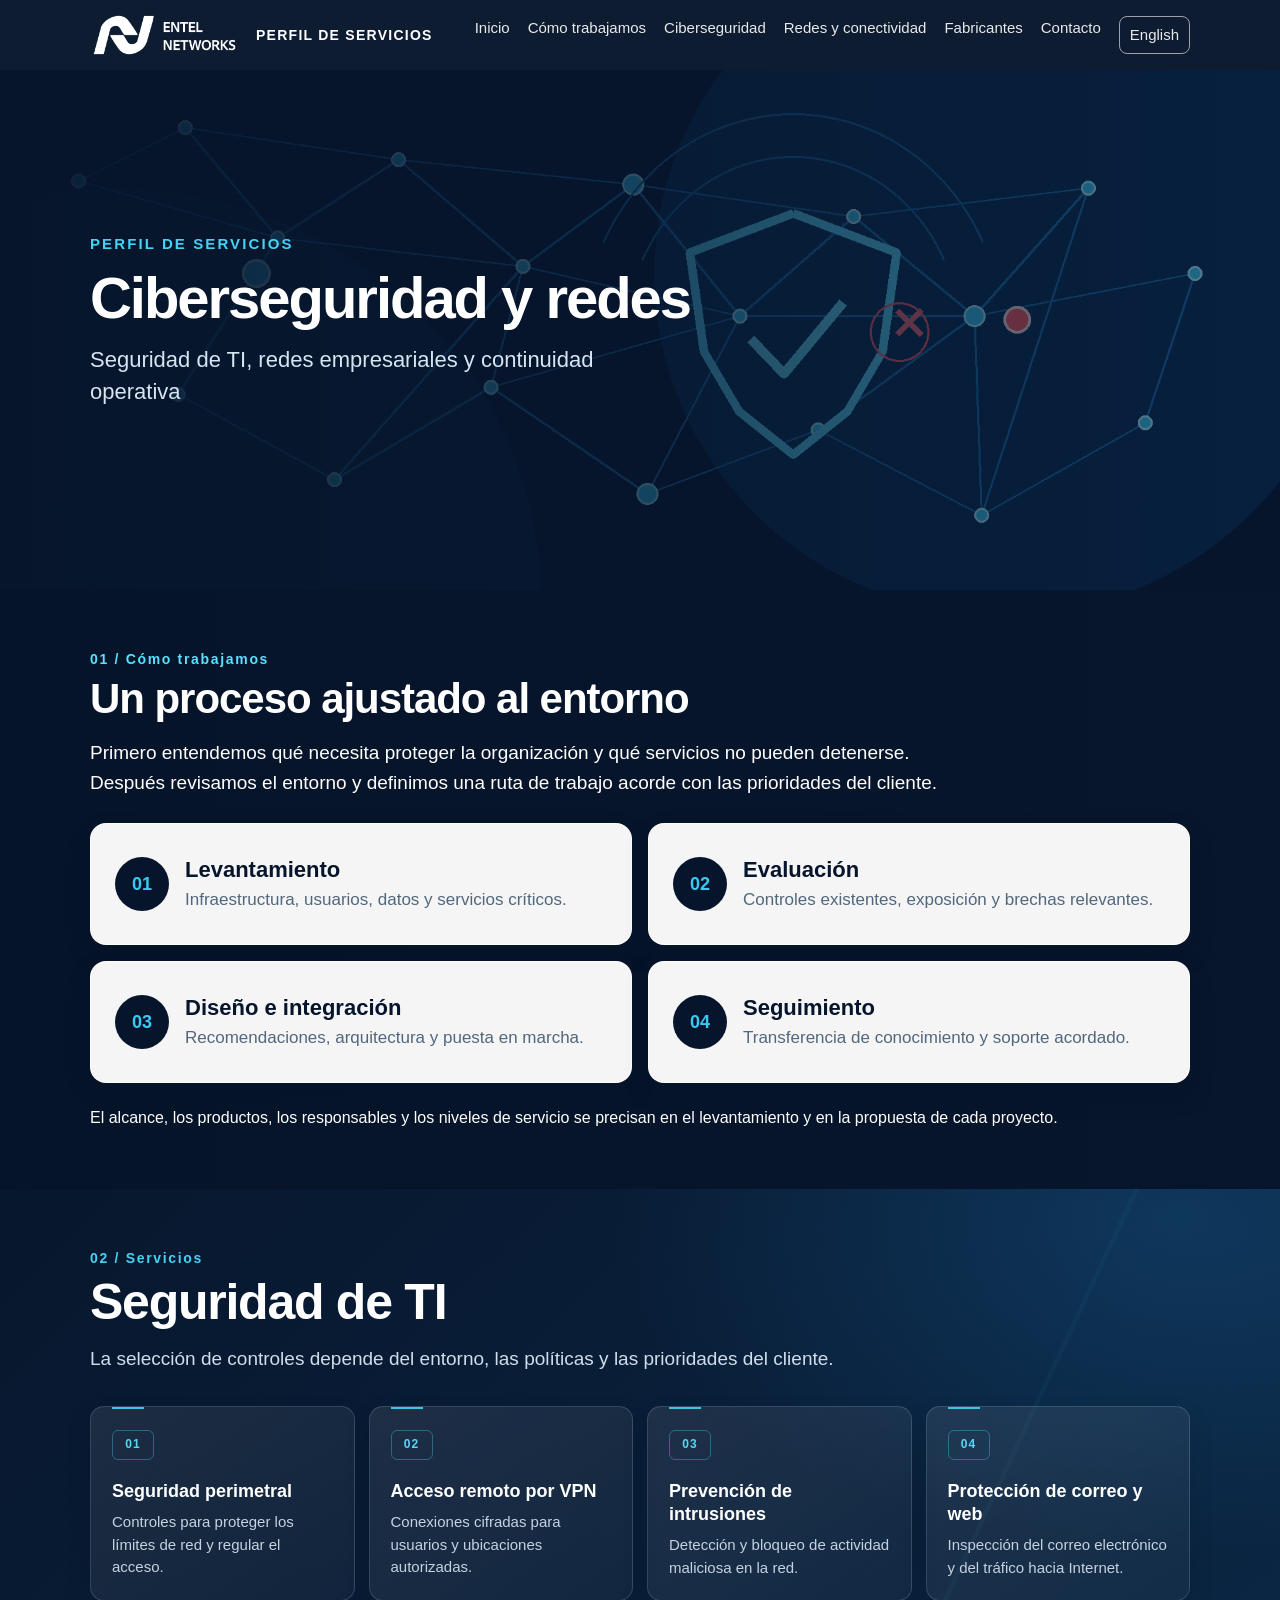
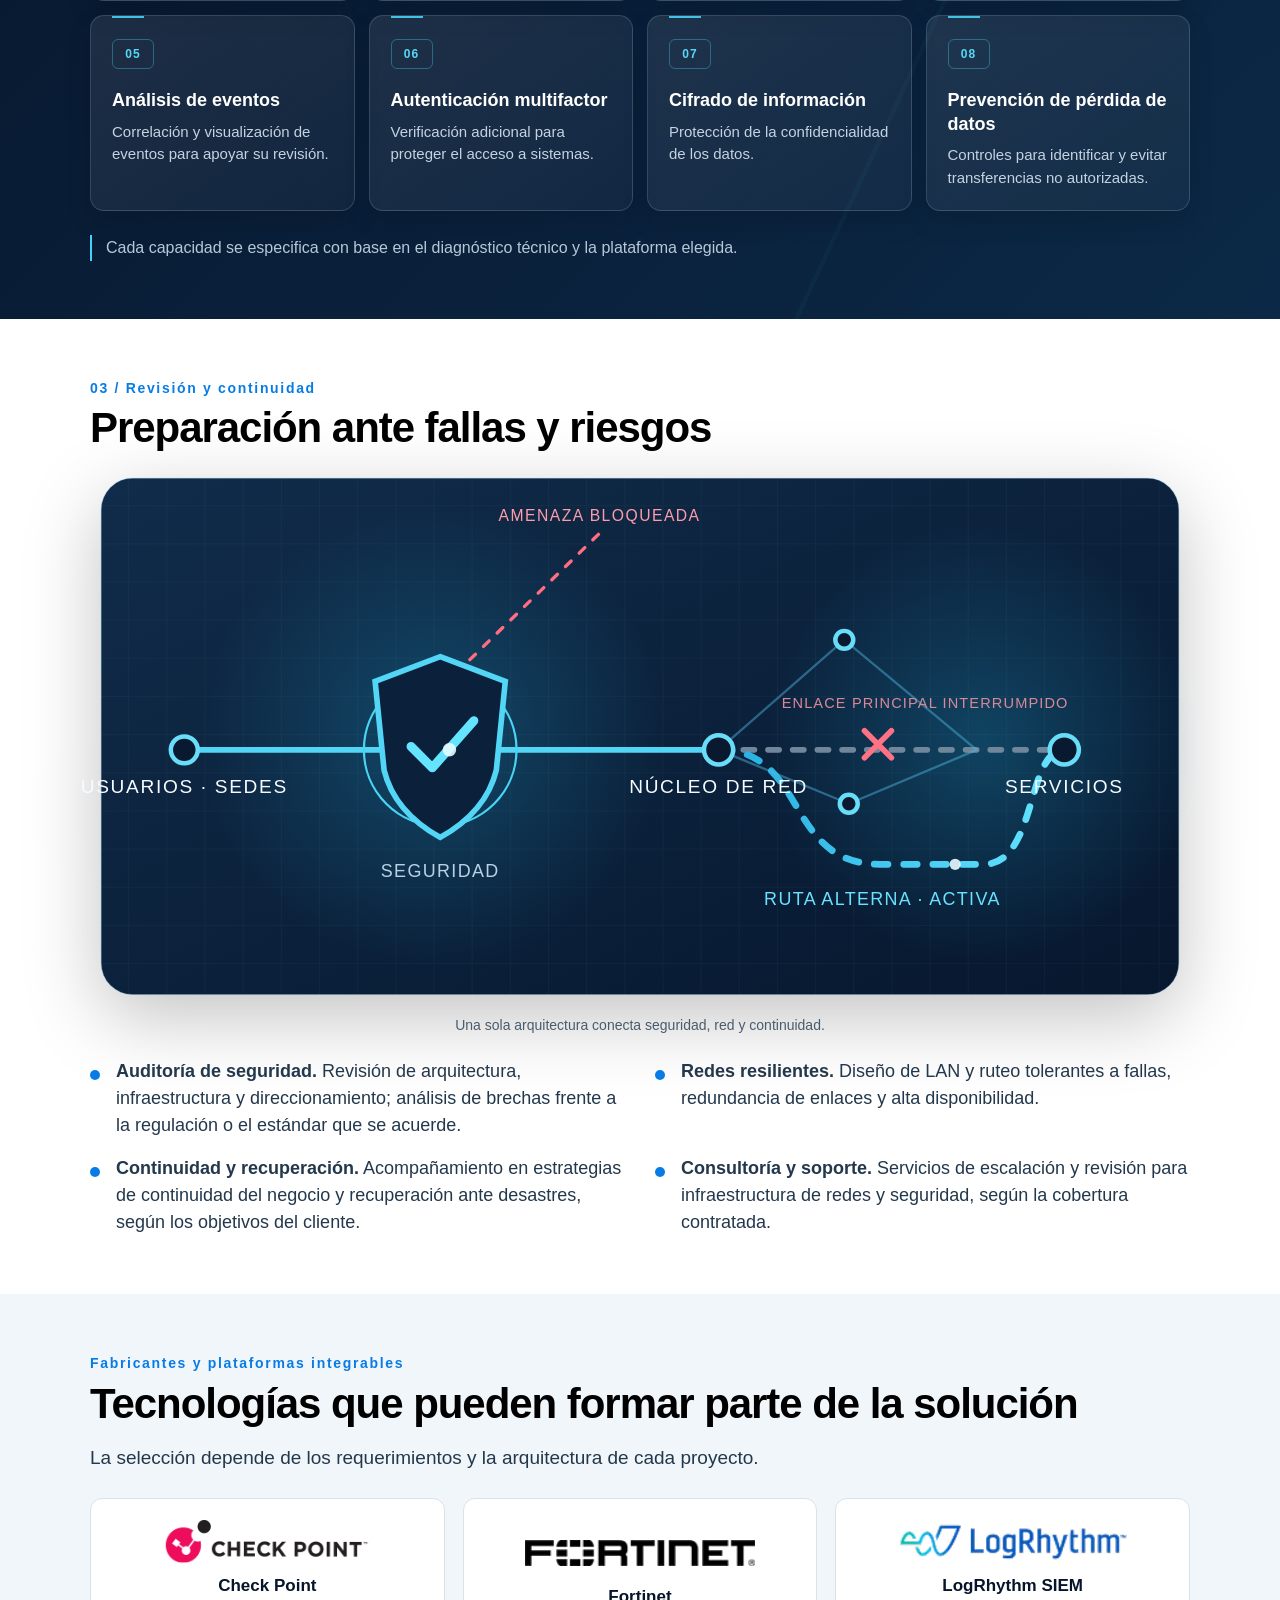
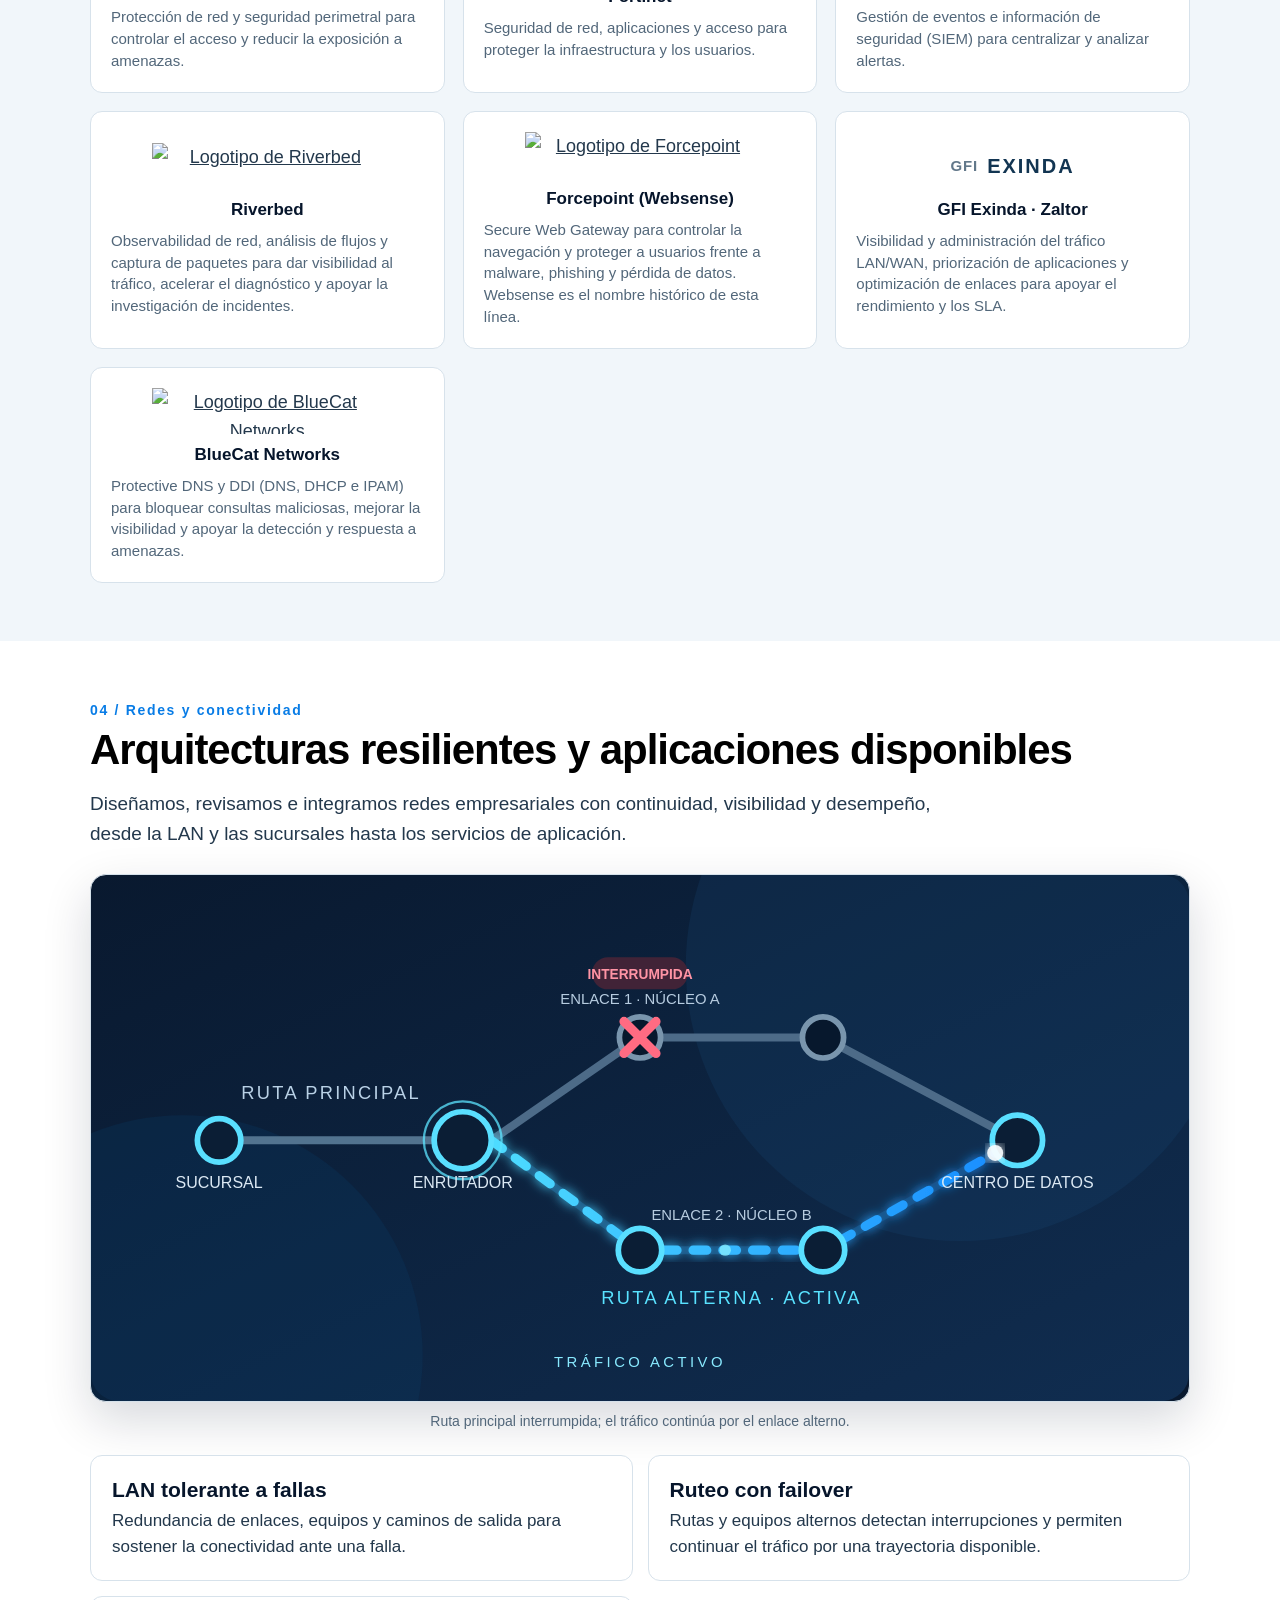
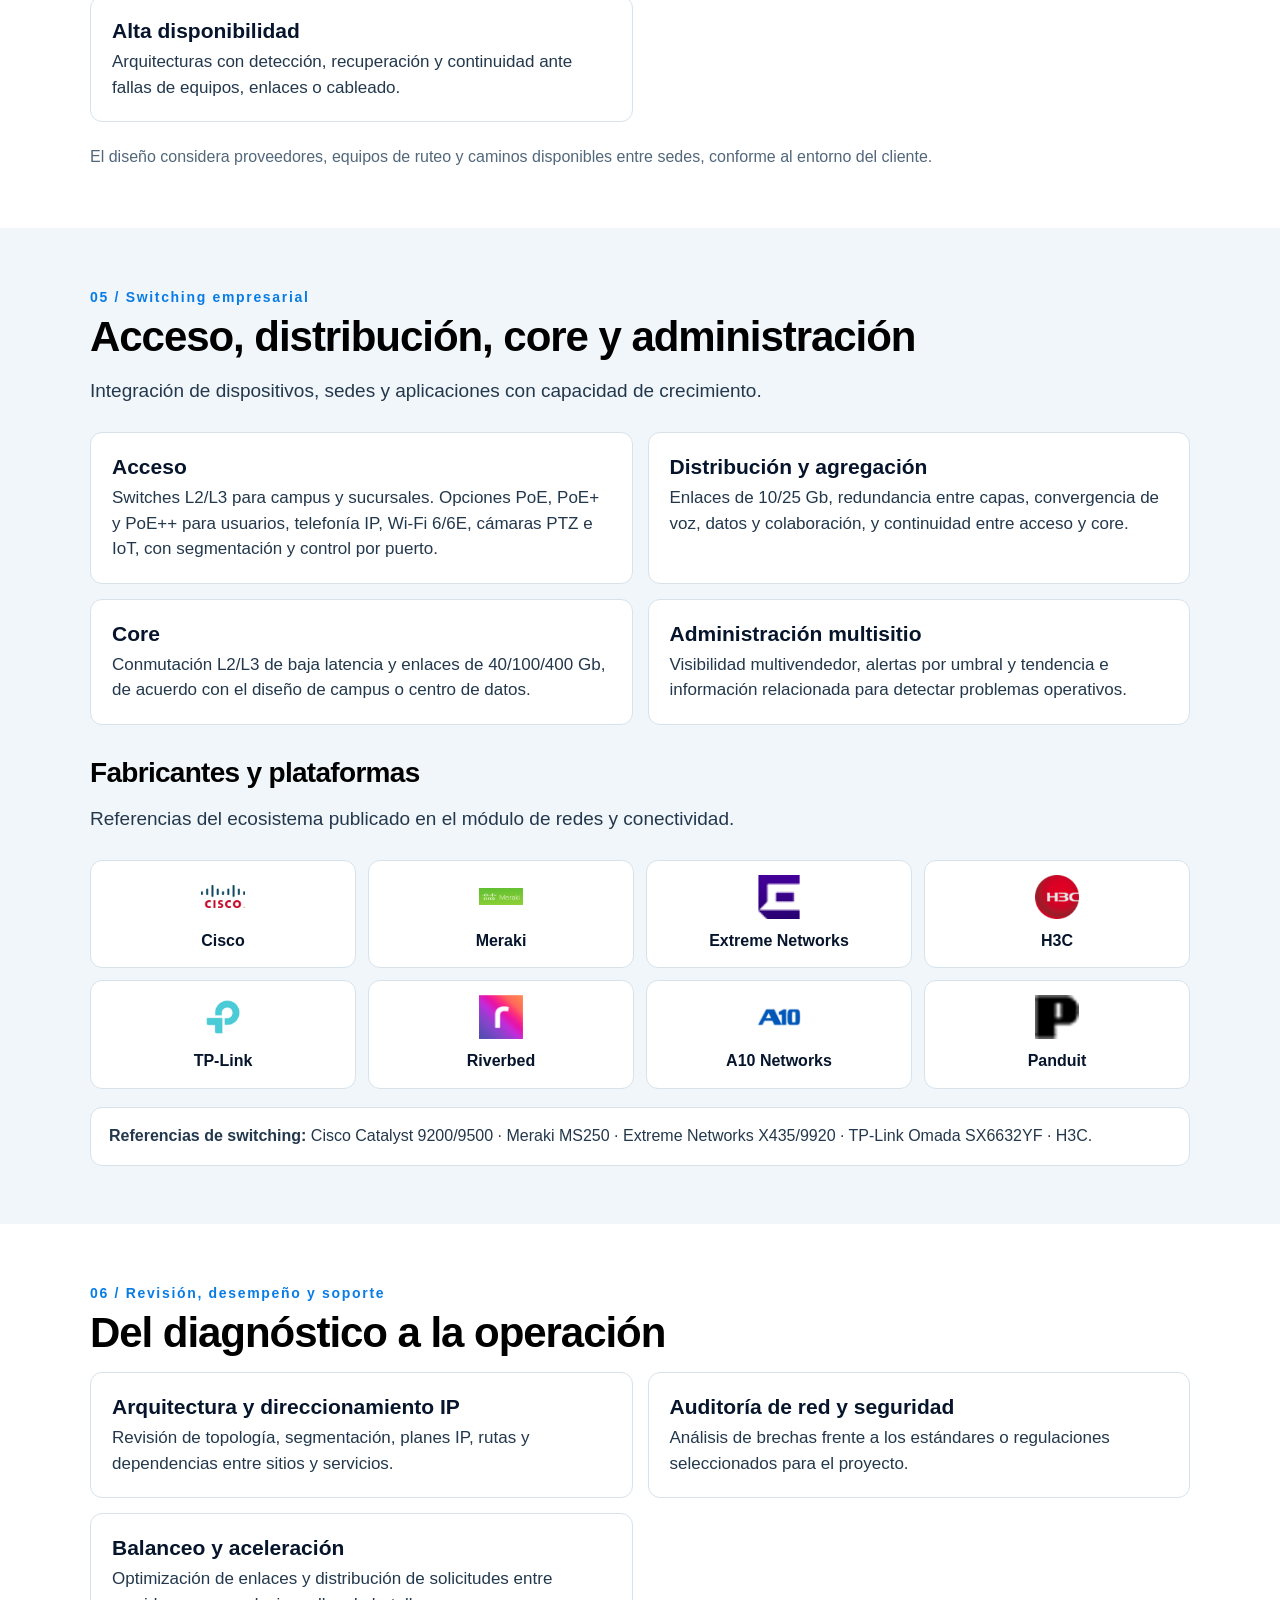
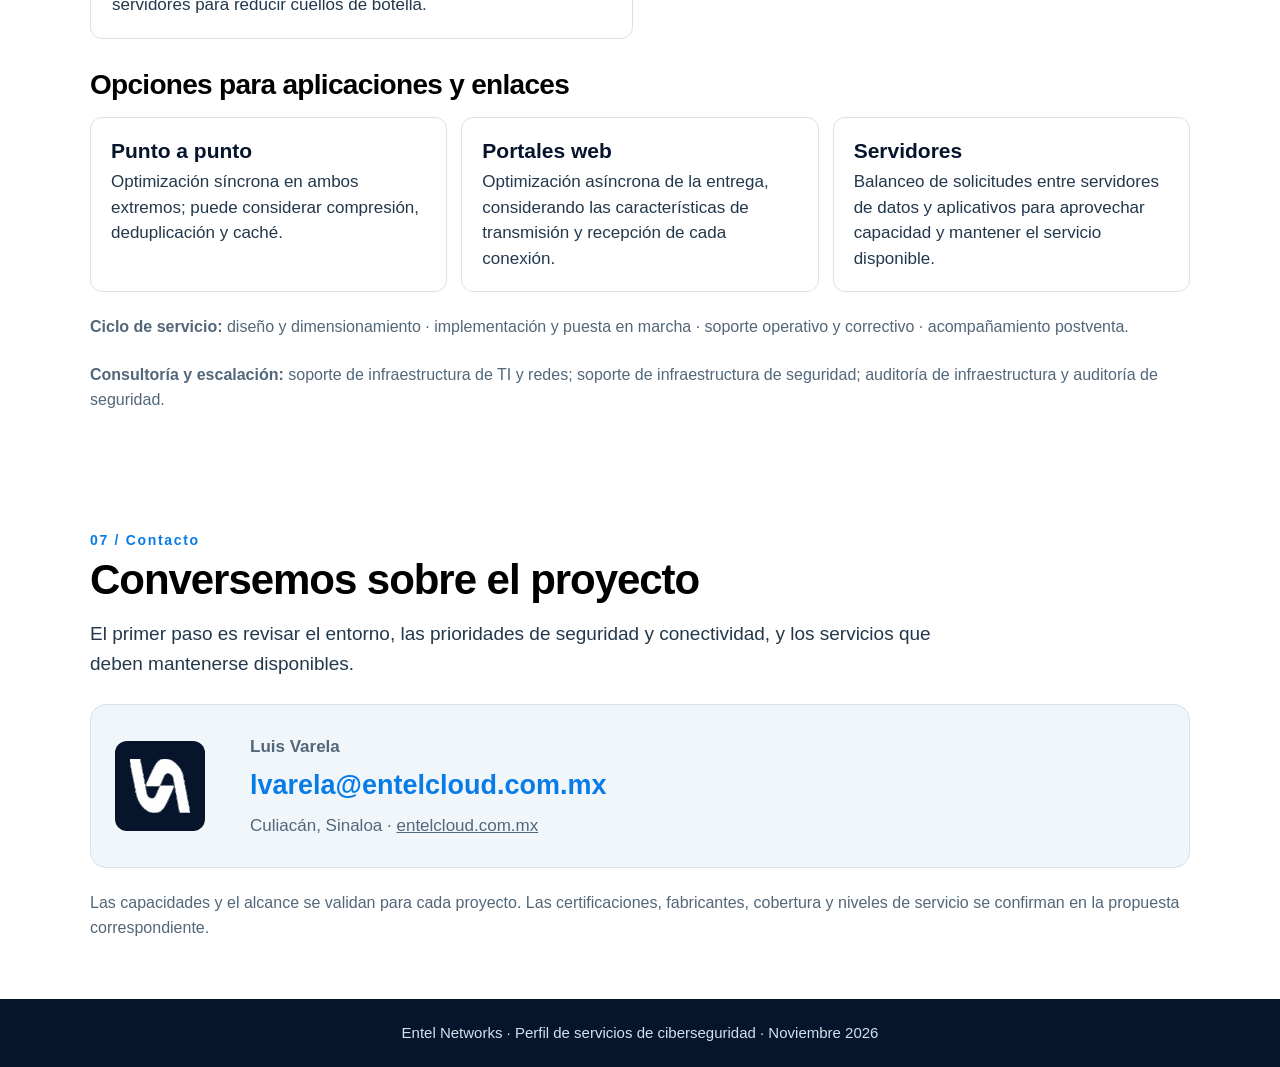
==== index.html @ 511cde60 "Restore original security manufacturers and retain additions" ====
<!doctype html>
<html lang="es-MX">
<head>
<meta charset="utf-8">
<meta name="viewport" content="width=device-width, initial-scale=1">
<meta name="theme-color" content="#06152b">
<meta name="description" content="Perfil de servicios de ciberseguridad de Entel Networks: evaluación, diseño, integración y continuidad operativa.">
<title>Ciberseguridad | Entel Networks</title>
<style>
:root{--navy:#06152b;--blue:#087ce6;--cyan:#39c9f4;--ink:#101d2c;--body:#23384c;--muted:#52677a;--pale:#f1f6fa;--border:#d7e2eb;--white:#fff;--max:1100px}
*{box-sizing:border-box}
html{scroll-behavior:smooth}
body{margin:0;background:var(--white);color:var(--body);font-family:Arial,Helvetica,sans-serif;font-size:18px;line-height:1.6}
a{color:inherit}
header{position:sticky;top:0;z-index:1000;background:rgba(6,21,43,.97);backdrop-filter:blur(12px);color:#fff;padding:12px 22px}
.topbar{max-width:var(--max);margin:auto;display:flex;align-items:center;justify-content:space-between;gap:24px}
.brand{display:flex;align-items:center;gap:16px;min-width:0}
.brand img.logo{width:150px;height:auto;max-height:58px;object-fit:contain}
.brand span{font-size:14px;font-weight:700;letter-spacing:.09em}
nav{display:flex;gap:18px;flex-wrap:wrap;justify-content:flex-end}
nav a{font-size:15px;color:#fff;text-decoration:none;opacity:.9}
nav a:hover,nav a:focus{text-decoration:underline}
main{overflow:hidden}
.wrap{width:min(calc(100% - 44px),var(--max));margin:0 auto}
.hero{position:relative;isolation:isolate;overflow:hidden;background:var(--navy);color:#fff;padding:70px 0 60px;min-height:480px}
.hero:before{content:"";position:absolute;z-index:-1;inset:0;background:linear-gradient(90deg,rgba(6,21,43,.96),rgba(6,21,43,.52)),url("[data-uri]") center/cover no-repeat;animation:heroFade 18s ease-in-out infinite alternate}
@keyframes heroFade{0%{filter:hue-rotate(0deg) brightness(.8);transform:scale(1)}50%{filter:hue-rotate(18deg) brightness(1);transform:scale(1.04)}100%{filter:hue-rotate(-12deg) brightness(.88);transform:scale(1.01)}}
.eyebrow{margin:0 0 12px;color:var(--cyan);font-size:15px;font-weight:700;letter-spacing:.12em;text-transform:uppercase}
h1{font-size:clamp(40px,6vw,64px);line-height:1.05;letter-spacing:-.035em;margin:0 0 14px;color:#fff}
.lead{font-size:clamp(20px,2.4vw,25px);line-height:1.4;max-width:850px;margin:0 0 28px;color:#e8f3fc}
.flow{display:block;width:100%;height:auto;border-radius:12px;background:#08172c}
.caption{font-size:14px;color:#d2e1ed;text-align:center;margin:8px 0 0}
.section{padding:58px 0}
#metodo{position:relative;isolation:isolate;background:#09192f url("https://images.pexels.com/photos/3184357/pexels-photo-3184357.jpeg?auto=compress&cs=tinysrgb&w=1800") center 42%/cover no-repeat;color:#f7fbff}#metodo::before{content:"";position:absolute;inset:0;background:linear-gradient(90deg,rgba(6,20,42,.94) 0%,rgba(6,20,42,.82) 48%,rgba(6,20,42,.65) 100%);z-index:-1}#metodo .wrap{position:relative}#metodo .kicker{color:#59e2ff}#metodo h2,#metodo .section-intro,#metodo .note{color:#fff}#metodo .step{background:rgba(255,255,255,.96);backdrop-filter:blur(6px)}#metodo .step p{color:#52677c}@media(max-width:700px){#metodo{background-position:58% center}#metodo::before{background:rgba(6,20,42,.82)}}

.section.alt{background:var(--pale)}
.kicker{font-size:14px;letter-spacing:.12em;font-weight:700;color:var(--blue);margin:0 0 5px}
h2{font-size:clamp(30px,4vw,42px);line-height:1.12;color:#000;margin:0 0 16px;letter-spacing:-.025em}
.section-intro{font-size:19px;line-height:1.55;max-width:850px;margin:0 0 26px}
.steps{display:grid;gap:12px}
.step{display:flex;align-items:flex-start;gap:20px;background:white;border:1px solid var(--border);border-radius:12px;padding:20px 22px}
.step>span{display:grid;place-items:center;flex:0 0 54px;height:54px;border-radius:9px;background:var(--navy);color:var(--cyan);font-size:20px;font-weight:700}
h3{margin:0 0 5px;color:var(--navy);font-size:21px;line-height:1.25}
.step p,.service p{font-size:17px;margin:0;line-height:1.5}
.note{margin:22px 0 0;color:var(--muted);font-size:16px}
.services{display:grid;grid-template-columns:repeat(2,minmax(0,1fr));gap:15px}
.service{border:1px solid var(--border);border-radius:12px;padding:21px;background:#fff}
.service h3{font-size:19px}
.resilient{display:block;width:100%;height:auto;border-radius:12px;background:white;border:1px solid var(--border)}
.caption-dark{font-size:14px;color:var(--muted);text-align:center;margin:8px 0 22px}
.capabilities{display:grid;grid-template-columns:repeat(2,minmax(0,1fr));gap:16px 30px;margin:0;padding:0;list-style:none}
.capabilities li{font-size:18px;line-height:1.5;padding-left:26px;position:relative}
.capabilities li:before{content:"";position:absolute;left:0;top:.67em;width:10px;height:10px;border-radius:50%;background:var(--blue)}
.makers{display:grid;grid-template-columns:repeat(3,minmax(0,1fr));gap:18px;margin-top:22px}
.maker{min-height:142px;display:flex;flex-direction:column;align-items:center;justify-content:center;text-align:center;gap:10px;background:#fff;border:1px solid var(--border);border-radius:12px;padding:20px}
.maker img{display:block;max-width:100%;width:min(100%,230px);height:46px;object-fit:contain}
.maker h3{font-size:17px;margin:0}.maker-desc{margin:0;color:#52677a;font-size:15px;line-height:1.45;text-align:left}.maker-logo{display:flex;align-items:center;justify-content:center;width:100%;height:46px}.maker-logo img{max-height:46px}.maker-wordmark{gap:9px;color:#123552;text-decoration:none;font-size:21px;letter-spacing:.04em}.maker-wordmark span{font-size:15px;color:#62788a;font-weight:700}.maker-wordmark b{font-size:20px;letter-spacing:.1em}
.network-grid{display:grid;grid-template-columns:repeat(2,minmax(0,1fr));gap:15px}
.network-card{background:#fff;border:1px solid var(--border);border-radius:12px;padding:21px}
.network-card p{font-size:17px;line-height:1.5;margin:0}
.network-maker-grid{display:grid;grid-template-columns:repeat(4,minmax(0,1fr));gap:12px;margin-top:22px}
.network-maker{min-height:105px;display:flex;flex-direction:column;align-items:center;justify-content:center;gap:9px;text-decoration:none;background:#fff;border:1px solid var(--border);border-radius:12px;padding:14px}
.network-maker img{width:44px;height:44px;object-fit:contain}
.network-maker span{font-size:16px;font-weight:700;text-align:center;color:var(--navy)}
.section,[id]{scroll-margin-top:94px}
.reference-models{margin-top:18px;padding:16px 18px;border-radius:12px;background:#fff;border:1px solid var(--border);font-size:16px;line-height:1.55}
.flowcards{display:grid;grid-template-columns:repeat(3,minmax(0,1fr));gap:14px}
.flowcard{padding:20px;border-radius:12px;border:1px solid var(--border);background:#fff}
.flowcard p{margin:0;font-size:17px;line-height:1.5}
.contact{display:grid;grid-template-columns:110px 1fr;gap:25px;align-items:center;background:var(--pale);border:1px solid var(--border);border-radius:16px;padding:24px}
.spin{width:90px;height:90px;object-fit:contain;background:var(--navy);border-radius:12px}
.person{font-size:24px;color:var(--navy);font-weight:700;margin:0 0 3px}
.email{display:inline-block;color:var(--blue);font-size:clamp(21px,3vw,27px);font-weight:700;text-decoration:none;overflow-wrap:anywhere}
.contact p{margin:4px 0;color:var(--muted);font-size:17px}
footer{padding:22px;color:#d2e1ed;background:var(--navy);font-size:15px;text-align:center}
.downloads{display:flex;flex-wrap:wrap;gap:12px;margin-top:26px}
.download-btn{display:inline-flex;align-items:center;justify-content:center;min-height:48px;padding:11px 18px;border-radius:9px;background:var(--blue);color:#fff;font-size:16px;font-weight:700;text-decoration:none}
.download-btn.secondary{background:#fff;color:var(--navy)}
.download-btn.outline,.language-link{border:1px solid rgba(255,255,255,.65);background:transparent;color:#fff}
.language-link{padding:6px 10px;border-radius:8px}
@media(min-width:701px) and (max-width:1024px){
 :root{--max:920px}
 header{padding:12px 20px}
 .topbar{gap:16px}
 .brand img.logo{width:130px}
 nav{gap:10px 14px}
 nav a{font-size:14px}
 .wrap{width:min(calc(100% - 40px),var(--max))}
 .hero{min-height:430px;padding:58px 0 50px}
 .services,.capabilities,.network-grid{grid-template-columns:repeat(2,minmax(0,1fr))}
 .makers{grid-template-columns:repeat(3,minmax(0,1fr));gap:12px}
 .network-maker-grid{grid-template-columns:repeat(4,minmax(0,1fr));gap:10px}
 .flowcards{grid-template-columns:repeat(3,minmax(0,1fr));gap:10px}
 .flowcard{padding:17px}
 .contact{grid-template-columns:90px 1fr;gap:18px}
}
@media(max-width:700px){
 body{font-size:18px;line-height:1.65}
 header{padding:14px 16px}
 .topbar{align-items:flex-start;flex-direction:column;gap:12px}
 .brand img.logo{width:130px}
 .brand span{font-size:13px}
 nav{justify-content:flex-start;gap:8px 16px}
 nav a{font-size:16px;padding:4px 0}
 .wrap{width:min(calc(100% - 32px),var(--max))}
 .hero{padding:34px 0 32px}
 h1{font-size:42px;line-height:1.08}
 .lead{font-size:21px;line-height:1.45}
 .section{padding:42px 0}
 h2{font-size:32px;line-height:1.15}
 .section-intro{font-size:19px}
 .steps,.services,.capabilities{grid-template-columns:1fr}
 .step{gap:14px;padding:17px}
 .step>span{flex-basis:48px;height:48px;font-size:18px}
 h3{font-size:20px}
 .step p,.service p{font-size:18px}
 .service{padding:19px}
 .capabilities li{font-size:18px}
 .makers{grid-template-columns:1fr;gap:12px}
 .maker{min-height:122px;padding:18px}
 .maker img{height:48px;width:min(100%,250px)}
 .maker h3{font-size:18px}
 .network-grid,.flowcards{grid-template-columns:1fr}
 .network-maker-grid{grid-template-columns:repeat(2,minmax(0,1fr));gap:10px}
 .network-maker{min-height:110px;padding:12px}
 .network-maker span{font-size:17px}
 .network-card p,.flowcard p{font-size:18px}
 .reference-models{font-size:17px;padding:16px}
 .contact{grid-template-columns:1fr;gap:14px;padding:20px}
 .spin{width:76px;height:76px}
 .person{font-size:23px}
 .email{font-size:22px}
 .contact p{font-size:18px}
 .downloads{display:grid;grid-template-columns:1fr}
 .download-btn{font-size:17px;text-align:center}
 .section,[id]{scroll-margin-top:150px}
}
@media(prefers-reduced-motion:reduce){html{scroll-behavior:auto}}


.resilience-visual{display:block;width:100%;height:auto;border-radius:16px;overflow:hidden;background:#09192f;border:1px solid #d5e1ea;box-shadow:0 18px 48px rgba(6,21,43,.16)}
.resilience-visual svg{display:block;width:100%;height:auto}.resilience-visual .mobile-flow{display:none}.resilience-visual .route-alt{stroke-dasharray:12 14;animation:routeFlow 1.8s linear infinite}.resilience-visual .pulse-ring{transform-box:fill-box;transform-origin:center;animation:pulseRing 1.8s ease-out infinite}.resilience-visual .packet{opacity:.95}.resilience-visual .packet-2{opacity:.75}
@keyframes routeFlow{to{stroke-dashoffset:-52}}@keyframes pulseRing{0%{transform:scale(.85);opacity:.8}100%{transform:scale(1.45);opacity:0}}
@media(max-width:700px){.resilience-visual .wide-flow{display:none}.resilience-visual .mobile-flow{display:block}}
@media(prefers-reduced-motion:reduce){.resilience-visual *{animation:none!important}}


#metodo .steps{grid-template-columns:repeat(2,minmax(0,1fr));gap:16px}
#metodo .step{display:grid;grid-template-columns:54px minmax(0,1fr);align-items:center;gap:16px;min-height:122px;padding:22px 24px;border:1px solid rgba(255,255,255,.78);border-radius:16px;box-shadow:0 12px 26px rgba(4,16,34,.18)}
#metodo .step>span{width:54px;height:54px;flex:none;border-radius:50%;font-size:18px}
#metodo .step h3{font-size:22px;margin:0 0 4px}
#metodo .step p{font-size:17px;line-height:1.45}
@media(max-width:700px){#metodo .steps{grid-template-columns:1fr;gap:12px}#metodo .step{grid-template-columns:46px minmax(0,1fr);gap:14px;min-height:0;padding:18px}#metodo .step>span{width:46px;height:46px;font-size:17px}#metodo .step h3{font-size:20px}#metodo .step p{font-size:17px}}

#servicios{position:relative;isolation:isolate;overflow:hidden;background:radial-gradient(ellipse at 92% 4%,rgba(29,128,195,.24),transparent 34%),linear-gradient(135deg,#07172d 0%,#0a203b 56%,#0b2946 100%);color:#f4f8fc;counter-reset:security-service}
#servicios::before{content:"";position:absolute;z-index:-1;inset:0;background:linear-gradient(115deg,transparent 0 70%,rgba(51,202,245,.04) 70% 70.3%,transparent 70.3% 100%)}
#servicios .wrap{position:relative}
#servicios .kicker{color:#45d2f5}
#servicios h2{color:#fff;font-size:clamp(34px,4.4vw,50px);margin-bottom:14px}
#servicios .section-intro{color:#d0deeb;max-width:760px;margin-bottom:32px}
#servicios .services{grid-template-columns:repeat(4,minmax(0,1fr));gap:14px}
#servicios .service{position:relative;display:flex;flex-direction:column;min-height:184px;padding:23px 21px 21px;border:1px solid rgba(169,205,230,.2);border-radius:14px;background:linear-gradient(145deg,rgba(255,255,255,.085),rgba(255,255,255,.035));box-shadow:0 12px 26px rgba(0,0,0,.13);transition:transform .2s ease,border-color .2s ease,background .2s ease}
#servicios .service::before{counter-increment:security-service;content:counter(security-service,decimal-leading-zero);display:inline-flex;align-items:center;justify-content:center;width:40px;height:28px;margin-bottom:20px;border:1px solid rgba(69,210,245,.36);border-radius:6px;color:#55d8f6;font-size:12px;font-weight:700;letter-spacing:.1em}
#servicios .service::after{content:"";position:absolute;top:0;left:21px;width:32px;height:2px;background:#45d2f5;opacity:.9}
#servicios .service h3{margin:0 0 8px;color:#fff;font-size:18px;line-height:1.3}
#servicios .service p{margin:0;color:#c4d3e1;font-size:15px;line-height:1.5}
#servicios .service:hover{transform:translateY(-3px);border-color:rgba(69,210,245,.65);background:linear-gradient(145deg,rgba(255,255,255,.12),rgba(255,255,255,.055))}
#servicios .note{margin-top:24px;padding-left:14px;border-left:2px solid #45d2f5;color:#b7c9d9}
@media(min-width:701px) and (max-width:1024px){#servicios .services{grid-template-columns:repeat(2,minmax(0,1fr))}}
@media(max-width:700px){#servicios .services{grid-template-columns:1fr;gap:12px}#servicios .service{min-height:0;padding:20px}#servicios .service::before{margin-bottom:14px}#servicios .section-intro{font-size:18px;margin-bottom:24px}}
@media(prefers-reduced-motion:reduce){#servicios .service{transition:none}}

/* Hero cybersecurity + connectivity as one responsive animated composition */
.hero{display:flex;align-items:center;min-height:520px;padding:58px 0 50px;background:linear-gradient(122deg,#07172d 0%,#0b2442 58%,#081a32 100%)}
.hero:before{display:block}
.hero .wrap{display:block}
.hero-copy{position:relative;z-index:1;max-width:680px}
.hero .eyebrow{color:#45d2f5;font-weight:700;letter-spacing:.14em;text-transform:uppercase}
.hero h1{font-size:clamp(38px,4.8vw,58px);line-height:1.04;letter-spacing:-.035em;margin:10px 0 16px;color:#fff}
.hero .lead{font-size:clamp(18px,2vw,22px);line-height:1.45;color:#d6e5f2;max-width:520px}
.hero-visual{position:relative;width:100%;min-width:0;filter:drop-shadow(0 22px 38px rgba(0,0,0,.24))}
.hero-visual svg{display:block;width:100%;height:auto;overflow:visible}
.hero-flow-mobile{display:none!important}
.hero-visual .hero-route-active{stroke-dasharray:12 14;animation:heroRouteFlow 1.8s linear infinite}
.hero-visual .hero-pulse{transform-box:fill-box;transform-origin:center;animation:heroPulse 2.4s ease-out infinite}
.hero-visual .hero-packet{opacity:.9}
@keyframes heroRouteFlow{to{stroke-dashoffset:-52}}
@keyframes heroPulse{0%{transform:scale(.84);opacity:.7}100%{transform:scale(1.35);opacity:0}}
@media(min-width:701px) and (max-width:1024px){.hero{min-height:450px;padding:48px 0}.hero .wrap{grid-template-columns:minmax(240px,.78fr) minmax(0,1.22fr);gap:12px}.hero h1{font-size:clamp(36px,5vw,48px)}}
@media(max-width:700px){.hero{min-height:0;padding:56px 0 48px}.hero:before{background-position:62% center}.hero .wrap{width:min(calc(100% - 32px),var(--max))}.hero-copy{max-width:560px}.hero h1{font-size:clamp(36px,9.5vw,46px)}.hero .lead{font-size:18px;line-height:1.5}.hero-visual{width:min(100%,390px);margin:0 auto}.hero-flow-wide{display:none!important}.hero-flow-mobile{display:block!important}}
@media(prefers-reduced-motion:reduce){.hero-visual *{animation:none!important;transition:none!important}.hero-visual animateMotion{display:none}}
</style>
</head>
<body>
<header><div class="topbar"><div class="brand"><img class="logo" src="[data-uri]" alt="Entel Networks"><span>PERFIL DE SERVICIOS</span></div><nav aria-label="Navegación"><a href="#inicio">Inicio</a><a href="#metodo">Cómo trabajamos</a><a href="#servicios">Ciberseguridad</a><a href="#redes">Redes y conectividad</a><a href="#fabricantes">Fabricantes</a><a href="#contacto">Contacto</a><a class="language-link" href="Perfil_Entel_Networks_EN.html" lang="en">English</a></nav></div></header>
<main>
<section class="hero" id="inicio"><div class="wrap"><div class="hero-copy"><p class="eyebrow">Perfil de servicios</p><h1>Ciberseguridad y redes</h1><p class="lead">Seguridad de TI, redes empresariales y continuidad operativa</p></div></div></section>
<section class="section" id="metodo"><div class="wrap"><p class="kicker">01 / Cómo trabajamos</p><h2>Un proceso ajustado al entorno</h2><p class="section-intro">Primero entendemos qué necesita proteger la organización y qué servicios no pueden detenerse. Después revisamos el entorno y definimos una ruta de trabajo acorde con las prioridades del cliente.</p><div class="steps"><article class="step"><span>01</span><div><h3>Levantamiento</h3><p>Infraestructura, usuarios, datos y servicios críticos.</p></div></article><article class="step"><span>02</span><div><h3>Evaluación</h3><p>Controles existentes, exposición y brechas relevantes.</p></div></article><article class="step"><span>03</span><div><h3>Diseño e integración</h3><p>Recomendaciones, arquitectura y puesta en marcha.</p></div></article><article class="step"><span>04</span><div><h3>Seguimiento</h3><p>Transferencia de conocimiento y soporte acordado.</p></div></article></div><p class="note">El alcance, los productos, los responsables y los niveles de servicio se precisan en el levantamiento y en la propuesta de cada proyecto.</p></div></section>
<section class="section alt" id="servicios"><div class="wrap"><p class="kicker">02 / Servicios</p><h2>Seguridad de TI</h2><p class="section-intro">La selección de controles depende del entorno, las políticas y las prioridades del cliente.</p><div class="services"><article class="service"><h3>Seguridad perimetral</h3><p>Controles para proteger los límites de red y regular el acceso.</p></article><article class="service"><h3>Acceso remoto por VPN</h3><p>Conexiones cifradas para usuarios y ubicaciones autorizadas.</p></article><article class="service"><h3>Prevención de intrusiones</h3><p>Detección y bloqueo de actividad maliciosa en la red.</p></article><article class="service"><h3>Protección de correo y web</h3><p>Inspección del correo electrónico y del tráfico hacia Internet.</p></article><article class="service"><h3>Análisis de eventos</h3><p>Correlación y visualización de eventos para apoyar su revisión.</p></article><article class="service"><h3>Autenticación multifactor</h3><p>Verificación adicional para proteger el acceso a sistemas.</p></article><article class="service"><h3>Cifrado de información</h3><p>Protección de la confidencialidad de los datos.</p></article><article class="service"><h3>Prevención de pérdida de datos</h3><p>Controles para identificar y evitar transferencias no autorizadas.</p></article></div><p class="note">Cada capacidad se especifica con base en el diagnóstico técnico y la plataforma elegida.</p></div></section>
<section class="section" id="continuidad"><div class="wrap"><p class="kicker">03 / Revisión y continuidad</p><h2>Preparación ante fallas y riesgos</h2><div class="hero-visual" role="img" aria-label="Composición animada de seguridad, tráfico de red empresarial y ruta alterna activa."><svg class="hero-flow-wide" viewBox="0 0 980 480" role="img" aria-labelledby="hero-title hero-desc">
<title id="hero-title">Seguridad y continuidad en una sola red</title><desc id="hero-desc">El tráfico autorizado atraviesa el perímetro de seguridad y llega a los servicios por la ruta activa; una ruta alterna mantiene la continuidad.</desc>
<defs><linearGradient id="hero-panel" x1="0" y1="0" x2="1" y2="1"><stop stop-color="#102c4a"/><stop offset="1" stop-color="#07172e"/></linearGradient><linearGradient id="hero-line" x1="0" y1="0" x2="1" y2="0"><stop stop-color="#24aee0"/><stop offset="1" stop-color="#66e4ff"/></linearGradient><radialGradient id="hero-glow"><stop stop-color="#22bdea" stop-opacity=".24"/><stop offset="1" stop-color="#22bdea" stop-opacity="0"/></radialGradient><pattern id="hero-grid" width="34" height="34" patternUnits="userSpaceOnUse"><path d="M34 0H0V34" fill="none" stroke="#88b9d8" stroke-opacity=".08"/></pattern></defs>
<rect x="10" y="10" width="960" height="460" rx="28" fill="url(#hero-panel)" stroke="#5aa9d5" stroke-opacity=".26"/><rect x="10" y="10" width="960" height="460" rx="28" fill="url(#hero-grid)"/><circle cx="306" cy="240" r="208" fill="url(#hero-glow)"/><circle cx="796" cy="246" r="196" fill="url(#hero-glow)"/>
<g fill="none" stroke-linecap="round" stroke-linejoin="round"><path d="M84 252H270" stroke="#53d6f6" stroke-width="5"/><path d="M355 252H560" stroke="#53d6f6" stroke-width="5"/><path d="M560 252H868" stroke="#70869b" stroke-width="5" stroke-dasharray="10 12"/><path d="M560 252C640 252 618 354 704 354H796C844 354 834 252 868 252" class="hero-route-active" stroke="url(#hero-line)" stroke-width="6"/><path d="M453 60L337 173" stroke="#ff6d82" stroke-width="3" stroke-dasharray="7 10"/><path d="M560 252L672 154L790 252M560 252L676 300L790 252" stroke="#52b9e3" stroke-opacity=".45" stroke-width="2"/></g>
<g fill="#091a30" stroke="#69dcf7" stroke-width="4"><circle cx="84" cy="252" r="12"/><circle cx="560" cy="252" r="13"/><circle cx="672" cy="154" r="8"/><circle cx="676" cy="300" r="8"/><circle cx="868" cy="252" r="13"/></g>
<g class="hero-pulse"><circle cx="312" cy="252" r="68" fill="none" stroke="#48d5f5" stroke-width="2"/></g><path d="M312 169L370 191L362 270Q353 307 312 330Q271 307 262 270L254 191Z" fill="#0a203b" stroke="#53d6f6" stroke-width="5"/><path d="M286 249L305 268L342 226" fill="none" stroke="#64e4ff" stroke-width="8" stroke-linecap="round" stroke-linejoin="round"/>
<g fill="#f5fbff" font-family="Arial,sans-serif" text-anchor="middle"><text x="84" y="290" font-size="17" letter-spacing="1.5">USUARIOS · SEDES</text><text x="312" y="365" font-size="16" letter-spacing="1.2" fill="#b9d1e2">SEGURIDAD</text><text x="560" y="290" font-size="17" letter-spacing="1.5">NÚCLEO DE RED</text><text x="868" y="290" font-size="17" letter-spacing="1.5">SERVICIOS</text><text x="454" y="48" font-size="14" letter-spacing="1.3" fill="#ff9cab">AMENAZA BLOQUEADA</text><text x="706" y="390" font-size="16" letter-spacing="1.2" fill="#69e1ff">RUTA ALTERNA · ACTIVA</text><text x="744" y="215" font-size="13" letter-spacing="1" fill="#d88998">ENLACE PRINCIPAL INTERRUMPIDO</text></g>
<g class="hero-packet"><circle r="6" fill="#e9fbff"><animateMotion dur="5.2s" repeatCount="indefinite" path="M84 252H270Q312 252 355 252H560"/></circle></g><g class="hero-packet"><circle r="5" fill="#e9fbff"><animateMotion dur="4.2s" repeatCount="indefinite" path="M560 252C640 252 618 354 704 354H796C844 354 834 252 868 252"/></circle></g>
<path d="M690 235L714 259M714 235L690 259" stroke="#ff7184" stroke-width="5" stroke-linecap="round"/>
</svg><svg class="hero-flow-mobile" viewBox="0 0 420 590" role="img" aria-labelledby="hero-mobile-title hero-mobile-desc">
<title id="hero-mobile-title">Seguridad y continuidad en una sola red</title><desc id="hero-mobile-desc">El tráfico autorizado pasa por seguridad y llega a los servicios; una ruta alterna mantiene la continuidad.</desc>
<defs><linearGradient id="hero-m-panel" x1="0" y1="0" x2="1" y2="1"><stop stop-color="#102c4a"/><stop offset="1" stop-color="#07172e"/></linearGradient><linearGradient id="hero-m-line" x1="0" y1="0" x2="0" y2="1"><stop stop-color="#27b6e5"/><stop offset="1" stop-color="#66e4ff"/></linearGradient><pattern id="hero-m-grid" width="28" height="28" patternUnits="userSpaceOnUse"><path d="M28 0H0V28" fill="none" stroke="#88b9d8" stroke-opacity=".08"/></pattern></defs>
<rect x="8" y="8" width="404" height="574" rx="26" fill="url(#hero-m-panel)" stroke="#5aa9d5" stroke-opacity=".3"/><rect x="8" y="8" width="404" height="574" rx="26" fill="url(#hero-m-grid)"/>
<g fill="none" stroke-linecap="round" stroke-linejoin="round"><path d="M210 74V157" stroke="#53d6f6" stroke-width="5"/><path d="M210 270V354" stroke="#53d6f6" stroke-width="5"/><path d="M210 354V462" stroke="#70869b" stroke-width="5" stroke-dasharray="9 11"/><path d="M210 354C210 405 312 394 312 458Q312 488 210 488" class="hero-route-active" stroke="url(#hero-m-line)" stroke-width="6"/><path d="M55 203L147 220" stroke="#ff6d82" stroke-width="3" stroke-dasharray="7 9"/></g>
<g fill="#091a30" stroke="#69dcf7" stroke-width="4"><circle cx="210" cy="70" r="12"/><circle cx="210" cy="354" r="12"/><circle cx="210" cy="488" r="12"/></g>
<g class="hero-pulse"><circle cx="210" cy="214" r="60" fill="none" stroke="#48d5f5" stroke-width="2"/></g><path d="M210 150L264 170L257 231Q249 267 210 286Q171 267 163 231L156 170Z" fill="#0a203b" stroke="#53d6f6" stroke-width="5"/><path d="M187 215L204 232L236 195" fill="none" stroke="#64e4ff" stroke-width="8" stroke-linecap="round" stroke-linejoin="round"/><path d="M46 189L65 208M65 189L46 208" stroke="#ff7184" stroke-width="5" stroke-linecap="round"/>
<g fill="#f5fbff" font-family="Arial,sans-serif" text-anchor="middle"><text x="210" y="45" font-size="13" letter-spacing="1.2">USUARIOS · SEDES</text><text x="210" y="318" font-size="12" letter-spacing="1.2" fill="#b9d1e2">SEGURIDAD · NÚCLEO</text><text x="210" y="535" font-size="13" letter-spacing="1.2">SERVICIOS</text><text x="100" y="184" font-size="10" letter-spacing=".8" fill="#ff9cab">BLOQUEADA</text><text x="300" y="426" font-size="11" letter-spacing=".7" fill="#69e1ff">RUTA ALTERNA</text><text x="300" y="443" font-size="11" letter-spacing=".7" fill="#69e1ff">ACTIVA</text></g>
<g class="hero-packet"><circle r="6" fill="#e9fbff"><animateMotion dur="4.8s" repeatCount="indefinite" path="M210 70V157Q210 214 210 270V354V488"/></circle></g><g class="hero-packet"><circle r="5" fill="#e9fbff"><animateMotion dur="3.7s" repeatCount="indefinite" path="M210 354C210 405 312 394 312 458Q312 488 210 488"/></circle></g>
</svg></div><p class="caption-dark">Una sola arquitectura conecta seguridad, red y continuidad.</p><ul class="capabilities"><li><strong>Auditoría de seguridad.</strong> Revisión de arquitectura, infraestructura y direccionamiento; análisis de brechas frente a la regulación o el estándar que se acuerde.</li><li><strong>Redes resilientes.</strong> Diseño de LAN y ruteo tolerantes a fallas, redundancia de enlaces y alta disponibilidad.</li><li><strong>Continuidad y recuperación.</strong> Acompañamiento en estrategias de continuidad del negocio y recuperación ante desastres, según los objetivos del cliente.</li><li><strong>Consultoría y soporte.</strong> Servicios de escalación y revisión para infraestructura de redes y seguridad, según la cobertura contratada.</li></ul></div></section>
<section class="section alt" id="fabricantes"><div class="wrap"><p class="kicker">Fabricantes y plataformas integrables</p><h2>Tecnologías que pueden formar parte de la solución</h2><p class="section-intro">La selección depende de los requerimientos y la arquitectura de cada proyecto.</p><div class="makers"><article class="maker"><img src="[data-uri]" alt="Logotipo de Check Point"><h3>Check Point</h3><p class="maker-desc">Protección de red y seguridad perimetral para controlar el acceso y reducir la exposición a amenazas.</p></article><article class="maker"><img src="[data-uri]" alt="Logotipo de Fortinet"><h3>Fortinet</h3><p class="maker-desc">Seguridad de red, aplicaciones y acceso para proteger la infraestructura y los usuarios.</p></article><article class="maker"><img src="[data-uri]" alt="Logotipo de LogRhythm SIEM"><h3>LogRhythm SIEM</h3><p class="maker-desc">Gestión de eventos e información de seguridad (SIEM) para centralizar y analizar alertas.</p></article><article class="maker"><a class="maker-logo" href="https://www.riverbed.com/" target="_blank" rel="noopener"><img src="https://www.riverbed.com/riverbed-wp-content/themes/riverbed/dist/images/header/riverbed-logo.png" alt="Logotipo de Riverbed"></a><h3>Riverbed</h3><p class="maker-desc">Observabilidad de red, análisis de flujos y captura de paquetes para dar visibilidad al tráfico, acelerar el diagnóstico y apoyar la investigación de incidentes.</p></article><article class="maker"><a class="maker-logo" href="https://www.forcepoint.com/websense" target="_blank" rel="noopener"><img src="https://upload.wikimedia.org/wikipedia/commons/0/09/Forcepoint_Logo.svg" alt="Logotipo de Forcepoint"></a><h3>Forcepoint (Websense)</h3><p class="maker-desc">Secure Web Gateway para controlar la navegación y proteger a usuarios frente a malware, phishing y pérdida de datos. Websense es el nombre histórico de esta línea.</p></article><article class="maker"><a class="maker-logo maker-wordmark" href="https://zaltor.com/gfi-exinda/" target="_blank" rel="noopener" aria-label="GFI Exinda"><span>GFI</span><b>EXINDA</b></a><h3>GFI Exinda · Zaltor</h3><p class="maker-desc">Visibilidad y administración del tráfico LAN/WAN, priorización de aplicaciones y optimización de enlaces para apoyar el rendimiento y los SLA.</p></article><article class="maker"><a class="maker-logo" href="https://bluecatnetworks.com/es/" target="_blank" rel="noopener"><img src="https://ml.globenewswire.com/Resource/Download/0d549f94-17ec-4a7a-b37f-f8d296665c4b?size=3" alt="Logotipo de BlueCat Networks"></a><h3>BlueCat Networks</h3><p class="maker-desc">Protective DNS y DDI (DNS, DHCP e IPAM) para bloquear consultas maliciosas, mejorar la visibilidad y apoyar la detección y respuesta a amenazas.</p></article></div></div></section>
<section class="section" id="redes"><div class="wrap"><p class="kicker">04 / Redes y conectividad</p><h2>Arquitecturas resilientes y aplicaciones disponibles</h2><p class="section-intro">Diseñamos, revisamos e integramos redes empresariales con continuidad, visibilidad y desempeño, desde la LAN y las sucursales hasta los servicios de aplicación.</p><div class="resilience-visual" role="group" aria-label="Conmutación automática de ruta: el tráfico cambia al enlace alterno para mantener el servicio disponible.">
<svg class="wide-flow" viewBox="0 0 960 460" role="img" aria-labelledby="flow-title flow-desc">
<title id="flow-title">Conmutación automática de ruta: el tráfico cambia al enlace alterno para mantener el servicio disponible.</title><desc id="flow-desc">La sucursal conecta con el enrutador. Si se interrumpe la ruta principal, el tráfico continúa por la ruta alterna hacia el centro de datos.</desc>
<defs><linearGradient id="flow-bg" x1="0" y1="0" x2="1" y2="1"><stop stop-color="#09192f"/><stop offset="1" stop-color="#102d50"/></linearGradient><linearGradient id="flow-line" x1="0" y1="0" x2="1" y2="0"><stop stop-color="#4edcff"/><stop offset="1" stop-color="#168bff"/></linearGradient><filter id="glow"><feGaussianBlur stdDeviation="5" result="blur"/><feMerge><feMergeNode in="blur"/><feMergeNode in="SourceGraphic"/></feMerge></filter></defs>
<rect width="960" height="460" rx="24" fill="url(#flow-bg)"/><circle cx="760" cy="80" r="240" fill="#174b79" opacity=".22"/><circle cx="80" cy="420" r="210" fill="#0b3d68" opacity=".25"/>
<g fill="none" stroke-linecap="round" stroke-linejoin="round"><path d="M112 232H300" stroke="#52738f" stroke-width="7"/><path d="M350 232L480 142H640L810 232" stroke="#4d6b88" stroke-width="7"/><path d="M350 232L480 328H640L810 232" stroke="#153f69" stroke-width="7"/><path d="M350 232L480 328H640L810 232" stroke="url(#flow-line)" stroke-width="8" class="route-alt" filter="url(#glow)"/></g>
<path d="M350 232L480 328H640L810 232" id="active-path" fill="none" stroke="transparent"/>
<g fill="#0b1e35" stroke="#59dfff" stroke-width="5"><circle cx="112" cy="232" r="19"/><circle cx="325" cy="232" r="25"/><circle cx="480" cy="328" r="19"/><circle cx="640" cy="328" r="19"/><circle cx="810" cy="232" r="22"/></g>
<g fill="#07182d" stroke="#7995ad" stroke-width="5"><circle cx="480" cy="142" r="18"/><circle cx="640" cy="142" r="18"/></g>
<circle class="pulse-ring" cx="325" cy="232" r="34" fill="none" stroke="#5de4ff" stroke-width="2" opacity=".75"/><circle class="packet" r="7" fill="#f8fdff" filter="url(#glow)"><animateMotion dur="2.7s" repeatCount="indefinite" path="M350 232L480 328H640L810 232"/></circle><circle class="packet packet-2" r="5" fill="#89f0ff"><animateMotion dur="2.7s" begin="-1.35s" repeatCount="indefinite" path="M350 232L480 328H640L810 232"/></circle>
<g stroke="#ff6b82" stroke-width="8" stroke-linecap="round"><path d="M466 128l28 28M494 128l-28 28"/></g>
<g font-family="Arial,sans-serif" text-anchor="middle"><text x="210" y="196" fill="#b9d1e6" font-size="16" letter-spacing="2">RUTA PRINCIPAL</text><rect x="438" y="72" width="84" height="28" rx="14" fill="#412337"/><text x="480" y="91" fill="#ff94a5" font-size="12" font-weight="700">INTERRUMPIDA</text><text x="560" y="375" fill="#59e2ff" font-size="16" letter-spacing="2">RUTA ALTERNA · ACTIVA</text><text x="112" y="274" fill="#dce9f4" font-size="14">SUCURSAL</text><text x="325" y="274" fill="#dce9f4" font-size="14">ENRUTADOR</text><text x="480" y="113" fill="#b7cce0" font-size="13">ENLACE 1 · NÚCLEO A</text><text x="560" y="302" fill="#b7cce0" font-size="13">ENLACE 2 · NÚCLEO B</text><text x="810" y="274" fill="#dce9f4" font-size="14">CENTRO DE DATOS</text><text x="480" y="430" fill="#89eaff" font-size="13" letter-spacing="3">TRÁFICO ACTIVO</text></g></svg>
<svg class="mobile-flow" viewBox="0 0 480 600" role="img" aria-labelledby="mobile-flow-title mobile-flow-desc"><title id="mobile-flow-title">Conmutación automática de ruta: el tráfico cambia al enlace alterno para mantener el servicio disponible.</title><desc id="mobile-flow-desc">La sucursal conecta con el centro de datos mediante una ruta de respaldo activa.</desc>
<defs><linearGradient id="mobile-bg" x1="0" y1="0" x2="1" y2="1"><stop stop-color="#09192f"/><stop offset="1" stop-color="#102d50"/></linearGradient><linearGradient id="mobile-line" x1="0" y1="0" x2="0" y2="1"><stop stop-color="#4edcff"/><stop offset="1" stop-color="#168bff"/></linearGradient><filter id="mobile-glow"><feGaussianBlur stdDeviation="5" result="blur"/><feMerge><feMergeNode in="blur"/><feMergeNode in="SourceGraphic"/></feMerge></filter></defs><rect width="480" height="600" rx="24" fill="url(#mobile-bg)"/><circle cx="400" cy="90" r="170" fill="#174b79" opacity=".22"/>
<g fill="none" stroke-linecap="round" stroke-linejoin="round"><path d="M240 98V180" stroke="#52738f" stroke-width="7"/><path d="M240 218L110 300V380" stroke="#4d6b88" stroke-width="7"/><path d="M240 218L350 300V390L240 475V535" stroke="#153f69" stroke-width="7"/><path d="M240 218L350 300V390L240 475V535" stroke="url(#mobile-line)" stroke-width="8" class="route-alt" filter="url(#mobile-glow)"/></g><circle class="pulse-ring" cx="240" cy="198" r="35" fill="none" stroke="#5de4ff" stroke-width="2"/><circle class="packet" r="7" fill="#f8fdff" filter="url(#mobile-glow)"><animateMotion dur="2.7s" repeatCount="indefinite" path="M240 218L350 300V390L240 475V535"/></circle><circle class="packet packet-2" r="5" fill="#89f0ff"><animateMotion dur="2.7s" begin="-1.35s" repeatCount="indefinite" path="M240 218L350 300V390L240 475V535"/></circle><path d="M94 285l32 32M126 285l-32 32" stroke="#ff6b82" stroke-width="8" stroke-linecap="round"/>
<g fill="#091c33" stroke="#59dfff" stroke-width="5"><circle cx="240" cy="75" r="20"/><circle cx="240" cy="198" r="26"/><circle cx="350" cy="390" r="20"/><circle cx="240" cy="535" r="22"/></g><g fill="#091c33" stroke="#829db4" stroke-width="5"><circle cx="110" cy="380" r="20"/></g><g font-family="Arial,sans-serif" text-anchor="middle"><text x="240" y="42" fill="#dce9f4" font-size="18">SUCURSAL</text><text x="240" y="242" fill="#dce9f4" font-size="18">ENRUTADOR</text><rect x="64" y="330" width="95" height="27" rx="14" fill="#412337"/><text x="112" y="349" fill="#ff94a5" font-size="12" font-weight="700">INTERRUMPIDA</text><text x="240" y="292" fill="#b9d1e6" font-size="15">RUTA PRINCIPAL</text><text x="350" y="425" fill="#cde3f3" font-size="15">RUTA ALTERNA</text><text x="350" y="447" fill="#59e2ff" font-size="14" font-weight="700">ACTIVA</text><text x="240" y="578" fill="#dce9f4" font-size="16">CENTRO DE DATOS</text></g></svg></div><p class="caption-dark">Ruta principal interrumpida; el tráfico continúa por el enlace alterno.</p><div class="network-grid"><article class="network-card"><h3>LAN tolerante a fallas</h3><p>Redundancia de enlaces, equipos y caminos de salida para sostener la conectividad ante una falla.</p></article><article class="network-card"><h3>Ruteo con failover</h3><p>Rutas y equipos alternos detectan interrupciones y permiten continuar el tráfico por una trayectoria disponible.</p></article><article class="network-card"><h3>Alta disponibilidad</h3><p>Arquitecturas con detección, recuperación y continuidad ante fallas de equipos, enlaces o cableado.</p></article></div><p class="note">El diseño considera proveedores, equipos de ruteo y caminos disponibles entre sedes, conforme al entorno del cliente.</p></div></section>
<section class="section alt" id="switching"><div class="wrap"><p class="kicker">05 / Switching empresarial</p><h2>Acceso, distribución, core y administración</h2><p class="section-intro">Integración de dispositivos, sedes y aplicaciones con capacidad de crecimiento.</p><div class="network-grid"><article class="network-card"><h3>Acceso</h3><p>Switches L2/L3 para campus y sucursales. Opciones PoE, PoE+ y PoE++ para usuarios, telefonía IP, Wi-Fi 6/6E, cámaras PTZ e IoT, con segmentación y control por puerto.</p></article><article class="network-card"><h3>Distribución y agregación</h3><p>Enlaces de 10/25 Gb, redundancia entre capas, convergencia de voz, datos y colaboración, y continuidad entre acceso y core.</p></article><article class="network-card"><h3>Core</h3><p>Conmutación L2/L3 de baja latencia y enlaces de 40/100/400 Gb, de acuerdo con el diseño de campus o centro de datos.</p></article><article class="network-card"><h3>Administración multisitio</h3><p>Visibilidad multivendedor, alertas por umbral y tendencia e información relacionada para detectar problemas operativos.</p></article></div><h2 style="font-size:28px;margin-top:32px">Fabricantes y plataformas</h2><p class="section-intro">Referencias del ecosistema publicado en el módulo de redes y conectividad.</p><div class="network-maker-grid"><a class="network-maker" href="https://www.cisco.com/" target="_blank" rel="noopener"><img src="[data-uri]" alt=""><span>Cisco</span></a><a class="network-maker" href="https://meraki.cisco.com/" target="_blank" rel="noopener"><img src="[data-uri]" alt=""><span>Meraki</span></a><a class="network-maker" href="https://www.extremenetworks.com/" target="_blank" rel="noopener"><img src="[data-uri]" alt=""><span>Extreme Networks</span></a><a class="network-maker" href="https://www.h3c.com/" target="_blank" rel="noopener"><img src="[data-uri]" alt=""><span>H3C</span></a><a class="network-maker" href="https://www.tp-link.com/" target="_blank" rel="noopener"><img src="[data-uri]" alt=""><span>TP-Link</span></a><a class="network-maker" href="https://www.riverbed.com/" target="_blank" rel="noopener"><img src="[data-uri]" alt=""><span>Riverbed</span></a><a class="network-maker" href="https://www.a10networks.com/" target="_blank" rel="noopener"><img src="[data-uri]" alt=""><span>A10 Networks</span></a><a class="network-maker" href="https://www.panduit.com/" target="_blank" rel="noopener"><img src="[data-uri]" alt=""><span>Panduit</span></a></div><div class="reference-models"><strong>Referencias de switching:</strong> Cisco Catalyst 9200/9500 · Meraki MS250 · Extreme Networks X435/9920 · TP-Link Omada SX6632YF · H3C.</div></div></section>
<section class="section" id="optimizacion"><div class="wrap"><p class="kicker">06 / Revisión, desempeño y soporte</p><h2>Del diagnóstico a la operación</h2><div class="network-grid"><article class="network-card"><h3>Arquitectura y direccionamiento IP</h3><p>Revisión de topología, segmentación, planes IP, rutas y dependencias entre sitios y servicios.</p></article><article class="network-card"><h3>Auditoría de red y seguridad</h3><p>Análisis de brechas frente a los estándares o regulaciones seleccionados para el proyecto.</p></article><article class="network-card"><h3>Balanceo y aceleración</h3><p>Optimización de enlaces y distribución de solicitudes entre servidores para reducir cuellos de botella.</p></article></div><h2 style="font-size:28px;margin-top:30px">Opciones para aplicaciones y enlaces</h2><div class="flowcards"><article class="flowcard"><h3>Punto a punto</h3><p>Optimización síncrona en ambos extremos; puede considerar compresión, deduplicación y caché.</p></article><article class="flowcard"><h3>Portales web</h3><p>Optimización asíncrona de la entrega, considerando las características de transmisión y recepción de cada conexión.</p></article><article class="flowcard"><h3>Servidores</h3><p>Balanceo de solicitudes entre servidores de datos y aplicativos para aprovechar capacidad y mantener el servicio disponible.</p></article></div><p class="note"><strong>Ciclo de servicio:</strong> diseño y dimensionamiento · implementación y puesta en marcha · soporte operativo y correctivo · acompañamiento postventa.</p><p class="note"><strong>Consultoría y escalación:</strong> soporte de infraestructura de TI y redes; soporte de infraestructura de seguridad; auditoría de infraestructura y auditoría de seguridad.</p></div></section>
<section class="section" id="contacto"><div class="wrap"><p class="kicker">07 / Contacto</p><h2>Conversemos sobre el proyecto</h2><p class="section-intro">El primer paso es revisar el entorno, las prioridades de seguridad y conectividad, y los servicios que deben mantenerse disponibles.</p><div class="contact"><img class="spin" src="[data-uri]" alt="Isotipo Entel animado girando horizontalmente"><div><p class="person">Luis Varela</p><a class="email" href="mailto:lvarela@entelcloud.com.mx">lvarela@entelcloud.com.mx</a><p>Culiacán, Sinaloa · <a href="https://entelcloud.com.mx">entelcloud.com.mx</a></p></div></div><p class="note">Las capacidades y el alcance se validan para cada proyecto. Las certificaciones, fabricantes, cobertura y niveles de servicio se confirman en la propuesta correspondiente.</p></div></section>
</main>
<footer>Entel Networks · Perfil de servicios de ciberseguridad · Noviembre 2026</footer>
</body></html>
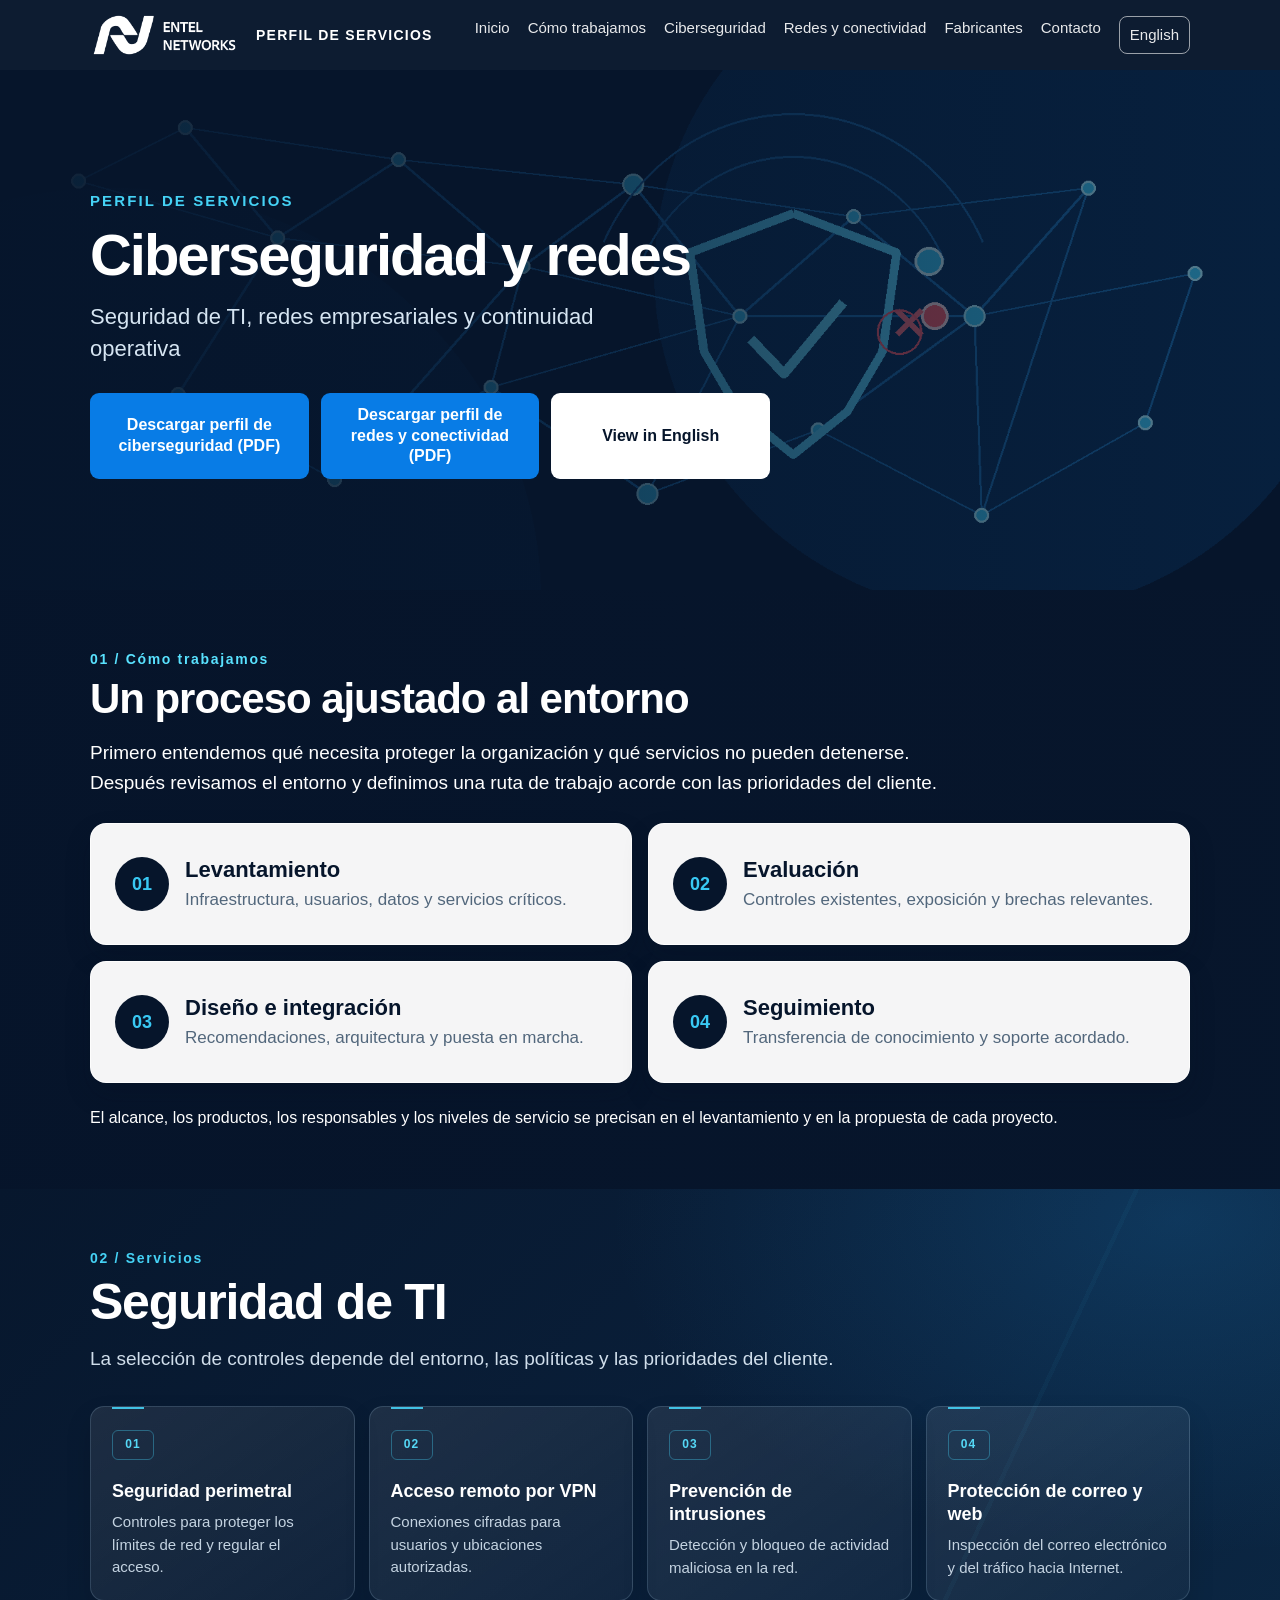
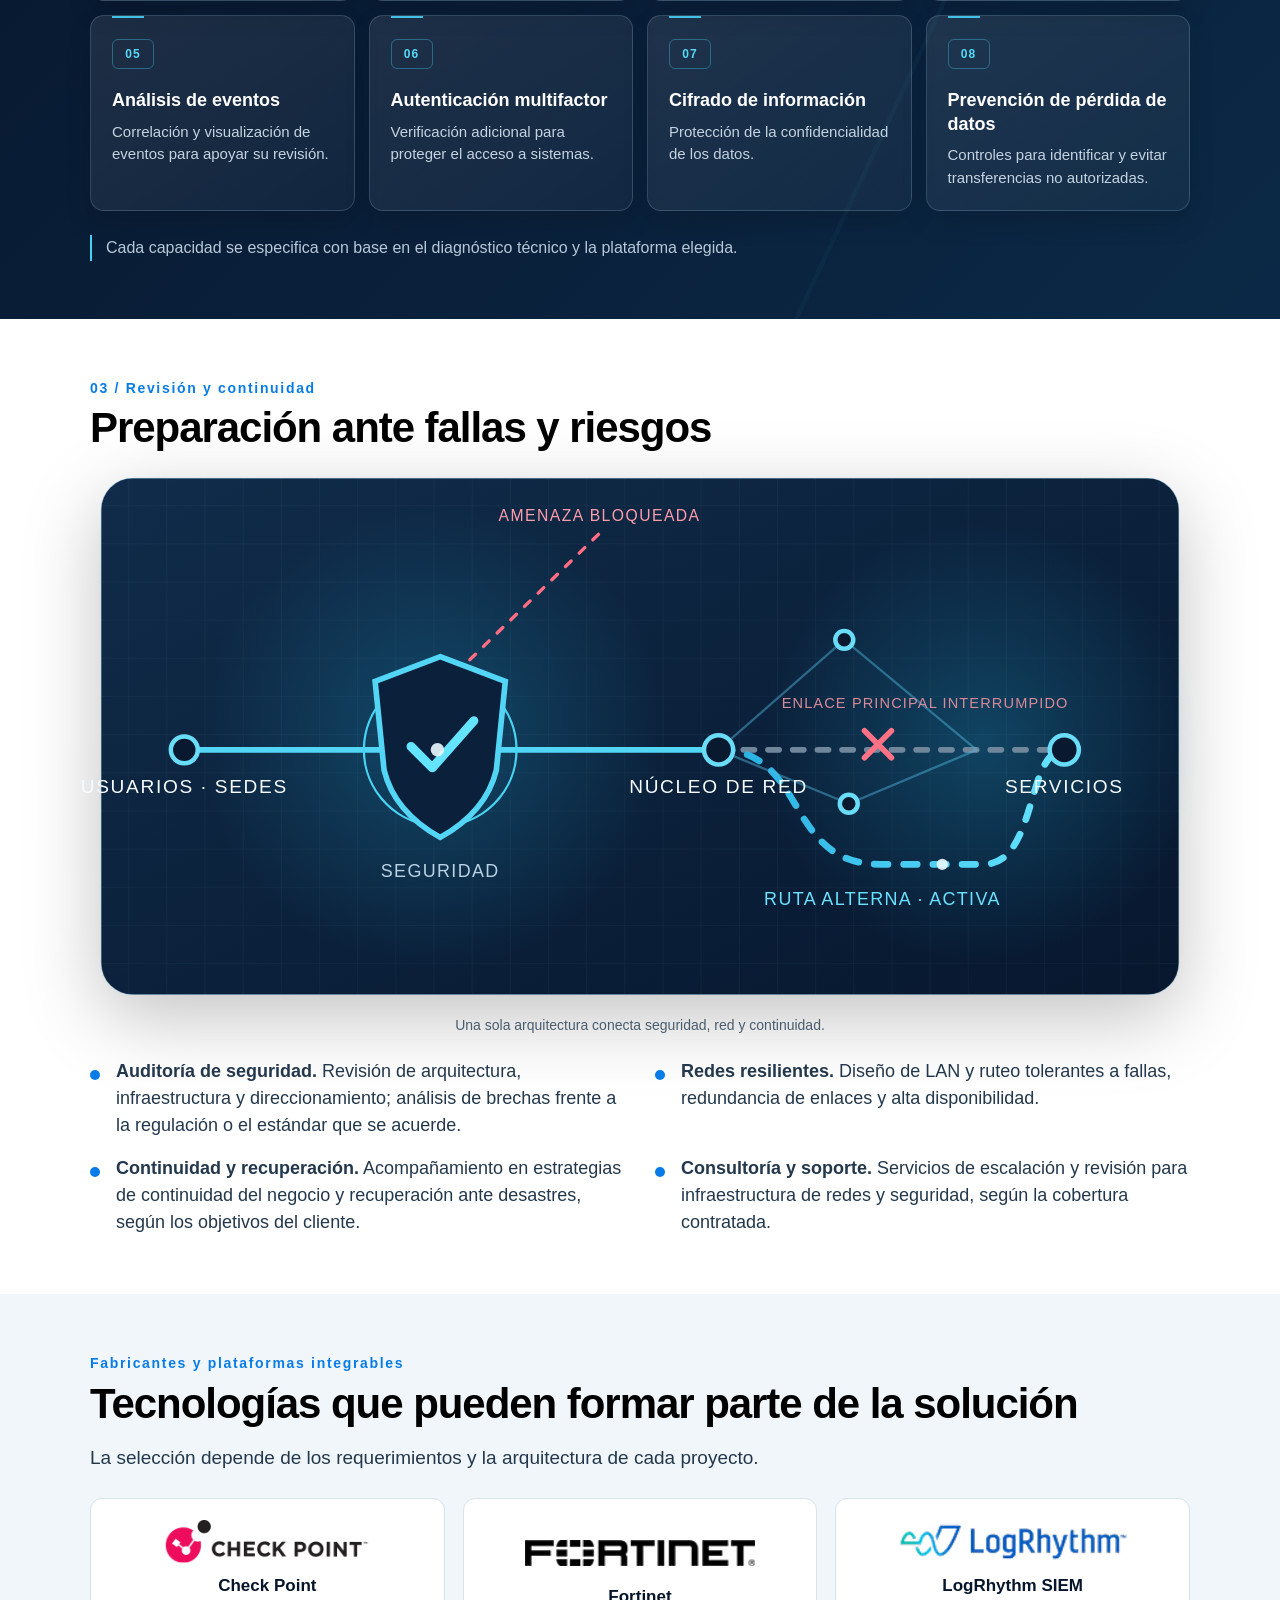
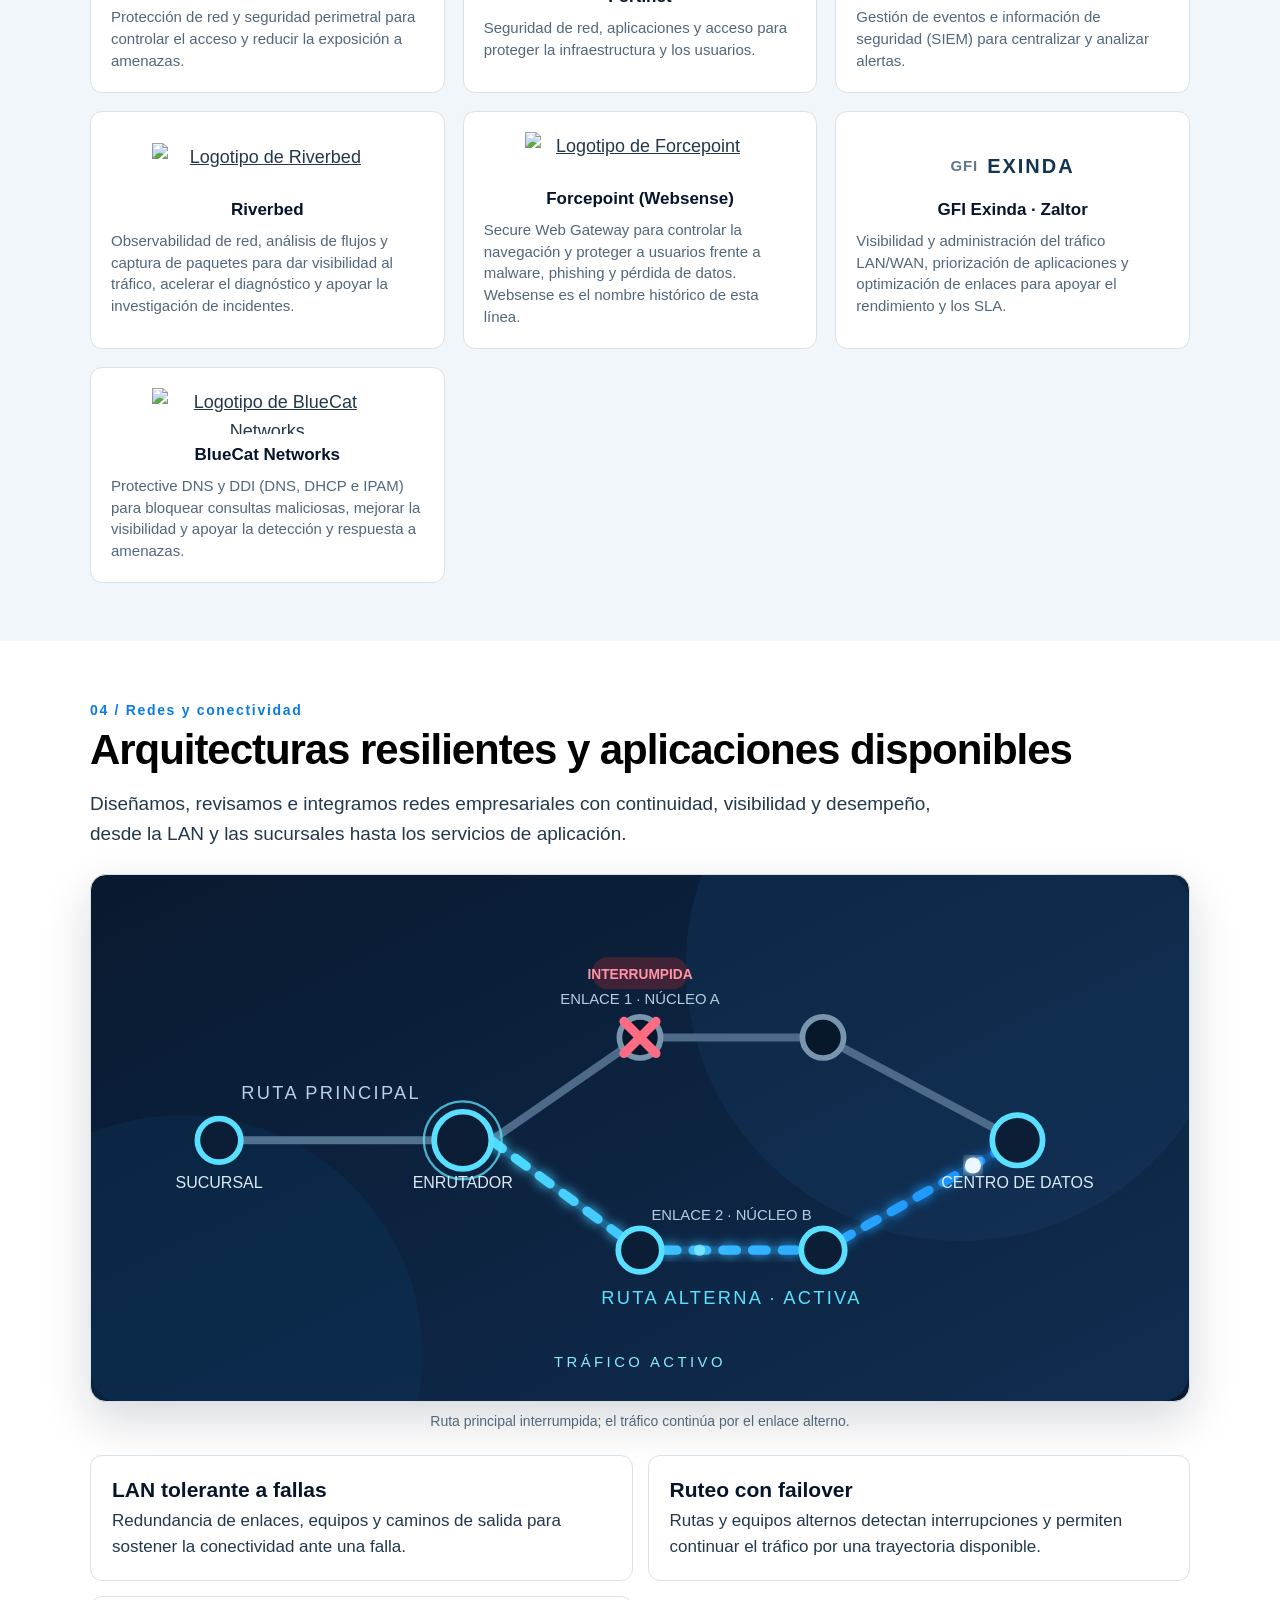
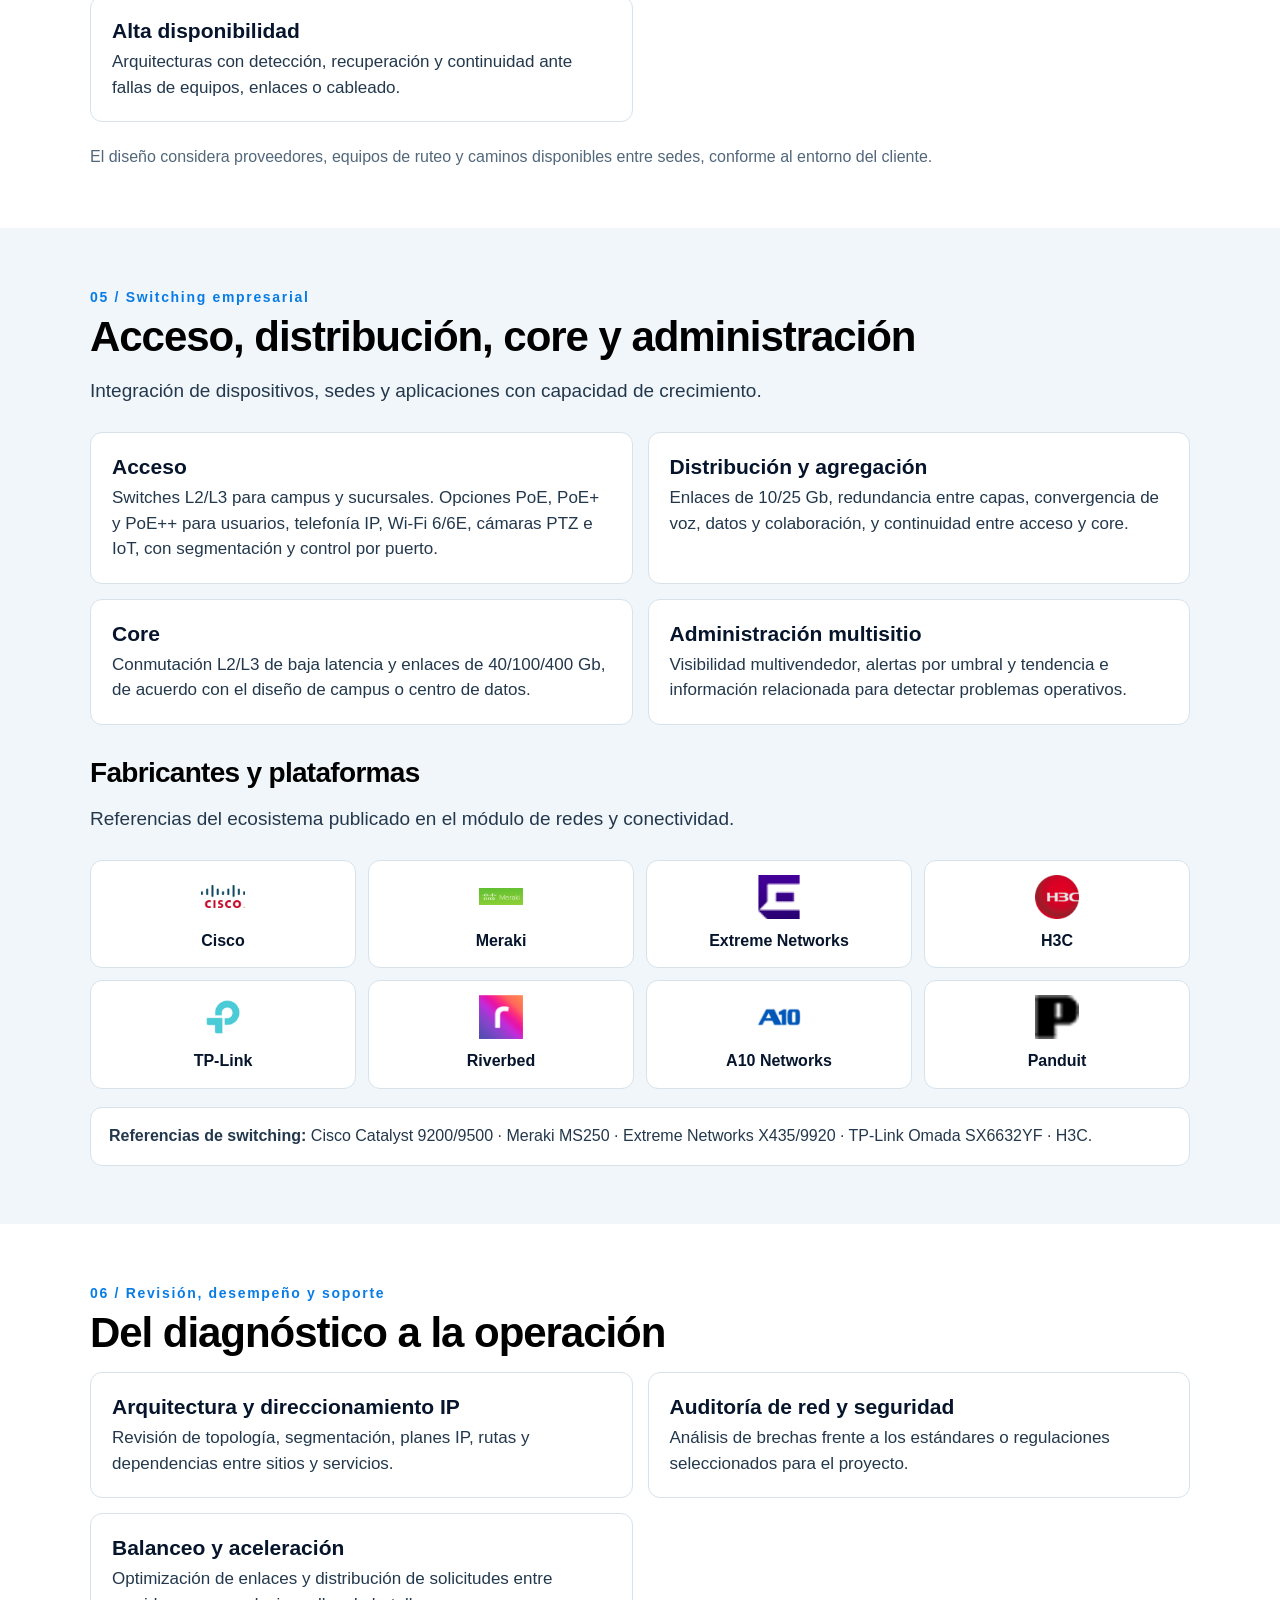
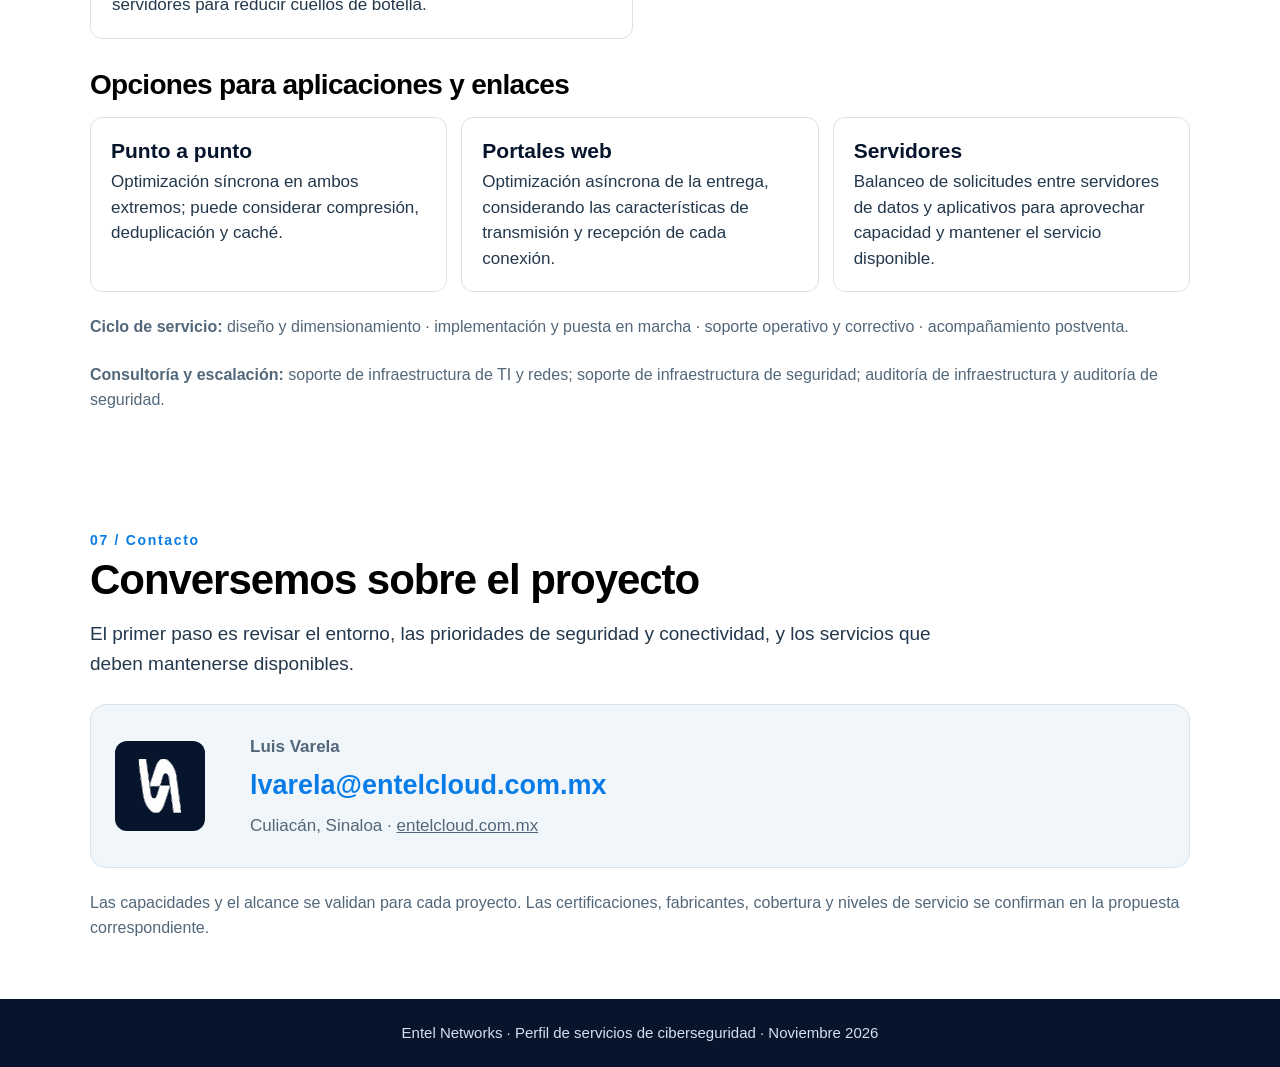
==== commit c14ddfad: "Mostrar descargas PDF y cambio de idioma en móvil" ====
--- a/index.html
+++ b/index.html
@@ -190,11 +190,13 @@
 @media(max-width:700px){.hero{min-height:0;padding:56px 0 48px}.hero:before{background-position:62% center}.hero .wrap{width:min(calc(100% - 32px),var(--max))}.hero-copy{max-width:560px}.hero h1{font-size:clamp(36px,9.5vw,46px)}.hero .lead{font-size:18px;line-height:1.5}.hero-visual{width:min(100%,390px);margin:0 auto}.hero-flow-wide{display:none!important}.hero-flow-mobile{display:block!important}}
 @media(prefers-reduced-motion:reduce){.hero-visual *{animation:none!important;transition:none!important}.hero-visual animateMotion{display:none}}
 </style>
+
+<style>.hero-actions{display:grid;grid-template-columns:repeat(3,minmax(0,1fr));gap:12px;margin-top:26px;max-width:1000px}.hero-actions .download-btn{width:100%;min-height:56px;padding:12px 16px;text-align:center;line-height:1.3;white-space:normal}.hero-actions .download-btn.secondary{background:#fff;color:var(--navy)}@media(max-width:700px){.hero-actions{grid-template-columns:1fr;gap:10px;margin-top:22px}.hero-actions .download-btn{min-height:58px;font-size:16px;padding:14px 15px}.hero .wrap{padding-bottom:24px}}</style>
 </head>
 <body>
 <header><div class="topbar"><div class="brand"><img class="logo" src="[data-uri]" alt="Entel Networks"><span>PERFIL DE SERVICIOS</span></div><nav aria-label="Navegación"><a href="#inicio">Inicio</a><a href="#metodo">Cómo trabajamos</a><a href="#servicios">Ciberseguridad</a><a href="#redes">Redes y conectividad</a><a href="#fabricantes">Fabricantes</a><a href="#contacto">Contacto</a><a class="language-link" href="Perfil_Entel_Networks_EN.html" lang="en">English</a></nav></div></header>
 <main>
-<section class="hero" id="inicio"><div class="wrap"><div class="hero-copy"><p class="eyebrow">Perfil de servicios</p><h1>Ciberseguridad y redes</h1><p class="lead">Seguridad de TI, redes empresariales y continuidad operativa</p></div></div></section>
+<section class="hero" id="inicio"><div class="wrap"><div class="hero-copy"><p class="eyebrow">Perfil de servicios</p><h1>Ciberseguridad y redes</h1><p class="lead">Seguridad de TI, redes empresariales y continuidad operativa</p><div class="downloads hero-actions" aria-label="Descarga de perfiles"><a class="download-btn" href="Perfil_Ciberseguridad.pdf" download>Descargar perfil de ciberseguridad (PDF)</a><a class="download-btn" href="Perfil_Redes_y_Conectividad.pdf" download>Descargar perfil de redes y conectividad (PDF)</a><a class="download-btn secondary" href="Perfil_Entel_Networks_EN.html" lang="en">View in English</a></div></div></div></section>
 <section class="section" id="metodo"><div class="wrap"><p class="kicker">01 / Cómo trabajamos</p><h2>Un proceso ajustado al entorno</h2><p class="section-intro">Primero entendemos qué necesita proteger la organización y qué servicios no pueden detenerse. Después revisamos el entorno y definimos una ruta de trabajo acorde con las prioridades del cliente.</p><div class="steps"><article class="step"><span>01</span><div><h3>Levantamiento</h3><p>Infraestructura, usuarios, datos y servicios críticos.</p></div></article><article class="step"><span>02</span><div><h3>Evaluación</h3><p>Controles existentes, exposición y brechas relevantes.</p></div></article><article class="step"><span>03</span><div><h3>Diseño e integración</h3><p>Recomendaciones, arquitectura y puesta en marcha.</p></div></article><article class="step"><span>04</span><div><h3>Seguimiento</h3><p>Transferencia de conocimiento y soporte acordado.</p></div></article></div><p class="note">El alcance, los productos, los responsables y los niveles de servicio se precisan en el levantamiento y en la propuesta de cada proyecto.</p></div></section>
 <section class="section alt" id="servicios"><div class="wrap"><p class="kicker">02 / Servicios</p><h2>Seguridad de TI</h2><p class="section-intro">La selección de controles depende del entorno, las políticas y las prioridades del cliente.</p><div class="services"><article class="service"><h3>Seguridad perimetral</h3><p>Controles para proteger los límites de red y regular el acceso.</p></article><article class="service"><h3>Acceso remoto por VPN</h3><p>Conexiones cifradas para usuarios y ubicaciones autorizadas.</p></article><article class="service"><h3>Prevención de intrusiones</h3><p>Detección y bloqueo de actividad maliciosa en la red.</p></article><article class="service"><h3>Protección de correo y web</h3><p>Inspección del correo electrónico y del tráfico hacia Internet.</p></article><article class="service"><h3>Análisis de eventos</h3><p>Correlación y visualización de eventos para apoyar su revisión.</p></article><article class="service"><h3>Autenticación multifactor</h3><p>Verificación adicional para proteger el acceso a sistemas.</p></article><article class="service"><h3>Cifrado de información</h3><p>Protección de la confidencialidad de los datos.</p></article><article class="service"><h3>Prevención de pérdida de datos</h3><p>Controles para identificar y evitar transferencias no autorizadas.</p></article></div><p class="note">Cada capacidad se especifica con base en el diagnóstico técnico y la plataforma elegida.</p></div></section>
 <section class="section" id="continuidad"><div class="wrap"><p class="kicker">03 / Revisión y continuidad</p><h2>Preparación ante fallas y riesgos</h2><div class="hero-visual" role="img" aria-label="Composición animada de seguridad, tráfico de red empresarial y ruta alterna activa."><svg class="hero-flow-wide" viewBox="0 0 980 480" role="img" aria-labelledby="hero-title hero-desc">
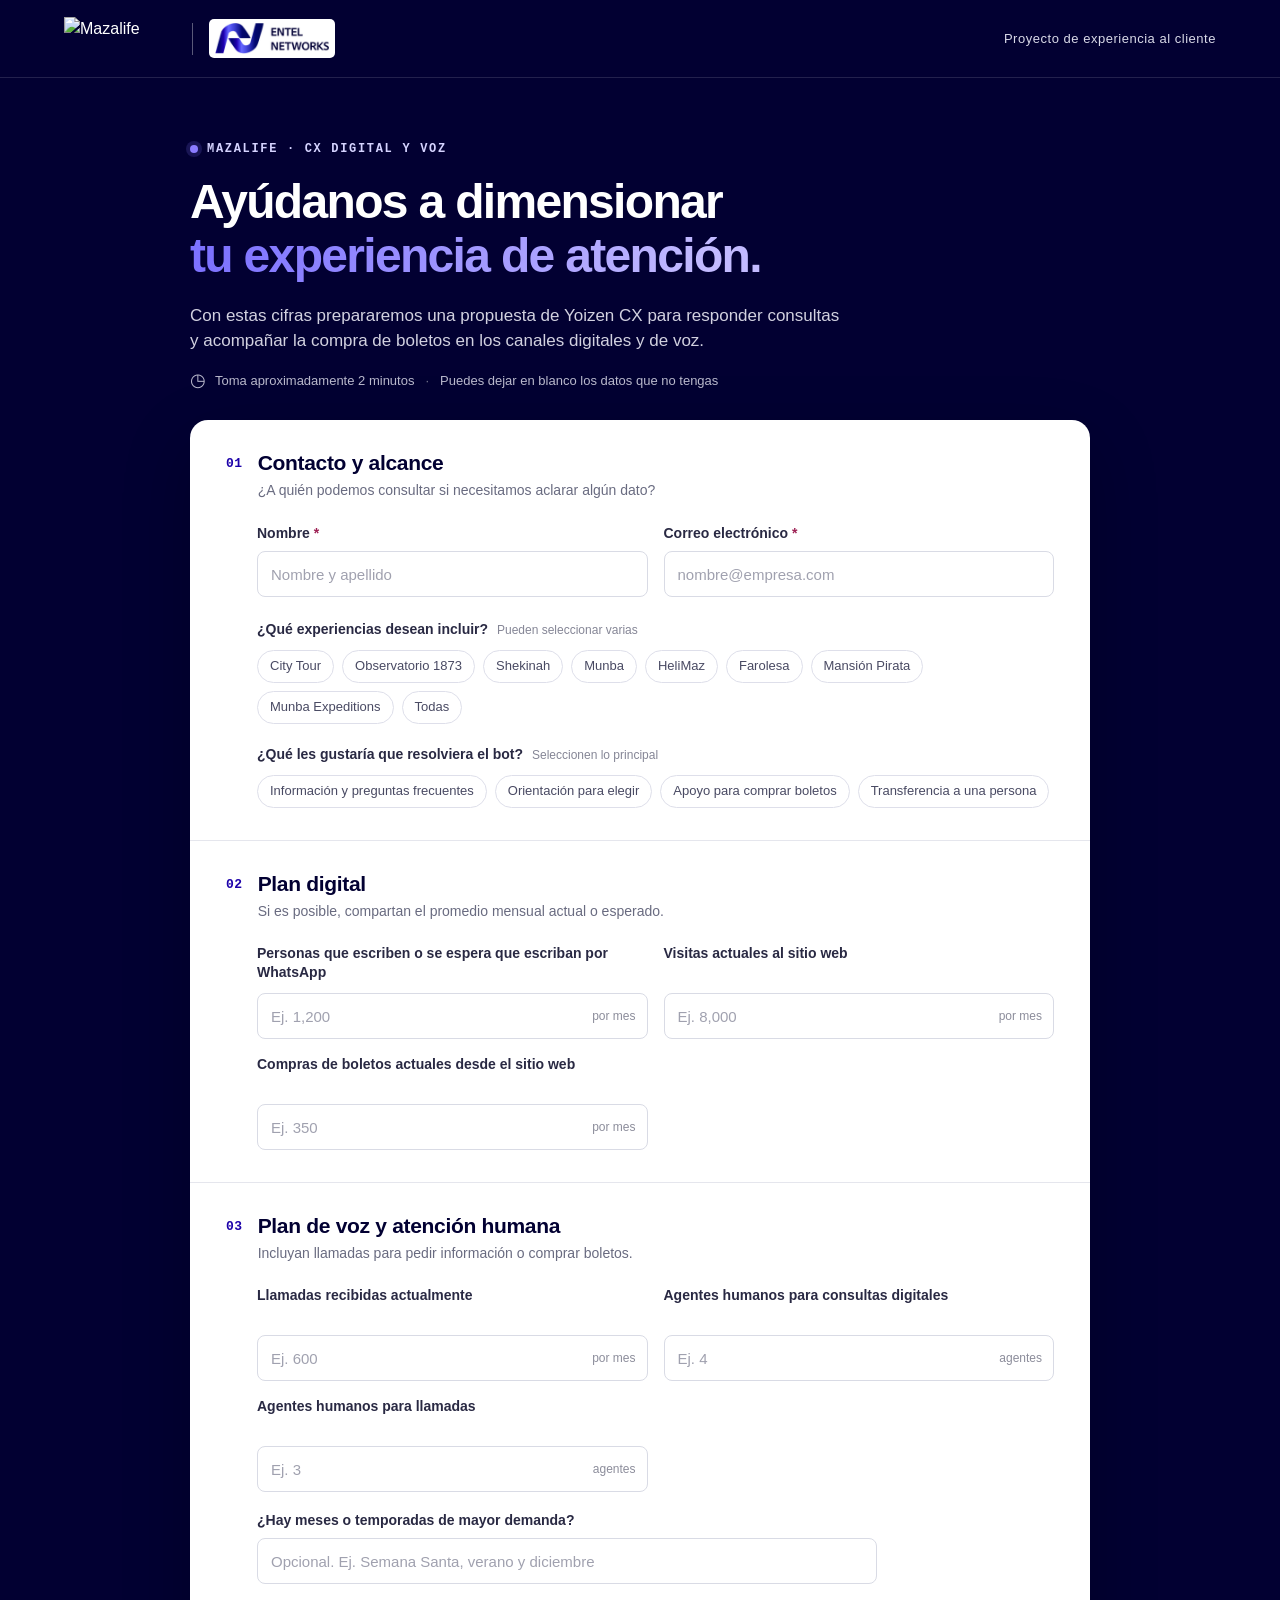
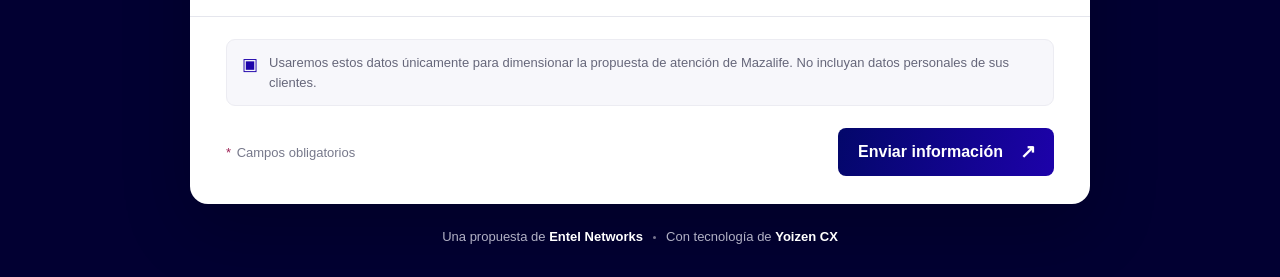
==== commit f7566aaf: "Add Mazalife CX sizing web app" ====
--- a/index.html
+++ b/index.html
@@ -1,244 +1,108 @@
 <!doctype html>
-<html lang="es-MX">
+<html lang="es">
 <head>
-<meta charset="utf-8">
-<meta name="viewport" content="width=device-width, initial-scale=1">
-<meta name="theme-color" content="#06152b">
-<meta name="description" content="Perfil de servicios de ciberseguridad de Entel Networks: evaluación, diseño, integración y continuidad operativa.">
-<title>Ciberseguridad | Entel Networks</title>
-<style>
-:root{--navy:#06152b;--blue:#087ce6;--cyan:#39c9f4;--ink:#101d2c;--body:#23384c;--muted:#52677a;--pale:#f1f6fa;--border:#d7e2eb;--white:#fff;--max:1100px}
-*{box-sizing:border-box}
-html{scroll-behavior:smooth}
-body{margin:0;background:var(--white);color:var(--body);font-family:Arial,Helvetica,sans-serif;font-size:18px;line-height:1.6}
-a{color:inherit}
-header{position:sticky;top:0;z-index:1000;background:rgba(6,21,43,.97);backdrop-filter:blur(12px);color:#fff;padding:12px 22px}
-.topbar{max-width:var(--max);margin:auto;display:flex;align-items:center;justify-content:space-between;gap:24px}
-.brand{display:flex;align-items:center;gap:16px;min-width:0}
-.brand img.logo{width:150px;height:auto;max-height:58px;object-fit:contain}
-.brand span{font-size:14px;font-weight:700;letter-spacing:.09em}
-nav{display:flex;gap:18px;flex-wrap:wrap;justify-content:flex-end}
-nav a{font-size:15px;color:#fff;text-decoration:none;opacity:.9}
-nav a:hover,nav a:focus{text-decoration:underline}
-main{overflow:hidden}
-.wrap{width:min(calc(100% - 44px),var(--max));margin:0 auto}
-.hero{position:relative;isolation:isolate;overflow:hidden;background:var(--navy);color:#fff;padding:70px 0 60px;min-height:480px}
-.hero:before{content:"";position:absolute;z-index:-1;inset:0;background:linear-gradient(90deg,rgba(6,21,43,.96),rgba(6,21,43,.52)),url("[data-uri]") center/cover no-repeat;animation:heroFade 18s ease-in-out infinite alternate}
-@keyframes heroFade{0%{filter:hue-rotate(0deg) brightness(.8);transform:scale(1)}50%{filter:hue-rotate(18deg) brightness(1);transform:scale(1.04)}100%{filter:hue-rotate(-12deg) brightness(.88);transform:scale(1.01)}}
-.eyebrow{margin:0 0 12px;color:var(--cyan);font-size:15px;font-weight:700;letter-spacing:.12em;text-transform:uppercase}
-h1{font-size:clamp(40px,6vw,64px);line-height:1.05;letter-spacing:-.035em;margin:0 0 14px;color:#fff}
-.lead{font-size:clamp(20px,2.4vw,25px);line-height:1.4;max-width:850px;margin:0 0 28px;color:#e8f3fc}
-.flow{display:block;width:100%;height:auto;border-radius:12px;background:#08172c}
-.caption{font-size:14px;color:#d2e1ed;text-align:center;margin:8px 0 0}
-.section{padding:58px 0}
-#metodo{position:relative;isolation:isolate;background:#09192f url("https://images.pexels.com/photos/3184357/pexels-photo-3184357.jpeg?auto=compress&cs=tinysrgb&w=1800") center 42%/cover no-repeat;color:#f7fbff}#metodo::before{content:"";position:absolute;inset:0;background:linear-gradient(90deg,rgba(6,20,42,.94) 0%,rgba(6,20,42,.82) 48%,rgba(6,20,42,.65) 100%);z-index:-1}#metodo .wrap{position:relative}#metodo .kicker{color:#59e2ff}#metodo h2,#metodo .section-intro,#metodo .note{color:#fff}#metodo .step{background:rgba(255,255,255,.96);backdrop-filter:blur(6px)}#metodo .step p{color:#52677c}@media(max-width:700px){#metodo{background-position:58% center}#metodo::before{background:rgba(6,20,42,.82)}}
-
-.section.alt{background:var(--pale)}
-.kicker{font-size:14px;letter-spacing:.12em;font-weight:700;color:var(--blue);margin:0 0 5px}
-h2{font-size:clamp(30px,4vw,42px);line-height:1.12;color:#000;margin:0 0 16px;letter-spacing:-.025em}
-.section-intro{font-size:19px;line-height:1.55;max-width:850px;margin:0 0 26px}
-.steps{display:grid;gap:12px}
-.step{display:flex;align-items:flex-start;gap:20px;background:white;border:1px solid var(--border);border-radius:12px;padding:20px 22px}
-.step>span{display:grid;place-items:center;flex:0 0 54px;height:54px;border-radius:9px;background:var(--navy);color:var(--cyan);font-size:20px;font-weight:700}
-h3{margin:0 0 5px;color:var(--navy);font-size:21px;line-height:1.25}
-.step p,.service p{font-size:17px;margin:0;line-height:1.5}
-.note{margin:22px 0 0;color:var(--muted);font-size:16px}
-.services{display:grid;grid-template-columns:repeat(2,minmax(0,1fr));gap:15px}
-.service{border:1px solid var(--border);border-radius:12px;padding:21px;background:#fff}
-.service h3{font-size:19px}
-.resilient{display:block;width:100%;height:auto;border-radius:12px;background:white;border:1px solid var(--border)}
-.caption-dark{font-size:14px;color:var(--muted);text-align:center;margin:8px 0 22px}
-.capabilities{display:grid;grid-template-columns:repeat(2,minmax(0,1fr));gap:16px 30px;margin:0;padding:0;list-style:none}
-.capabilities li{font-size:18px;line-height:1.5;padding-left:26px;position:relative}
-.capabilities li:before{content:"";position:absolute;left:0;top:.67em;width:10px;height:10px;border-radius:50%;background:var(--blue)}
-.makers{display:grid;grid-template-columns:repeat(3,minmax(0,1fr));gap:18px;margin-top:22px}
-.maker{min-height:142px;display:flex;flex-direction:column;align-items:center;justify-content:center;text-align:center;gap:10px;background:#fff;border:1px solid var(--border);border-radius:12px;padding:20px}
-.maker img{display:block;max-width:100%;width:min(100%,230px);height:46px;object-fit:contain}
-.maker h3{font-size:17px;margin:0}.maker-desc{margin:0;color:#52677a;font-size:15px;line-height:1.45;text-align:left}.maker-logo{display:flex;align-items:center;justify-content:center;width:100%;height:46px}.maker-logo img{max-height:46px}.maker-wordmark{gap:9px;color:#123552;text-decoration:none;font-size:21px;letter-spacing:.04em}.maker-wordmark span{font-size:15px;color:#62788a;font-weight:700}.maker-wordmark b{font-size:20px;letter-spacing:.1em}
-.network-grid{display:grid;grid-template-columns:repeat(2,minmax(0,1fr));gap:15px}
-.network-card{background:#fff;border:1px solid var(--border);border-radius:12px;padding:21px}
-.network-card p{font-size:17px;line-height:1.5;margin:0}
-.network-maker-grid{display:grid;grid-template-columns:repeat(4,minmax(0,1fr));gap:12px;margin-top:22px}
-.network-maker{min-height:105px;display:flex;flex-direction:column;align-items:center;justify-content:center;gap:9px;text-decoration:none;background:#fff;border:1px solid var(--border);border-radius:12px;padding:14px}
-.network-maker img{width:44px;height:44px;object-fit:contain}
-.network-maker span{font-size:16px;font-weight:700;text-align:center;color:var(--navy)}
-.section,[id]{scroll-margin-top:94px}
-.reference-models{margin-top:18px;padding:16px 18px;border-radius:12px;background:#fff;border:1px solid var(--border);font-size:16px;line-height:1.55}
-.flowcards{display:grid;grid-template-columns:repeat(3,minmax(0,1fr));gap:14px}
-.flowcard{padding:20px;border-radius:12px;border:1px solid var(--border);background:#fff}
-.flowcard p{margin:0;font-size:17px;line-height:1.5}
-.contact{display:grid;grid-template-columns:110px 1fr;gap:25px;align-items:center;background:var(--pale);border:1px solid var(--border);border-radius:16px;padding:24px}
-.spin{width:90px;height:90px;object-fit:contain;background:var(--navy);border-radius:12px}
-.person{font-size:24px;color:var(--navy);font-weight:700;margin:0 0 3px}
-.email{display:inline-block;color:var(--blue);font-size:clamp(21px,3vw,27px);font-weight:700;text-decoration:none;overflow-wrap:anywhere}
-.contact p{margin:4px 0;color:var(--muted);font-size:17px}
-footer{padding:22px;color:#d2e1ed;background:var(--navy);font-size:15px;text-align:center}
-.downloads{display:flex;flex-wrap:wrap;gap:12px;margin-top:26px}
-.download-btn{display:inline-flex;align-items:center;justify-content:center;min-height:48px;padding:11px 18px;border-radius:9px;background:var(--blue);color:#fff;font-size:16px;font-weight:700;text-decoration:none}
-.download-btn.secondary{background:#fff;color:var(--navy)}
-.download-btn.outline,.language-link{border:1px solid rgba(255,255,255,.65);background:transparent;color:#fff}
-.language-link{padding:6px 10px;border-radius:8px}
-@media(min-width:701px) and (max-width:1024px){
- :root{--max:920px}
- header{padding:12px 20px}
- .topbar{gap:16px}
- .brand img.logo{width:130px}
- nav{gap:10px 14px}
- nav a{font-size:14px}
- .wrap{width:min(calc(100% - 40px),var(--max))}
- .hero{min-height:430px;padding:58px 0 50px}
- .services,.capabilities,.network-grid{grid-template-columns:repeat(2,minmax(0,1fr))}
- .makers{grid-template-columns:repeat(3,minmax(0,1fr));gap:12px}
- .network-maker-grid{grid-template-columns:repeat(4,minmax(0,1fr));gap:10px}
- .flowcards{grid-template-columns:repeat(3,minmax(0,1fr));gap:10px}
- .flowcard{padding:17px}
- .contact{grid-template-columns:90px 1fr;gap:18px}
-}
-@media(max-width:700px){
- body{font-size:18px;line-height:1.65}
- header{padding:14px 16px}
- .topbar{align-items:flex-start;flex-direction:column;gap:12px}
- .brand img.logo{width:130px}
- .brand span{font-size:13px}
- nav{justify-content:flex-start;gap:8px 16px}
- nav a{font-size:16px;padding:4px 0}
- .wrap{width:min(calc(100% - 32px),var(--max))}
- .hero{padding:34px 0 32px}
- h1{font-size:42px;line-height:1.08}
- .lead{font-size:21px;line-height:1.45}
- .section{padding:42px 0}
- h2{font-size:32px;line-height:1.15}
- .section-intro{font-size:19px}
- .steps,.services,.capabilities{grid-template-columns:1fr}
- .step{gap:14px;padding:17px}
- .step>span{flex-basis:48px;height:48px;font-size:18px}
- h3{font-size:20px}
- .step p,.service p{font-size:18px}
- .service{padding:19px}
- .capabilities li{font-size:18px}
- .makers{grid-template-columns:1fr;gap:12px}
- .maker{min-height:122px;padding:18px}
- .maker img{height:48px;width:min(100%,250px)}
- .maker h3{font-size:18px}
- .network-grid,.flowcards{grid-template-columns:1fr}
- .network-maker-grid{grid-template-columns:repeat(2,minmax(0,1fr));gap:10px}
- .network-maker{min-height:110px;padding:12px}
- .network-maker span{font-size:17px}
- .network-card p,.flowcard p{font-size:18px}
- .reference-models{font-size:17px;padding:16px}
- .contact{grid-template-columns:1fr;gap:14px;padding:20px}
- .spin{width:76px;height:76px}
- .person{font-size:23px}
- .email{font-size:22px}
- .contact p{font-size:18px}
- .downloads{display:grid;grid-template-columns:1fr}
- .download-btn{font-size:17px;text-align:center}
- .section,[id]{scroll-margin-top:150px}
-}
-@media(prefers-reduced-motion:reduce){html{scroll-behavior:auto}}
-
-
-.resilience-visual{display:block;width:100%;height:auto;border-radius:16px;overflow:hidden;background:#09192f;border:1px solid #d5e1ea;box-shadow:0 18px 48px rgba(6,21,43,.16)}
-.resilience-visual svg{display:block;width:100%;height:auto}.resilience-visual .mobile-flow{display:none}.resilience-visual .route-alt{stroke-dasharray:12 14;animation:routeFlow 1.8s linear infinite}.resilience-visual .pulse-ring{transform-box:fill-box;transform-origin:center;animation:pulseRing 1.8s ease-out infinite}.resilience-visual .packet{opacity:.95}.resilience-visual .packet-2{opacity:.75}
-@keyframes routeFlow{to{stroke-dashoffset:-52}}@keyframes pulseRing{0%{transform:scale(.85);opacity:.8}100%{transform:scale(1.45);opacity:0}}
-@media(max-width:700px){.resilience-visual .wide-flow{display:none}.resilience-visual .mobile-flow{display:block}}
-@media(prefers-reduced-motion:reduce){.resilience-visual *{animation:none!important}}
-
-
-#metodo .steps{grid-template-columns:repeat(2,minmax(0,1fr));gap:16px}
-#metodo .step{display:grid;grid-template-columns:54px minmax(0,1fr);align-items:center;gap:16px;min-height:122px;padding:22px 24px;border:1px solid rgba(255,255,255,.78);border-radius:16px;box-shadow:0 12px 26px rgba(4,16,34,.18)}
-#metodo .step>span{width:54px;height:54px;flex:none;border-radius:50%;font-size:18px}
-#metodo .step h3{font-size:22px;margin:0 0 4px}
-#metodo .step p{font-size:17px;line-height:1.45}
-@media(max-width:700px){#metodo .steps{grid-template-columns:1fr;gap:12px}#metodo .step{grid-template-columns:46px minmax(0,1fr);gap:14px;min-height:0;padding:18px}#metodo .step>span{width:46px;height:46px;font-size:17px}#metodo .step h3{font-size:20px}#metodo .step p{font-size:17px}}
-
-#servicios{position:relative;isolation:isolate;overflow:hidden;background:radial-gradient(ellipse at 92% 4%,rgba(29,128,195,.24),transparent 34%),linear-gradient(135deg,#07172d 0%,#0a203b 56%,#0b2946 100%);color:#f4f8fc;counter-reset:security-service}
-#servicios::before{content:"";position:absolute;z-index:-1;inset:0;background:linear-gradient(115deg,transparent 0 70%,rgba(51,202,245,.04) 70% 70.3%,transparent 70.3% 100%)}
-#servicios .wrap{position:relative}
-#servicios .kicker{color:#45d2f5}
-#servicios h2{color:#fff;font-size:clamp(34px,4.4vw,50px);margin-bottom:14px}
-#servicios .section-intro{color:#d0deeb;max-width:760px;margin-bottom:32px}
-#servicios .services{grid-template-columns:repeat(4,minmax(0,1fr));gap:14px}
-#servicios .service{position:relative;display:flex;flex-direction:column;min-height:184px;padding:23px 21px 21px;border:1px solid rgba(169,205,230,.2);border-radius:14px;background:linear-gradient(145deg,rgba(255,255,255,.085),rgba(255,255,255,.035));box-shadow:0 12px 26px rgba(0,0,0,.13);transition:transform .2s ease,border-color .2s ease,background .2s ease}
-#servicios .service::before{counter-increment:security-service;content:counter(security-service,decimal-leading-zero);display:inline-flex;align-items:center;justify-content:center;width:40px;height:28px;margin-bottom:20px;border:1px solid rgba(69,210,245,.36);border-radius:6px;color:#55d8f6;font-size:12px;font-weight:700;letter-spacing:.1em}
-#servicios .service::after{content:"";position:absolute;top:0;left:21px;width:32px;height:2px;background:#45d2f5;opacity:.9}
-#servicios .service h3{margin:0 0 8px;color:#fff;font-size:18px;line-height:1.3}
-#servicios .service p{margin:0;color:#c4d3e1;font-size:15px;line-height:1.5}
-#servicios .service:hover{transform:translateY(-3px);border-color:rgba(69,210,245,.65);background:linear-gradient(145deg,rgba(255,255,255,.12),rgba(255,255,255,.055))}
-#servicios .note{margin-top:24px;padding-left:14px;border-left:2px solid #45d2f5;color:#b7c9d9}
-@media(min-width:701px) and (max-width:1024px){#servicios .services{grid-template-columns:repeat(2,minmax(0,1fr))}}
-@media(max-width:700px){#servicios .services{grid-template-columns:1fr;gap:12px}#servicios .service{min-height:0;padding:20px}#servicios .service::before{margin-bottom:14px}#servicios .section-intro{font-size:18px;margin-bottom:24px}}
-@media(prefers-reduced-motion:reduce){#servicios .service{transition:none}}
-
-/* Hero cybersecurity + connectivity as one responsive animated composition */
-.hero{display:flex;align-items:center;min-height:520px;padding:58px 0 50px;background:linear-gradient(122deg,#07172d 0%,#0b2442 58%,#081a32 100%)}
-.hero:before{display:block}
-.hero .wrap{display:block}
-.hero-copy{position:relative;z-index:1;max-width:680px}
-.hero .eyebrow{color:#45d2f5;font-weight:700;letter-spacing:.14em;text-transform:uppercase}
-.hero h1{font-size:clamp(38px,4.8vw,58px);line-height:1.04;letter-spacing:-.035em;margin:10px 0 16px;color:#fff}
-.hero .lead{font-size:clamp(18px,2vw,22px);line-height:1.45;color:#d6e5f2;max-width:520px}
-.hero-visual{position:relative;width:100%;min-width:0;filter:drop-shadow(0 22px 38px rgba(0,0,0,.24))}
-.hero-visual svg{display:block;width:100%;height:auto;overflow:visible}
-.hero-flow-mobile{display:none!important}
-.hero-visual .hero-route-active{stroke-dasharray:12 14;animation:heroRouteFlow 1.8s linear infinite}
-.hero-visual .hero-pulse{transform-box:fill-box;transform-origin:center;animation:heroPulse 2.4s ease-out infinite}
-.hero-visual .hero-packet{opacity:.9}
-@keyframes heroRouteFlow{to{stroke-dashoffset:-52}}
-@keyframes heroPulse{0%{transform:scale(.84);opacity:.7}100%{transform:scale(1.35);opacity:0}}
-@media(min-width:701px) and (max-width:1024px){.hero{min-height:450px;padding:48px 0}.hero .wrap{grid-template-columns:minmax(240px,.78fr) minmax(0,1.22fr);gap:12px}.hero h1{font-size:clamp(36px,5vw,48px)}}
-@media(max-width:700px){.hero{min-height:0;padding:56px 0 48px}.hero:before{background-position:62% center}.hero .wrap{width:min(calc(100% - 32px),var(--max))}.hero-copy{max-width:560px}.hero h1{font-size:clamp(36px,9.5vw,46px)}.hero .lead{font-size:18px;line-height:1.5}.hero-visual{width:min(100%,390px);margin:0 auto}.hero-flow-wide{display:none!important}.hero-flow-mobile{display:block!important}}
-@media(prefers-reduced-motion:reduce){.hero-visual *{animation:none!important;transition:none!important}.hero-visual animateMotion{display:none}}
-</style>
-
-<style>.hero-actions{display:grid;grid-template-columns:repeat(3,minmax(0,1fr));gap:12px;margin-top:26px;max-width:1000px}.hero-actions .download-btn{width:100%;min-height:56px;padding:12px 16px;text-align:center;line-height:1.3;white-space:normal}.hero-actions .download-btn.secondary{background:#fff;color:var(--navy)}@media(max-width:700px){.hero-actions{grid-template-columns:1fr;gap:10px;margin-top:22px}.hero-actions .download-btn{min-height:58px;font-size:16px;padding:14px 15px}.hero .wrap{padding-bottom:24px}}</style>
+  <meta charset="utf-8">
+  <meta name="viewport" content="width=device-width,initial-scale=1">
+  <meta name="theme-color" content="#020032">
+  <meta name="description" content="Cuestionario breve para dimensionar la solución de atención digital y voz de Mazalife con Yoizen CX.">
+  <title>Dimensionamiento CX | Mazalife + Entel Networks</title>
+  <link rel="icon" href="assets/entel-networks.png" type="image/png">
+  <link rel="stylesheet" href="styles.css">
+  <script src="config.js"></script>
+  <script src="app.js" defer></script>
 </head>
 <body>
-<header><div class="topbar"><div class="brand"><img class="logo" src="[data-uri]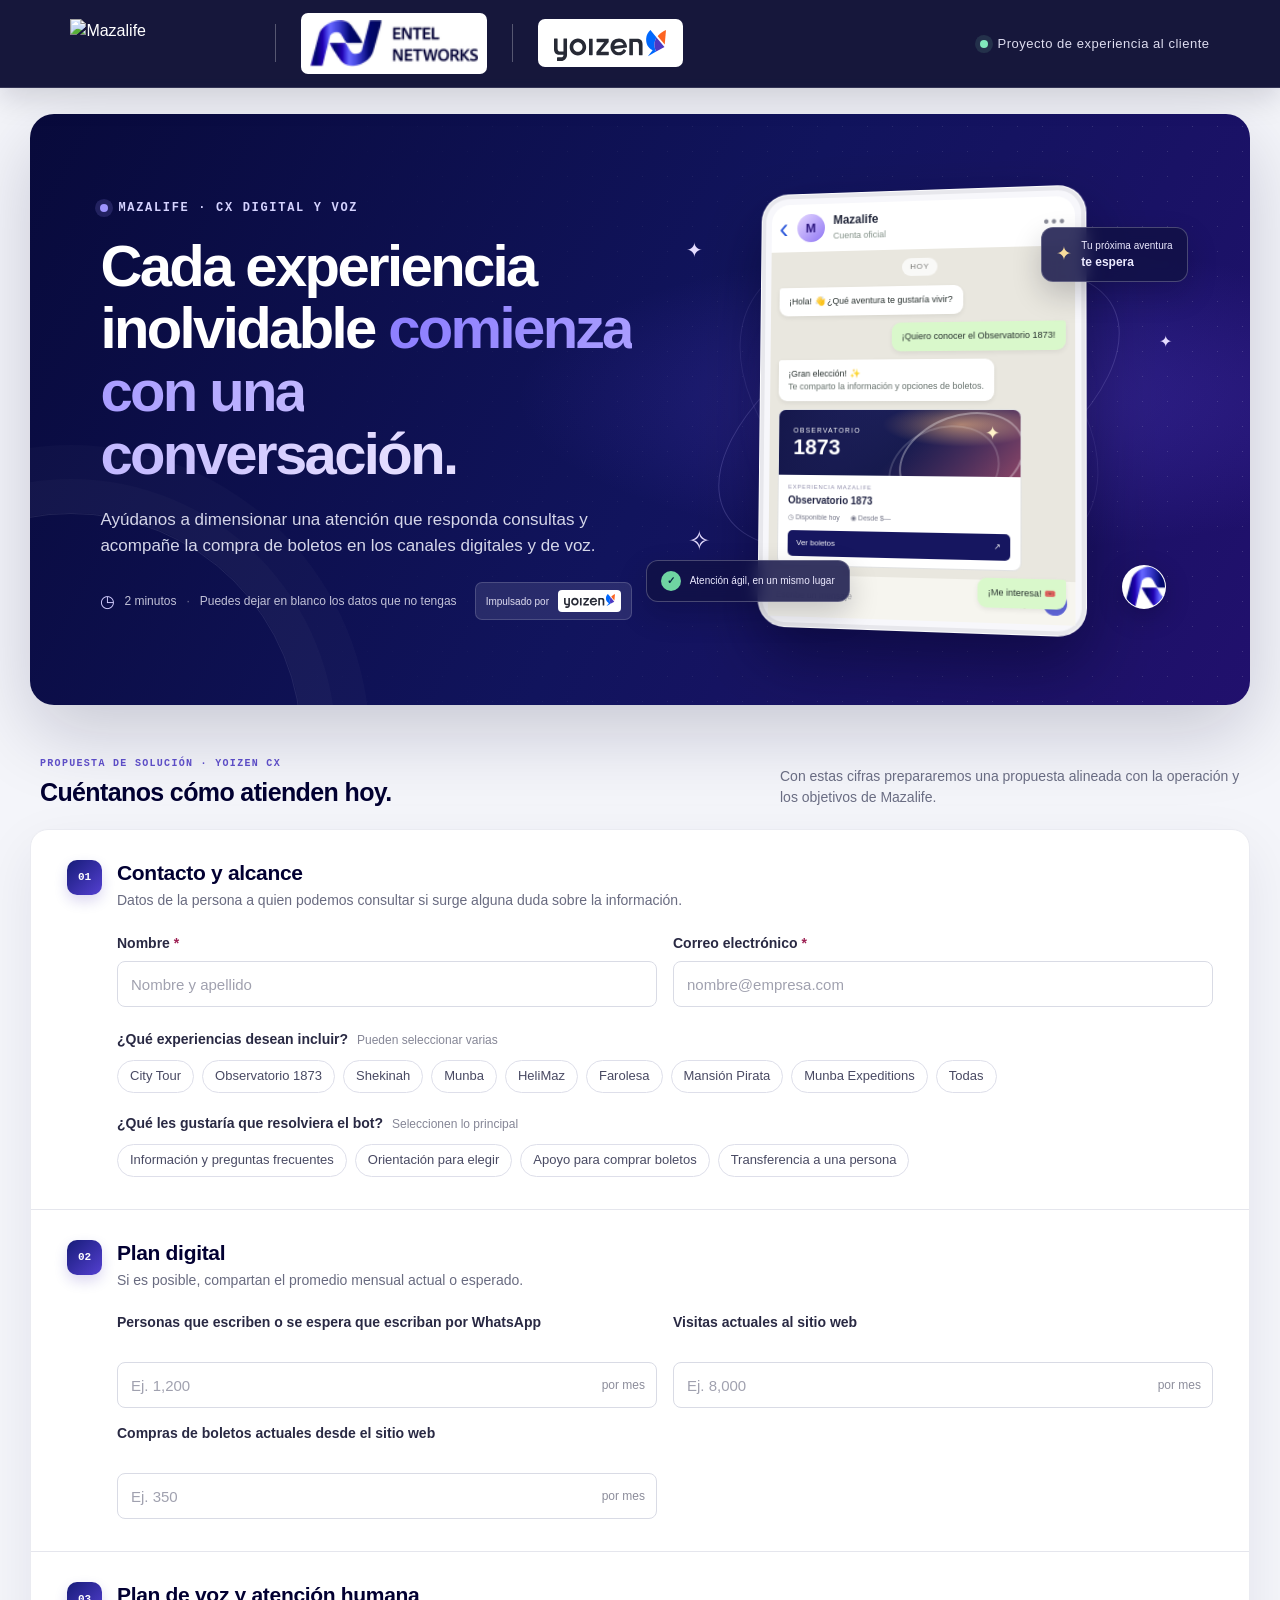
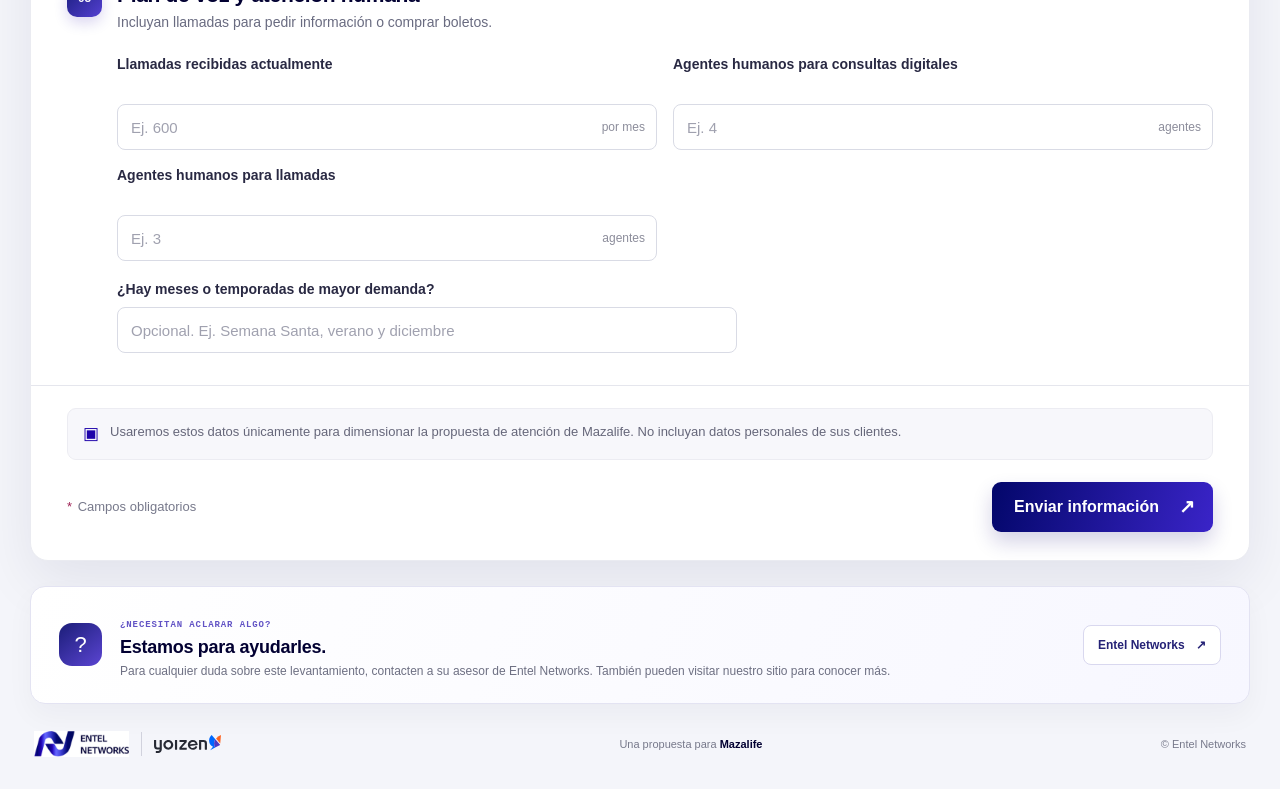
==== commit 9871c4b9: "Refresh Mazalife CX form experience" ====
--- a/index.html
+++ b/index.html
@@ -3,37 +3,71 @@
 <head>
   <meta charset="utf-8">
   <meta name="viewport" content="width=device-width,initial-scale=1">
-  <meta name="theme-color" content="#020032">
-  <meta name="description" content="Cuestionario breve para dimensionar la solución de atención digital y voz de Mazalife con Yoizen CX.">
+  <meta name="theme-color" content="#05062d">
+  <meta name="description" content="Cuestionario breve para dimensionar la solución de atención digital y voz de Mazalife con Yoizen CX y Entel Networks.">
   <title>Dimensionamiento CX | Mazalife + Entel Networks</title>
   <link rel="icon" href="assets/entel-networks.png" type="image/png">
+  <link rel="preconnect" href="https://mazalife.com.mx">
+  <link rel="preconnect" href="https://yoizen.com">
   <link rel="stylesheet" href="styles.css">
   <script src="config.js"></script>
   <script src="app.js" defer></script>
 </head>
 <body>
   <header class="topbar">
-    <div class="brand-lockup" aria-label="Mazalife con Entel Networks">
+    <div class="brand-lockup" aria-label="Mazalife, Entel Networks y Yoizen CX">
       <img class="mazalife-logo" src="https://mazalife.com.mx/wp-content/uploads/2024/08/Logo-Mazalife-Blanco-%40300x.png" alt="Mazalife">
       <span class="brand-divider" aria-hidden="true"></span>
       <img class="entel-logo" src="assets/entel-networks.png" alt="Entel Networks">
+      <span class="brand-divider brand-divider-light" aria-hidden="true"></span>
+      <span class="yoizen-logo-wrap"><img class="yoizen-logo" src="assets/yoizen.svg" alt="Yoizen CX"></span>
     </div>
-    <span class="topbar-label">Proyecto de experiencia al cliente</span>
+    <span class="topbar-label"><span class="status-pulse"></span> Proyecto de experiencia al cliente</span>
   </header>
 
   <main class="page-shell">
-    <section class="intro" aria-labelledby="page-title">
-      <p class="eyebrow"><span class="eyebrow-dot"></span> Mazalife · CX digital y voz</p>
-      <h1 id="page-title">Ayúdanos a dimensionar<br><span>tu experiencia de atención.</span></h1>
-      <p class="intro-copy">Con estas cifras prepararemos una propuesta de Yoizen CX para responder consultas y acompañar la compra de boletos en los canales digitales y de voz.</p>
-      <div class="intro-meta"><span class="clock-icon" aria-hidden="true">◷</span> Toma aproximadamente 2 minutos <span class="meta-separator">·</span> Puedes dejar en blanco los datos que no tengas</div>
+    <section class="hero" aria-labelledby="page-title">
+      <div class="hero-copy">
+        <p class="eyebrow"><span class="eyebrow-dot"></span> Mazalife · CX digital y voz</p>
+        <h1 id="page-title">Cada experiencia<br>inolvidable <span>comienza<br>con una conversación.</span></h1>
+        <p class="intro-copy">Ayúdanos a dimensionar una atención que responda consultas y acompañe la compra de boletos en los canales digitales y de voz.</p>
+        <div class="hero-bottomline">
+          <div class="intro-meta"><span class="clock-icon" aria-hidden="true">◷</span> 2 minutos <span class="meta-separator">·</span> Puedes dejar en blanco los datos que no tengas</div>
+          <div class="hero-tech"><span>Impulsado por</span><img src="assets/yoizen.svg" alt="Yoizen CX"></div>
+        </div>
+      </div>
+      <div class="hero-scene" aria-label="Vista ilustrativa de una conversación por WhatsApp para comprar boletos de Mazalife">
+        <div class="scene-orbit orbit-one"></div><div class="scene-orbit orbit-two"></div>
+        <div class="scene-glow"></div>
+        <div class="scene-badge badge-attraction"><span class="badge-icon">✦</span><span>Tu próxima aventura<br><strong>te espera</strong></span></div>
+        <div class="chat-device">
+          <div class="chat-top"><span class="chat-back">‹</span><span class="chat-avatar">M</span><span class="chat-brand"><strong>Mazalife</strong><small>Cuenta oficial</small></span><span class="chat-dots">•••</span></div>
+          <div class="chat-content">
+            <div class="chat-date">HOY</div>
+            <div class="chat-bubble bubble-in">¡Hola! 👋 ¿Qué aventura te gustaría vivir?</div>
+            <div class="chat-bubble bubble-out">¡Quiero conocer el Observatorio 1873!</div>
+            <div class="chat-bubble bubble-in ticket-reply">¡Gran elección! ✨<br><span>Te comparto la información y opciones de boletos.</span></div>
+            <div class="ticket-card"><div class="ticket-photo"><span>OBSERVATORIO</span><b>1873</b><i>✦</i></div><div class="ticket-details"><span>EXPERIENCIA MAZALIFE</span><strong>Observatorio 1873</strong><div class="ticket-meta"><span>◷ Disponible hoy</span><span>◉ Desde $—</span></div><button type="button" tabindex="-1">Ver boletos <span>↗</span></button></div></div>
+            <div class="chat-bubble bubble-out bubble-last">¡Me interesa! 🎟️</div>
+          </div>
+          <div class="chat-compose"><span>Escribe un mensaje</span><i>＋</i><b>➤</b></div>
+        </div>
+        <div class="scene-badge badge-secure"><span>✓</span> Atención ágil, en un mismo lugar</div>
+        <div class="spin-mark" aria-hidden="true"><img src="assets/entel-networks.png" alt=""></div>
+        <div class="scene-spark spark-a">✦</div><div class="scene-spark spark-b">✧</div><div class="scene-spark spark-c">✦</div>
+      </div>
+    </section>
+
+    <section class="form-intro" aria-label="Instrucciones del formulario">
+      <div><span class="form-intro-kicker">PROPUESTA DE SOLUCIÓN · YOIZEN CX</span><h2>Cuéntanos cómo atienden hoy.</h2></div>
+      <p>Con estas cifras prepararemos una propuesta alineada con la operación y los objetivos de Mazalife.</p>
     </section>
 
     <form id="dimensionForm" class="form-card" novalidate>
       <section class="form-section" aria-labelledby="contact-heading">
         <div class="section-heading">
           <span class="section-index">01</span>
-          <div><h2 id="contact-heading">Contacto y alcance</h2><p>¿A quién podemos consultar si necesitamos aclarar algún dato?</p></div>
+          <div><h2 id="contact-heading">Contacto y alcance</h2><p>Datos de la persona a quien podemos consultar si surge alguna duda sobre la información.</p></div>
         </div>
         <div class="grid contact-grid">
           <label class="field"><span>Nombre <i>*</i></span><input name="contact_name" autocomplete="name" placeholder="Nombre y apellido" required maxlength="100"></label>
@@ -98,10 +132,16 @@
       <input class="honeypot" type="text" name="website" tabindex="-1" autocomplete="off" aria-hidden="true">
     </form>
 
+    <section class="help-card" aria-labelledby="help-heading">
+      <div class="help-icon" aria-hidden="true">?</div>
+      <div class="help-copy"><span>¿NECESITAN ACLARAR ALGO?</span><h2 id="help-heading">Estamos para ayudarles.</h2><p>Para cualquier duda sobre este levantamiento, contacten a su asesor de Entel Networks. También pueden visitar nuestro sitio para conocer más.</p></div>
+      <a class="help-link" href="https://entelcloud.com.mx/" target="_blank" rel="noopener noreferrer">Entel Networks <span>↗</span></a>
+    </section>
+
     <footer class="page-footer">
-      <span>Una propuesta de <strong>Entel Networks</strong></span>
-      <span class="footer-dot"></span>
-      <span>Con tecnología de <strong>Yoizen CX</strong></span>
+      <div class="footer-brand"><img src="assets/entel-networks.png" alt="Entel Networks"><span class="footer-separator"></span><img src="assets/yoizen.svg" alt="Yoizen CX"></div>
+      <span>Una propuesta para <strong>Mazalife</strong></span>
+      <span>© Entel Networks</span>
     </footer>
   </main>
 </body>
--- a/styles.css
+++ b/styles.css
@@ -3,7 +3,6 @@
   --entel-blue: #03076A;
   --entel-vivid: #1D02AA;
   --entel-gray: #F3F4F6;
-  --entel-gray-dark: #DCE1E1;
   --ink: #15153b;
   --muted: #696b80;
   --line: #e5e6ed;
@@ -13,65 +12,86 @@
   --utility: "Andale Mono", monospace;
 }
 * { box-sizing: border-box; }
-body { margin: 0; background: var(--entel-dark); color: var(--ink); font-family: var(--body); font-size: 16px; line-height: 1.5; }
-.topbar { min-height: 78px; width: 100%; padding: 13px max(5vw, 24px); display: flex; justify-content: space-between; align-items: center; border-bottom: 1px solid rgba(255,255,255,.13); color: #fff; }
-.brand-lockup { display: flex; align-items: center; gap: 16px; }
-.mazalife-logo { width: 112px; height: 44px; object-fit: contain; }
-.brand-divider { display: block; height: 32px; width: 1px; background: rgba(255,255,255,.35); }
-.entel-logo { width: 126px; height: auto; object-fit: contain; background: #fff; border-radius: 5px; padding: 4px 6px; }
-.topbar-label { font-size: 13px; letter-spacing: .04em; color: #d9d9e8; }
-.page-shell { width: min(900px, calc(100% - 40px)); margin: 0 auto; padding: 62px 0 30px; }
-.intro { color: #fff; margin: 0 0 30px; }
-.eyebrow { display: flex; align-items: center; gap: 9px; margin: 0 0 17px; color: #d5d3ff; text-transform: uppercase; letter-spacing: .14em; font-size: 12px; font-weight: 700; font-family: var(--utility); }
-.eyebrow-dot { width: 8px; height: 8px; background: #8b7cff; border-radius: 50%; box-shadow: 0 0 0 4px rgba(139,124,255,.17); }
+html { scroll-behavior: smooth; scroll-padding-top: 100px; }
+body { margin: 0; background: #f4f5fa; color: var(--ink); font-family: var(--body); font-size: 16px; line-height: 1.5; }
+.topbar { position: fixed; inset: 0 0 auto; z-index: 20; height: 88px; width: 100%; padding: 12px clamp(22px, 5.5vw, 88px); display: flex; justify-content: space-between; align-items: center; background: rgba(5,6,45,.93); border-bottom: 1px solid rgba(255,255,255,.13); color: #fff; backdrop-filter: blur(18px); box-shadow: 0 10px 28px rgba(3,3,34,.15); }
+.brand-lockup { display: flex; align-items: center; gap: clamp(12px, 2vw, 25px); }
+.mazalife-logo { width: clamp(132px, 14vw, 180px); height: 48px; object-fit: contain; }
+.brand-divider { display: block; height: 38px; width: 1px; background: rgba(255,255,255,.28); }
+.entel-logo { width: clamp(145px, 15vw, 186px); height: auto; object-fit: contain; background: #fff; border-radius: 7px; padding: 7px 9px; }
+.yoizen-logo-wrap { display: grid; place-items: center; width: 145px; height: 48px; padding: 11px 16px; background: #fff; border-radius: 7px; }
+.yoizen-logo { display: block; width: 112px; height: auto; }
+.topbar-label { display: flex; align-items: center; gap: 10px; color: #deddf0; font-size: 13px; letter-spacing: .04em; white-space: nowrap; }
+.status-pulse { width: 8px; height: 8px; border-radius: 50%; background: #81e8bb; box-shadow: 0 0 0 5px rgba(129,232,187,.12); }
+.page-shell { width: min(1220px, calc(100% - 56px)); margin: 0 auto; padding: 88px 0 32px; }
+.hero { position: relative; min-height: 565px; margin: 26px 0 34px; padding: clamp(36px, 5.3vw, 68px) clamp(36px, 5.5vw, 72px); overflow: hidden; display: grid; grid-template-columns: minmax(0, 1.02fr) minmax(390px, .98fr); align-items: center; gap: 14px; color: #fff; border-radius: 24px; background: radial-gradient(ellipse at 79% 48%, rgba(108,76,241,.28), transparent 35%), linear-gradient(118deg, #080a3b 0%, #11145d 53%, #21106d 100%); box-shadow: 0 28px 76px rgba(8,8,55,.19); isolation: isolate; }
+.hero::before { position: absolute; inset: 0; z-index: -1; content: ""; opacity: .24; background-image: radial-gradient(rgba(255,255,255,.65) .7px, transparent .7px); background-size: 25px 25px; mask-image: linear-gradient(90deg, transparent 18%, #000 100%); }
+.hero::after { position: absolute; width: 460px; height: 460px; left: -190px; bottom: -270px; content: ""; border: 1px solid rgba(255,255,255,.09); border-radius: 50%; box-shadow: 0 0 0 34px rgba(255,255,255,.018), 0 0 0 68px rgba(255,255,255,.018); }
+.hero-copy { position: relative; z-index: 2; max-width: 575px; }
+.eyebrow { display: flex; align-items: center; gap: 10px; margin: 0 0 18px; color: #d5d3ff; text-transform: uppercase; letter-spacing: .14em; font-size: 12px; font-weight: 700; font-family: var(--utility); }
+.eyebrow-dot { width: 8px; height: 8px; background: #9e94ff; border-radius: 50%; box-shadow: 0 0 0 5px rgba(158,148,255,.17); }
 h1,h2 { font-family: var(--display); }
-h1 { font-size: clamp(34px, 5vw, 48px); line-height: 1.12; letter-spacing: -.035em; margin: 0; font-weight: 750; }
-h1 span { background: linear-gradient(100deg, #7d72ff 4%, #c2baff 90%); color: transparent; background-clip: text; -webkit-background-clip: text; }
-.intro-copy { color: #d2d1e0; font-size: 17px; max-width: 660px; margin: 20px 0 17px; }
-.intro-meta { color: #b9b8cc; display: flex; align-items: center; gap: 9px; font-size: 13px; }
-.clock-icon { font-size: 18px; line-height: 1; }.meta-separator { color: #74738c; margin: 0 2px; }
-.form-card { background: var(--white); border-radius: 18px; box-shadow: 0 24px 70px rgba(0,0,0,.2); overflow: hidden; }
+h1 { font-size: clamp(38px, 5vw, 58px); line-height: 1.08; letter-spacing: -.045em; margin: 0; font-weight: 750; }
+h1 span { background: linear-gradient(100deg, #8e80ff 4%, #e3dcff 90%); color: transparent; background-clip: text; -webkit-background-clip: text; }
+.intro-copy { color: #d5d6e9; font-size: 17px; max-width: 520px; margin: 22px 0 24px; }
+.hero-bottomline { display: flex; align-items: center; gap: 18px; flex-wrap: wrap; }
+.intro-meta { color: #c1c1d7; display: flex; align-items: center; gap: 9px; font-size: 12px; }
+.clock-icon { color: #d4ceff; font-size: 17px; line-height: 1; }.meta-separator { color: #777796; margin: 0 1px; }
+.hero-tech { display: flex; align-items: center; gap: 9px; padding: 7px 10px; background: rgba(255,255,255,.1); border: 1px solid rgba(255,255,255,.16); border-radius: 7px; color: #e0def1; font-size: 10px; }
+.hero-tech img { width: 63px; height: auto; padding: 4px 6px; background: #fff; border-radius: 4px; }
+.hero-scene { position: relative; min-height: 455px; display: grid; place-items: center; perspective: 900px; }
+.scene-glow { position: absolute; width: 360px; height: 360px; border-radius: 50%; background: radial-gradient(circle, rgba(132,103,255,.36), rgba(99,83,228,.12) 44%, transparent 71%); filter: blur(3px); animation: glow-breathe 5s ease-in-out infinite; }
+.scene-orbit { position: absolute; width: 440px; height: 215px; border: 1px solid rgba(188,178,255,.22); border-radius: 50%; transform: rotate(-28deg); }
+.orbit-two { width: 400px; height: 255px; transform: rotate(35deg); border-color: rgba(188,178,255,.12); }
+.chat-device { position: relative; z-index: 2; width: min(330px, 78vw); min-height: 416px; padding: 10px; overflow: hidden; border: 1px solid rgba(255,255,255,.65); border-radius: 28px; background: #f7f7fb; box-shadow: 0 28px 65px rgba(1,3,30,.46), inset 0 0 0 4px rgba(14,15,49,.07); transform: rotateY(-8deg) rotateX(2deg); animation: device-float 6s ease-in-out infinite; }
+.chat-top { height: 49px; display: flex; align-items: center; gap: 9px; padding: 0 8px; color: #21263a; border-radius: 19px 19px 0 0; background: #fff; }
+.chat-back { font-size: 29px; color: #315cdb; line-height: 1; }.chat-avatar { width: 29px; height: 29px; display: grid; place-items: center; border-radius: 50%; background: linear-gradient(135deg,#e5d7ff,#8f76f4); color: #301a82; font-weight: 800; font-size: 13px; }
+.chat-brand { display: flex; flex-direction: column; line-height: 1.16; font-size: 12px; }.chat-brand small { margin-top: 3px; color: #829087; font-size: 9px; }.chat-dots { margin-left: auto; color: #8a8c98; letter-spacing: 2px; }
+.chat-content { height: 329px; padding: 9px 9px 5px; background-color: #e9e7df; background-image: radial-gradient(rgba(100,100,90,.11) .7px,transparent .7px); background-size: 12px 12px; }
+.chat-date { width: max-content; margin: 0 auto 10px; padding: 3px 8px; border-radius: 9px; background: rgba(255,255,255,.75); color: #7c7c79; font-size: 8px; letter-spacing: .08em; }
+.chat-bubble { width: fit-content; max-width: 85%; padding: 8px 10px; border-radius: 9px; color: #27302e; background: #fff; font-size: 9px; line-height: 1.45; box-shadow: 0 2px 5px rgba(0,0,0,.07); animation: message-appear .7s both; }
+.bubble-in { margin: 0 0 8px; border-top-left-radius: 3px; }.bubble-out { margin: 0 0 8px auto; background: #d9f8cb; border-top-right-radius: 3px; animation-delay: .65s; }
+.ticket-reply { animation-delay: 1.3s; }.ticket-reply span { color: #66716c; }
+.ticket-card { width: 85%; margin: 0 0 7px; overflow: hidden; border: 1px solid rgba(5,15,10,.12); border-radius: 8px; background: #fff; animation: message-appear .7s 1.8s both; }
+.ticket-photo { height: 66px; position: relative; display: flex; flex-direction: column; justify-content: center; padding-left: 15px; overflow: hidden; color: #fff; background: linear-gradient(114deg,rgba(9,11,55,.82),rgba(51,35,128,.15)), radial-gradient(ellipse at 76% 22%,#ffbf86,transparent 30%), linear-gradient(135deg,#4a4fa7,#1d255a 53%,#9b4c62); }
+.ticket-photo::before,.ticket-photo::after { position: absolute; right: -6px; bottom: -26px; width: 125px; height: 83px; content: ""; border: 2px solid rgba(255,255,255,.32); border-radius: 50%; transform: rotate(-20deg); }.ticket-photo::after { right: 19px; bottom: -38px; width: 110px; opacity: .48; }
+.ticket-photo span { z-index: 1; font-size: 7px; letter-spacing: .18em; }.ticket-photo b { z-index: 1; font-family: var(--display); font-size: 22px; line-height: 1.1; }.ticket-photo i { position: absolute; right: 20px; top: 10px; color: #fff3c8; font-size: 18px; font-style: normal; }
+.ticket-details { padding: 8px 10px 9px; }.ticket-details>span { display: block; color: #8f8caa; font-size: 6px; letter-spacing: .13em; }.ticket-details strong { display: block; margin-top: 1px; color: #202343; font-size: 10px; }.ticket-meta { display: flex; gap: 11px; margin: 5px 0 7px; color: #737587; font-size: 7px; }
+.ticket-details button { width: 100%; height: 26px; display: flex; justify-content: space-between; align-items: center; padding: 0 9px; border: 0; border-radius: 5px; color: #fff; background: #161660; font-size: 8px; }
+.bubble-last { animation-delay: 2.35s; }
+.chat-compose { height: 42px; display: flex; align-items: center; gap: 9px; padding: 0 8px; color: #a1a2a8; background: #f6f5ef; font-size: 9px; }.chat-compose i { margin-left: auto; font-size: 18px; font-style: normal; }.chat-compose b { width: 23px; height: 23px; display: grid; place-items: center; border-radius: 50%; color: #fff; background: #5d63d5; font-size: 10px; }
+.scene-badge { position: absolute; z-index: 4; display: flex; align-items: center; gap: 9px; padding: 10px 14px; border: 1px solid rgba(255,255,255,.23); border-radius: 12px; background: rgba(17,17,70,.84); color: #eceaff; font-size: 10px; box-shadow: 0 12px 30px rgba(1,2,24,.2); backdrop-filter: blur(8px); animation: badge-float 5s ease-in-out infinite; }.badge-attraction { top: 45px; right: -8px; }.badge-icon { color: #f8dc9b; font-size: 19px; }.scene-badge strong { font-size: 12px; }.badge-secure { bottom: 35px; left: -12px; animation-delay: 1s; }.badge-secure span { display: grid; place-items: center; width: 20px; height: 20px; border-radius: 50%; background: #6fd4a2; color: #072844; font-weight: 800; }
+.spin-mark { position: absolute; z-index: 3; bottom: 28px; right: 14px; width: 44px; height: 44px; overflow: hidden; border: 1px solid rgba(255,255,255,.27); border-radius: 50%; background: #fff; box-shadow: 0 8px 24px rgba(5,4,32,.26); animation: spin-horizontal 5s ease-in-out infinite; }.spin-mark img { display: block; width: 160px; height: 44px; max-width: none; object-fit: contain; object-position: left center; }
+.scene-spark { position: absolute; color: #e5dcff; animation: spark-drift 4s ease-in-out infinite; }.spark-a { top: 53px; left: 28px; font-size: 20px; }.spark-b { bottom: 75px; left: 30px; font-size: 27px; animation-delay: 1s; }.spark-c { top: 148px; right: 8px; font-size: 16px; animation-delay: 2s; }
+.form-intro { display: flex; justify-content: space-between; align-items: end; gap: 32px; padding: 17px 10px 21px; }.form-intro-kicker { display: block; color: #6050cc; font-family: var(--utility); font-size: 10px; letter-spacing: .13em; font-weight: 700; }.form-intro h2 { margin: 6px 0 0; color: var(--entel-dark); font-size: 25px; letter-spacing: -.025em; }.form-intro p { max-width: 460px; margin: 0; color: #6b6e84; font-size: 14px; }
+.form-card { background: var(--white); border: 1px solid #eaebf1; border-radius: 18px; box-shadow: 0 20px 55px rgba(16,18,65,.08); overflow: hidden; }
 .form-section { padding: 30px 36px 32px; border-bottom: 1px solid var(--line); }
-.section-heading { display: flex; gap: 15px; align-items: flex-start; margin-bottom: 22px; }
-.section-index { color: var(--entel-vivid); font-family: var(--display); font-size: 13px; letter-spacing: .04em; font-weight: 700; padding-top: 4px; font-family: var(--utility); }
-h2 { font-size: 21px; line-height: 1.25; margin: 0 0 4px; color: var(--entel-dark); letter-spacing: -.015em; }
-.section-heading p { margin: 0; color: var(--muted); font-size: 14px; }
-.grid { display: grid; gap: 16px; }.contact-grid { grid-template-columns: 1fr 1fr; margin-left: 31px; }
-.field { display: flex; flex-direction: column; gap: 7px; min-width: 0; }
-.field > span, .choice-fieldset legend { font-size: 14px; color: #292943; font-weight: 650; }
-i { font-style: normal; color: #9d2154; }
-input:not([type=checkbox]) { min-width: 0; width: 100%; height: 46px; padding: 0 13px; border: 1px solid #d9dbe5; border-radius: 8px; color: var(--ink); background: #fff; font: inherit; font-size: 15px; outline: none; transition: border-color .15s, box-shadow .15s; }
-input::placeholder { color: #a0a1af; }
-input:focus { border-color: #5542d7; box-shadow: 0 0 0 3px rgba(29,2,170,.1); }
-.choice-fieldset { border: 0; padding: 0; margin: 22px 0 0 31px; min-width: 0; }
-.choice-fieldset legend { padding: 0; margin-bottom: 10px; }
-.choice-fieldset legend small { color: #858696; font-weight: 400; font-size: 12px; margin-left: 5px; }
-.chips { display: flex; flex-wrap: wrap; gap: 8px; }
-.chip { position: relative; cursor: pointer; }.chip input { position: absolute; opacity: 0; width: 1px; height: 1px; }
-.chip span { display: block; padding: 7px 12px; border: 1px solid #dedfea; border-radius: 999px; color: #494a63; font-size: 13px; line-height: 1.3; transition: background .15s, color .15s, border-color .15s; }
-.chip input:checked + span { color: var(--entel-blue); background: #f0efff; border-color: #8a7de8; }
-.chip input:focus-visible + span { outline: 3px solid rgba(29,2,170,.2); outline-offset: 2px; }
-.goals-fieldset { margin-top: 20px; }
-.metrics-grid { grid-template-columns: repeat(2, minmax(0, 1fr)); margin-left: 31px; }
-.metric-field > span { min-height: 42px; line-height: 1.35; }
-.input-unit { display: flex; align-items: center; position: relative; }
-.input-unit input { padding-right: 75px; appearance: textfield; }.input-unit input::-webkit-inner-spin-button,.input-unit input::-webkit-outer-spin-button { appearance: none; margin: 0; }
-.input-unit > span { position: absolute; right: 12px; color: #8c8d9b; font-size: 12px; pointer-events: none; }
-.season-field { margin: 18px 0 0 31px; max-width: 620px; }
-.privacy-note { margin: 22px 36px 0; padding: 13px 15px; background: #f7f7fb; border: 1px solid #ececf2; border-radius: 9px; display: flex; gap: 11px; align-items: flex-start; }
-.privacy-icon { color: var(--entel-vivid); font-size: 17px; line-height: 1.4; }.privacy-note p { margin: 0; color: #66677a; font-size: 13px; }
-.form-actions { display: flex; justify-content: space-between; align-items: center; gap: 16px; padding: 22px 36px 28px; }
-.required-note { margin: 0; color: #77798b; font-size: 13px; }.required-note i { margin-right: 2px; }
-.submit-button { min-height: 48px; padding: 0 18px 0 20px; border: 0; border-radius: 8px; background: linear-gradient(105deg, var(--entel-blue), var(--entel-vivid)); color: #fff; font: inherit; font-weight: 700; display: flex; gap: 17px; align-items: center; cursor: pointer; transition: background .15s, transform .15s; }
-.submit-button:hover { background: var(--entel-vivid); transform: translateY(-1px); }.submit-button:disabled { opacity: .65; cursor: wait; transform: none; }
-.button-mark { font-size: 19px; }.form-message { display: none; margin: 0 36px 25px; padding: 12px 14px; border-radius: 8px; font-size: 14px; }.form-message.visible { display: block; }.form-message.success { background: #edf8f1; color: #17683b; }.form-message.error { background: #fff0f1; color: #8c1d2c; }
-.honeypot { position: absolute !important; left: -10000px !important; height: 1px !important; width: 1px !important; }
-.page-footer { display: flex; gap: 10px; align-items: center; justify-content: center; color: #b1b0c4; font-size: 13px; padding: 23px 0 0; }.page-footer strong { color: #fff; font-weight: 700; }.footer-dot { width: 3px; height: 3px; border-radius: 50%; background: #77758e; }
-@media (max-width: 650px) {
-  .topbar { min-height: 68px; padding: 10px 18px; }.brand-lockup { gap: 10px; }.mazalife-logo { width: 88px; height: 36px; }.entel-logo { width: 104px; }.topbar-label { display: none; }
-  .page-shell { width: min(100% - 28px, 520px); padding: 39px 0 22px; }.intro { margin-bottom: 24px; }.eyebrow { font-size: 11px; margin-bottom: 13px; }h1 { font-size: clamp(32px, 9vw, 42px); }.intro-copy { font-size: 15px; margin: 16px 0 12px; }.intro-meta { align-items: flex-start; font-size: 12px; gap: 7px; flex-wrap: wrap; }
-  .form-card { border-radius: 13px; }.form-section { padding: 23px 18px 24px; }.section-heading { gap: 11px; margin-bottom: 18px; }.section-index { font-size: 12px; }h2 { font-size: 19px; }.section-heading p { font-size: 13px; }
-  .contact-grid,.metrics-grid { grid-template-columns: 1fr; gap: 13px; margin-left: 0; }.contact-grid { margin-top: 4px; }.choice-fieldset,.season-field { margin-left: 0; }.choice-fieldset { margin-top: 19px; }.choice-fieldset legend { line-height: 1.4; }.choice-fieldset legend small { display: block; margin-left: 0; margin-top: 1px; }.chips { gap: 7px; }.chip span { font-size: 12px; padding: 7px 10px; }
-  .metric-field > span { min-height: auto; }.metric-field { gap: 6px; }.input-unit input { height: 44px; }.season-field { margin-top: 15px; }
-  .privacy-note { margin: 18px 18px 0; padding: 11px 12px; }.privacy-note p { font-size: 12px; }.form-actions { padding: 18px 18px 22px; align-items: flex-start; flex-direction: column; }.submit-button { width: 100%; justify-content: space-between; }.form-message { margin: 0 18px 20px; }.page-footer { font-size: 11px; flex-wrap: wrap; }
+.section-heading { display: flex; gap: 15px; align-items: flex-start; margin-bottom: 22px; }.section-index { display: grid; place-items: center; width: 35px; height: 35px; flex: 0 0 35px; color: #fff; background: linear-gradient(135deg,#171c79,#5440d1); border-radius: 10px; font-family: var(--utility); font-size: 11px; font-weight: 700; box-shadow: 0 6px 14px rgba(29,2,170,.16); }
+h2 { font-size: 21px; line-height: 1.25; margin: 0 0 4px; color: var(--entel-dark); letter-spacing: -.015em; }.section-heading p { margin: 0; color: var(--muted); font-size: 14px; }
+.grid { display: grid; gap: 16px; }.contact-grid { grid-template-columns: 1fr 1fr; margin-left: 50px; }
+.field { display: flex; flex-direction: column; gap: 7px; min-width: 0; }.field > span, .choice-fieldset legend { font-size: 14px; color: #292943; font-weight: 650; }i { font-style: normal; color: #9d2154; }
+input:not([type=checkbox]) { min-width: 0; width: 100%; height: 46px; padding: 0 13px; border: 1px solid #d9dbe5; border-radius: 8px; color: var(--ink); background: #fff; font: inherit; font-size: 15px; outline: none; transition: border-color .15s, box-shadow .15s; }input::placeholder { color: #a0a1af; }input:focus { border-color: #5542d7; box-shadow: 0 0 0 3px rgba(29,2,170,.1); }
+.choice-fieldset { border: 0; padding: 0; margin: 22px 0 0 50px; min-width: 0; }.choice-fieldset legend { padding: 0; margin-bottom: 10px; }.choice-fieldset legend small { color: #858696; font-weight: 400; font-size: 12px; margin-left: 5px; }
+.chips { display: flex; flex-wrap: wrap; gap: 8px; }.chip { position: relative; cursor: pointer; }.chip input { position: absolute; opacity: 0; width: 1px; height: 1px; }.chip span { display: block; padding: 7px 12px; border: 1px solid #dedfea; border-radius: 999px; color: #494a63; font-size: 13px; line-height: 1.3; transition: background .15s, color .15s, border-color .15s; }.chip input:checked + span { color: var(--entel-blue); background: #f0efff; border-color: #8a7de8; }.chip input:focus-visible + span { outline: 3px solid rgba(29,2,170,.2); outline-offset: 2px; }.goals-fieldset { margin-top: 20px; }
+.metrics-grid { grid-template-columns: repeat(2, minmax(0, 1fr)); margin-left: 50px; }.metric-field > span { min-height: 42px; line-height: 1.35; }.input-unit { display: flex; align-items: center; position: relative; }.input-unit input { padding-right: 75px; appearance: textfield; }.input-unit input::-webkit-inner-spin-button,.input-unit input::-webkit-outer-spin-button { appearance: none; margin: 0; }.input-unit > span { position: absolute; right: 12px; color: #8c8d9b; font-size: 12px; pointer-events: none; }
+.season-field { margin: 18px 0 0 50px; max-width: 620px; }.privacy-note { margin: 22px 36px 0; padding: 13px 15px; background: #f7f7fb; border: 1px solid #ececf2; border-radius: 9px; display: flex; gap: 11px; align-items: flex-start; }.privacy-icon { color: var(--entel-vivid); font-size: 17px; line-height: 1.4; }.privacy-note p { margin: 0; color: #66677a; font-size: 13px; }
+.form-actions { display: flex; justify-content: space-between; align-items: center; gap: 16px; padding: 22px 36px 28px; }.required-note { margin: 0; color: #77798b; font-size: 13px; }.required-note i { margin-right: 2px; }.submit-button { min-height: 50px; padding: 0 18px 0 22px; border: 0; border-radius: 9px; background: linear-gradient(105deg, var(--entel-blue), #3a24c8); color: #fff; font: inherit; font-weight: 700; display: flex; gap: 20px; align-items: center; cursor: pointer; box-shadow: 0 10px 20px rgba(28,17,122,.19); transition: background .15s, transform .15s, box-shadow .15s; }.submit-button:hover { background: var(--entel-vivid); transform: translateY(-2px); box-shadow: 0 13px 24px rgba(28,17,122,.28); }.submit-button:disabled { opacity: .65; cursor: wait; transform: none; }.button-mark { font-size: 19px; }.form-message { display: none; margin: 0 36px 25px; padding: 12px 14px; border-radius: 8px; font-size: 14px; }.form-message.visible { display: block; }.form-message.success { background: #edf8f1; color: #17683b; }.form-message.error { background: #fff0f1; color: #8c1d2c; }.honeypot { position: absolute !important; left: -10000px !important; height: 1px !important; width: 1px !important; }
+.help-card { display: flex; align-items: center; gap: 18px; margin: 25px 0 4px; padding: 23px 28px; border: 1px solid #e3e3f2; border-radius: 15px; background: linear-gradient(110deg,#fff,#f7f7ff); box-shadow: 0 12px 28px rgba(12,13,58,.04); }.help-icon { display: grid; place-items: center; width: 43px; height: 43px; flex: 0 0 43px; border-radius: 13px; background: linear-gradient(140deg,#1b1d78,#5b45d2); color: #fff; font-family: var(--display); font-size: 22px; }.help-copy { flex: 1; }.help-copy>span { color: #6253c5; font-family: var(--utility); font-size: 9px; letter-spacing: .1em; font-weight: 700; }.help-copy h2 { margin: 2px 0 3px; font-size: 18px; }.help-copy p { margin: 0; color: #6e7083; font-size: 12px; }.help-link { flex: 0 0 auto; padding: 10px 14px; border: 1px solid #d9d8ef; border-radius: 8px; color: #252276; background: white; text-decoration: none; font-size: 12px; font-weight: 700; }.help-link span { margin-left: 8px; }
+.page-footer { display: flex; justify-content: space-between; align-items: center; gap: 18px; color: #77798b; font-size: 11px; padding: 23px 4px 0; }.page-footer strong { color: var(--entel-dark); font-weight: 700; }.footer-brand { display: flex; align-items: center; gap: 12px; }.footer-brand img:first-child { width: 95px; height: auto; }.footer-brand img:last-child { width: 67px; height: auto; }.footer-separator { width: 1px; height: 24px; background: #d1d2dd; }
+@keyframes device-float { 0%,100% { transform: translateY(0) rotateY(-8deg) rotateX(2deg); } 50% { transform: translateY(-9px) rotateY(-5deg) rotateX(1deg); } }
+@keyframes badge-float { 0%,100% { transform: translateY(0); } 50% { transform: translateY(-8px); } }
+@keyframes glow-breathe { 0%,100% { transform: scale(.94); opacity: .72; } 50% { transform: scale(1.08); opacity: 1; } }
+@keyframes message-appear { from { opacity: 0; transform: translateY(8px) scale(.97); } to { opacity: 1; transform: translateY(0) scale(1); } }
+@keyframes spin-horizontal { 0%,12% { transform: rotateY(0deg); } 50% { transform: rotateY(180deg); } 88%,100% { transform: rotateY(360deg); } }
+@keyframes spark-drift { 0%,100% { transform: translateY(0) scale(1); opacity: .68; } 50% { transform: translateY(-10px) scale(1.18); opacity: 1; } }
+@media (prefers-reduced-motion: reduce) { *,*::before,*::after { scroll-behavior: auto !important; animation-duration: .01ms !important; animation-iteration-count: 1 !important; transition-duration: .01ms !important; } }
+@media (max-width: 1000px) { .topbar { padding-inline: 24px; }.topbar-label { display: none; }.hero { grid-template-columns: minmax(0, .95fr) minmax(340px, 1.05fr); padding: 45px 42px; gap: 0; }.hero-scene { min-height: 420px; }.chat-device { transform: rotateY(-4deg) scale(.94); }.badge-attraction { right: -4px; }.badge-secure { left: -3px; } }
+@media (max-width: 720px) {
+  html { scroll-padding-top: 84px; }.topbar { height: 76px; padding: 9px 15px; justify-content: center; }.brand-lockup { gap: 9px; }.mazalife-logo { width: 94px; height: 37px; }.brand-divider { height: 29px; }.entel-logo { width: 105px; padding: 5px 6px; border-radius: 5px; }.yoizen-logo-wrap { width: 82px; height: 34px; padding: 8px; border-radius: 5px; }.yoizen-logo { width: 65px; }
+  .page-shell { width: min(100% - 28px, 540px); padding: 76px 0 24px; }.hero { min-height: 0; display: flex; flex-direction: column; align-items: stretch; gap: 0; margin: 14px 0 20px; padding: 30px 23px 14px; border-radius: 18px; }.hero-copy { max-width: none; }.eyebrow { font-size: 10px; margin-bottom: 13px; }.hero h1 { font-size: clamp(33px, 9vw, 45px); }.intro-copy { font-size: 14px; margin: 15px 0 16px; }.hero-bottomline { gap: 9px; align-items: flex-start; flex-direction: column; }.intro-meta { align-items: flex-start; font-size: 10px; gap: 6px; flex-wrap: wrap; }.hero-tech { padding: 5px 8px; font-size: 9px; }.hero-tech img { width: 57px; }
+  .hero-scene { min-height: 385px; margin: -3px -13px -6px; }.scene-glow { width: 290px; height: 290px; }.scene-orbit { width: 330px; height: 165px; }.orbit-two { width: 305px; height: 195px; }.chat-device { width: 300px; min-height: 380px; transform: none; animation-name: device-float-mobile; }.chat-content { height: 294px; }.chat-top { height: 45px; }.ticket-photo { height: 59px; }.ticket-details { padding: 6px 8px 7px; }.chat-compose { height: 38px; }.badge-attraction { top: 28px; right: -1px; }.badge-secure { bottom: 22px; left: 0; }.scene-badge { padding: 8px 10px; font-size: 8px; }.scene-badge strong { font-size: 10px; }.spin-mark { right: 4px; bottom: 22px; width: 37px; height: 37px; }.spin-mark img { width: 134px; height: 37px; }
+  .form-intro { display: block; padding: 10px 4px 15px; }.form-intro-kicker { font-size: 9px; }.form-intro h2 { font-size: 22px; }.form-intro p { margin-top: 5px; font-size: 12px; }.form-card { border-radius: 13px; }.form-section { padding: 22px 17px 23px; }.section-heading { gap: 11px; margin-bottom: 18px; }.section-index { width: 31px; height: 31px; flex-basis: 31px; border-radius: 9px; font-size: 10px; }.form-section h2 { font-size: 18px; }.section-heading p { font-size: 12px; }
+  .contact-grid,.metrics-grid { grid-template-columns: 1fr; gap: 13px; margin-left: 0; }.contact-grid { margin-top: 4px; }.choice-fieldset,.season-field { margin-left: 0; }.choice-fieldset { margin-top: 19px; }.choice-fieldset legend { line-height: 1.4; }.choice-fieldset legend small { display: block; margin-left: 0; margin-top: 1px; }.chips { gap: 7px; }.chip span { font-size: 11px; padding: 7px 10px; }.metric-field > span { min-height: auto; }.metric-field { gap: 6px; }.input-unit input { height: 44px; }.season-field { margin-top: 15px; }
+  .privacy-note { margin: 18px 17px 0; padding: 11px 12px; }.privacy-note p { font-size: 11px; }.form-actions { padding: 17px 17px 21px; align-items: flex-start; flex-direction: column; }.submit-button { width: 100%; justify-content: space-between; }.form-message { margin: 0 17px 19px; }.help-card { align-items: flex-start; flex-wrap: wrap; gap: 12px; padding: 17px; }.help-icon { width: 36px; height: 36px; flex-basis: 36px; }.help-copy { flex-basis: calc(100% - 50px); }.help-copy h2 { font-size: 16px; }.help-copy p { font-size: 11px; }.help-link { margin-left: 48px; }.page-footer { justify-content: center; font-size: 10px; flex-wrap: wrap; gap: 9px 15px; }.footer-brand { flex-basis: 100%; justify-content: center; }
 }
+@keyframes device-float-mobile { 0%,100% { transform: translateY(0); } 50% { transform: translateY(-7px); } }
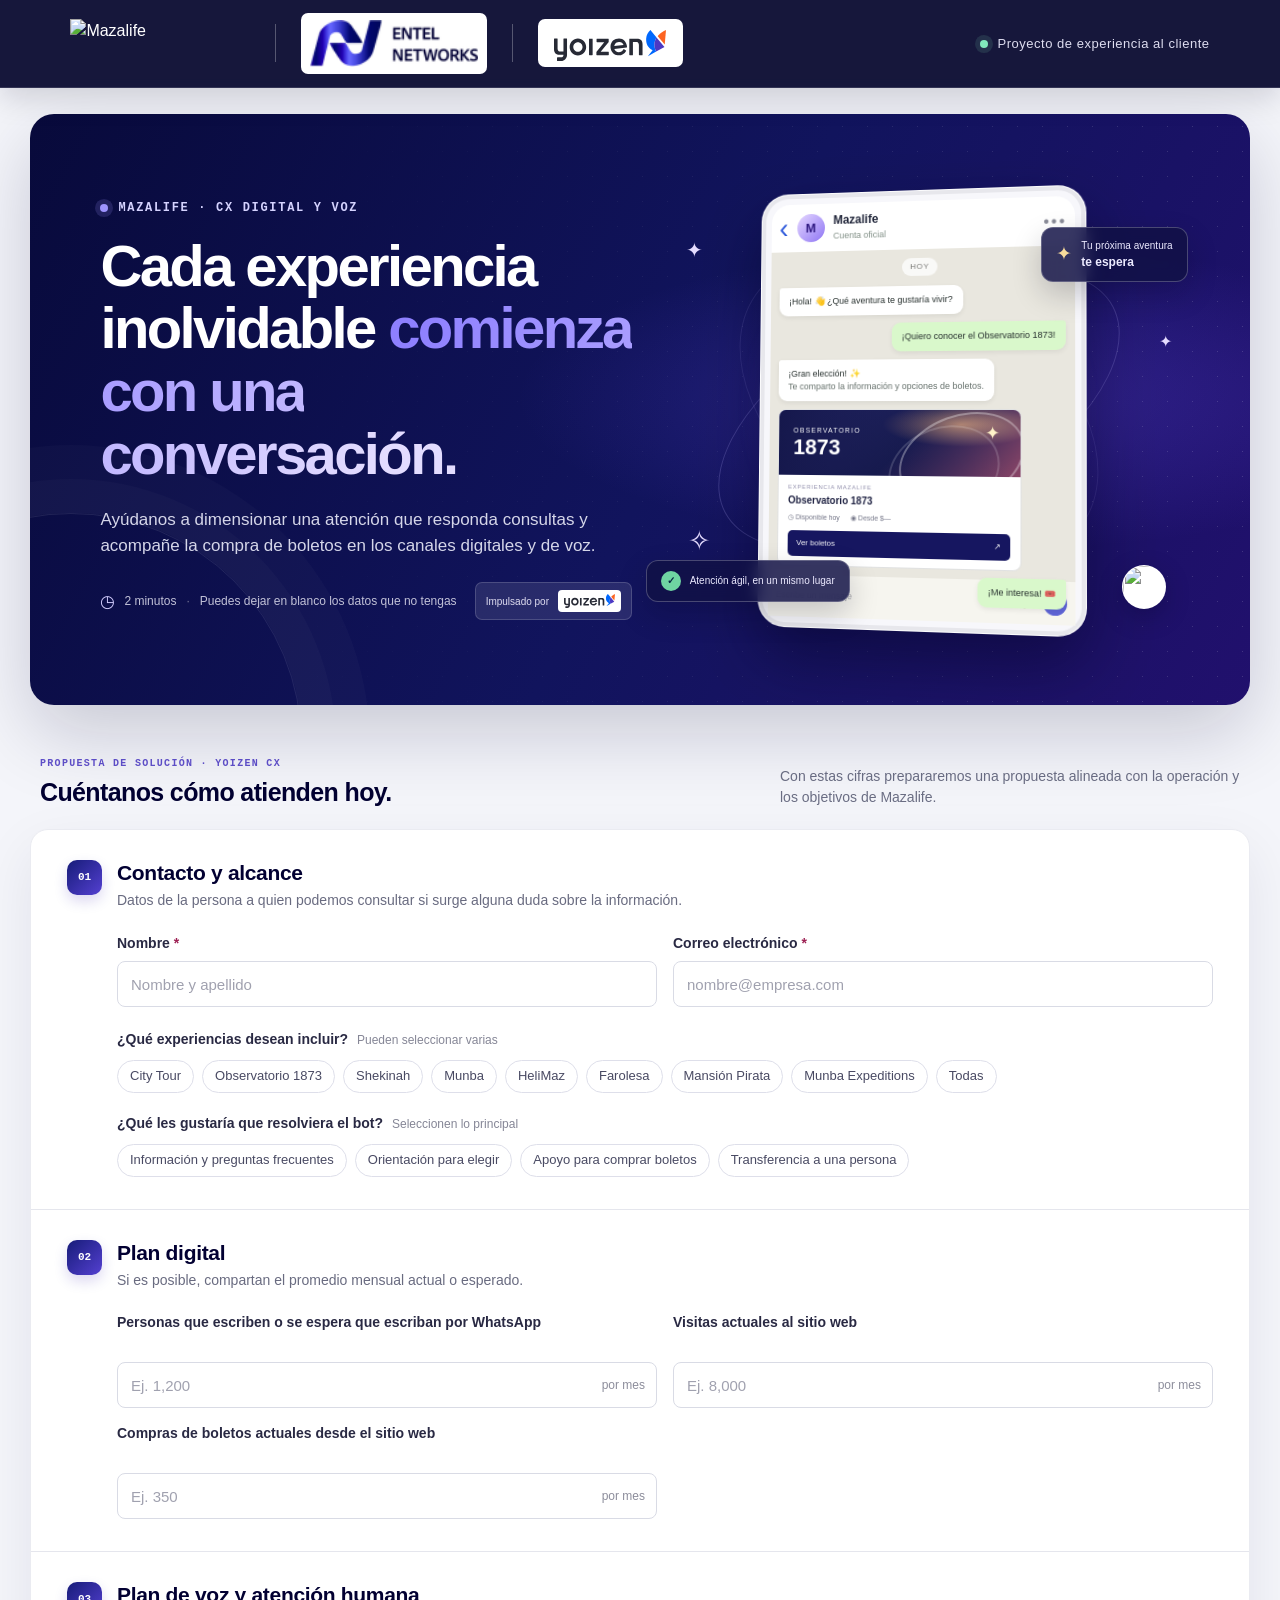
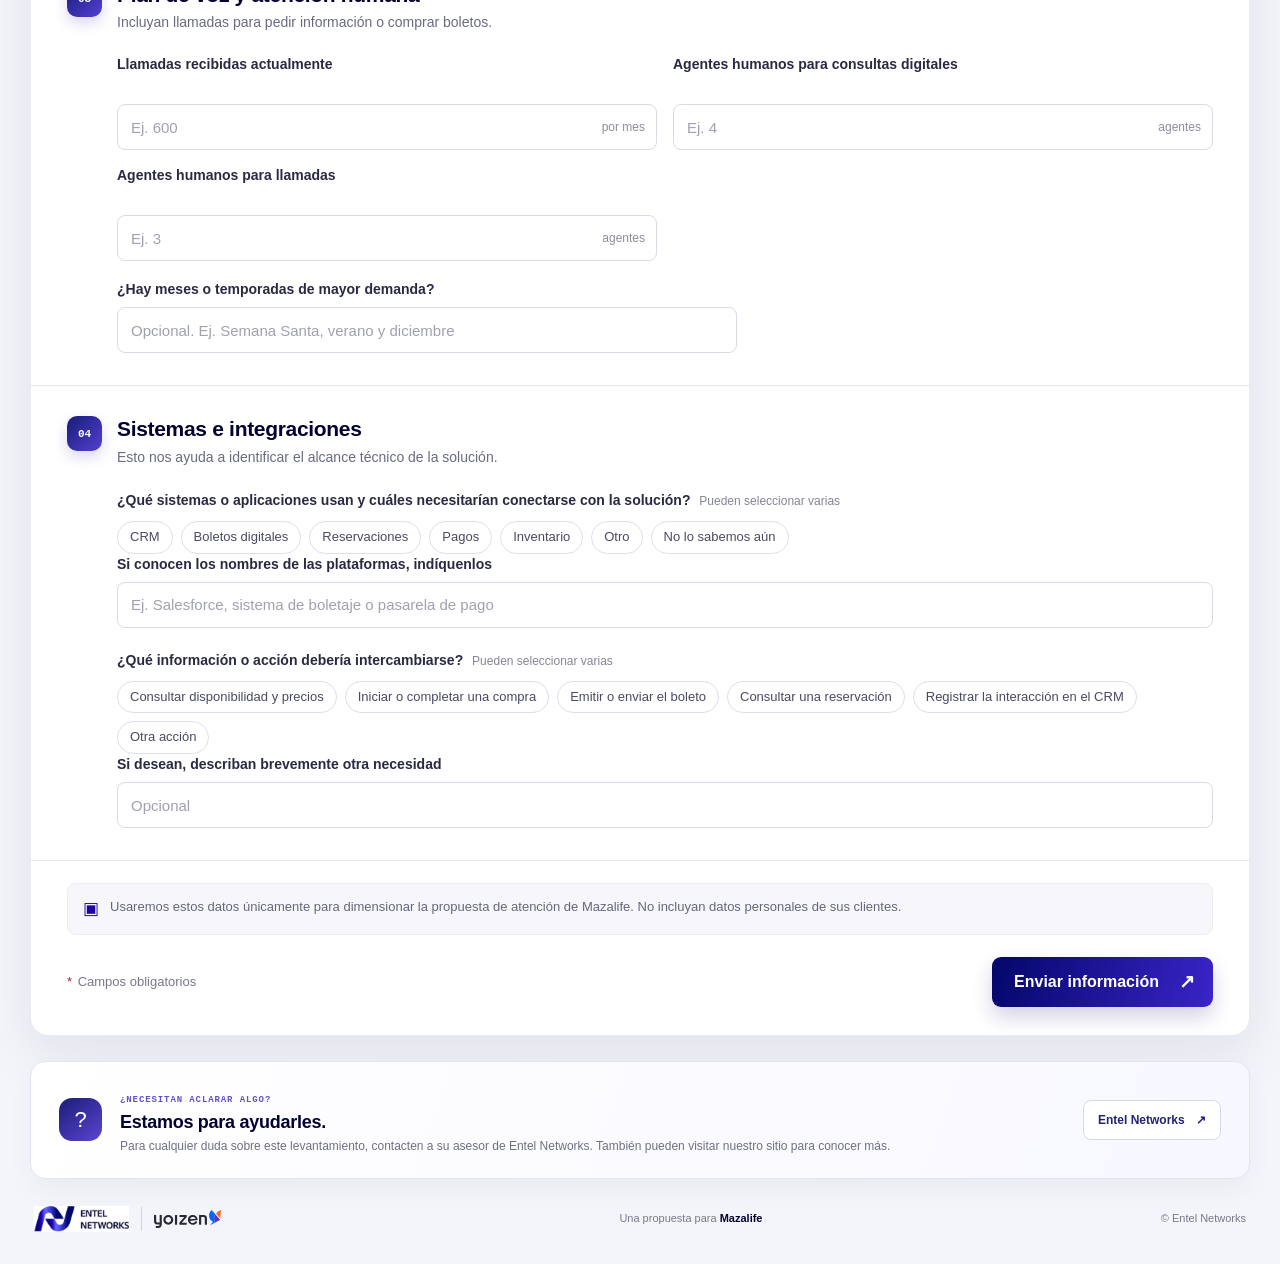
==== commit 28135670: "Add Mazalife integration questions and correct Entel mark" ====
--- a/index.html
+++ b/index.html
@@ -53,7 +53,7 @@
           <div class="chat-compose"><span>Escribe un mensaje</span><i>＋</i><b>➤</b></div>
         </div>
         <div class="scene-badge badge-secure"><span>✓</span> Atención ágil, en un mismo lugar</div>
-        <div class="spin-mark" aria-hidden="true"><img src="assets/entel-networks.png" alt=""></div>
+        <div class="spin-mark" aria-hidden="true"><img src="https://entelcloud.com.mx/entel-link-mark-white.webp" alt=""></div>
         <div class="scene-spark spark-a">✦</div><div class="scene-spark spark-b">✧</div><div class="scene-spark spark-c">✦</div>
       </div>
     </section>
@@ -123,6 +123,38 @@
         <label class="field season-field"><span>¿Hay meses o temporadas de mayor demanda?</span><input name="peak_season" placeholder="Opcional. Ej. Semana Santa, verano y diciembre" maxlength="180"></label>
       </section>
 
+      <section class="form-section integration-section" aria-labelledby="integration-heading">
+        <div class="section-heading">
+          <span class="section-index">04</span>
+          <div><h2 id="integration-heading">Sistemas e integraciones</h2><p>Esto nos ayuda a identificar el alcance técnico de la solución.</p></div>
+        </div>
+        <fieldset class="choice-fieldset integration-fieldset">
+          <legend>¿Qué sistemas o aplicaciones usan y cuáles necesitarían conectarse con la solución? <small>Pueden seleccionar varias</small></legend>
+          <div class="chips">
+            <label class="chip"><input type="checkbox" name="systems_used" value="CRM"><span>CRM</span></label>
+            <label class="chip"><input type="checkbox" name="systems_used" value="Emisión o venta de boletos digitales"><span>Boletos digitales</span></label>
+            <label class="chip"><input type="checkbox" name="systems_used" value="Reservaciones"><span>Reservaciones</span></label>
+            <label class="chip"><input type="checkbox" name="systems_used" value="Pagos"><span>Pagos</span></label>
+            <label class="chip"><input type="checkbox" name="systems_used" value="Inventario"><span>Inventario</span></label>
+            <label class="chip"><input type="checkbox" name="systems_used" value="Otro"><span>Otro</span></label>
+            <label class="chip"><input type="checkbox" name="systems_used" value="No lo sabemos aún"><span>No lo sabemos aún</span></label>
+          </div>
+          <label class="field integration-detail"><span>Si conocen los nombres de las plataformas, indíquenlos</span><input name="systems_other" placeholder="Ej. Salesforce, sistema de boletaje o pasarela de pago" maxlength="300"></label>
+        </fieldset>
+        <fieldset class="choice-fieldset integration-fieldset action-fieldset">
+          <legend>¿Qué información o acción debería intercambiarse? <small>Pueden seleccionar varias</small></legend>
+          <div class="chips">
+            <label class="chip"><input type="checkbox" name="integration_actions" value="Consultar disponibilidad y precios"><span>Consultar disponibilidad y precios</span></label>
+            <label class="chip"><input type="checkbox" name="integration_actions" value="Iniciar o completar una compra"><span>Iniciar o completar una compra</span></label>
+            <label class="chip"><input type="checkbox" name="integration_actions" value="Emitir o enviar el boleto"><span>Emitir o enviar el boleto</span></label>
+            <label class="chip"><input type="checkbox" name="integration_actions" value="Consultar una reservación"><span>Consultar una reservación</span></label>
+            <label class="chip"><input type="checkbox" name="integration_actions" value="Registrar la interacción en el CRM"><span>Registrar la interacción en el CRM</span></label>
+            <label class="chip"><input type="checkbox" name="integration_actions" value="Otra acción"><span>Otra acción</span></label>
+          </div>
+          <label class="field integration-detail"><span>Si desean, describan brevemente otra necesidad</span><input name="integration_details" placeholder="Opcional" maxlength="500"></label>
+        </fieldset>
+      </section>
+
       <div class="privacy-note"><span class="privacy-icon" aria-hidden="true">▣</span><p>Usaremos estos datos únicamente para dimensionar la propuesta de atención de Mazalife. No incluyan datos personales de sus clientes.</p></div>
       <div class="form-actions">
         <p class="required-note"><i>*</i> Campos obligatorios</p>
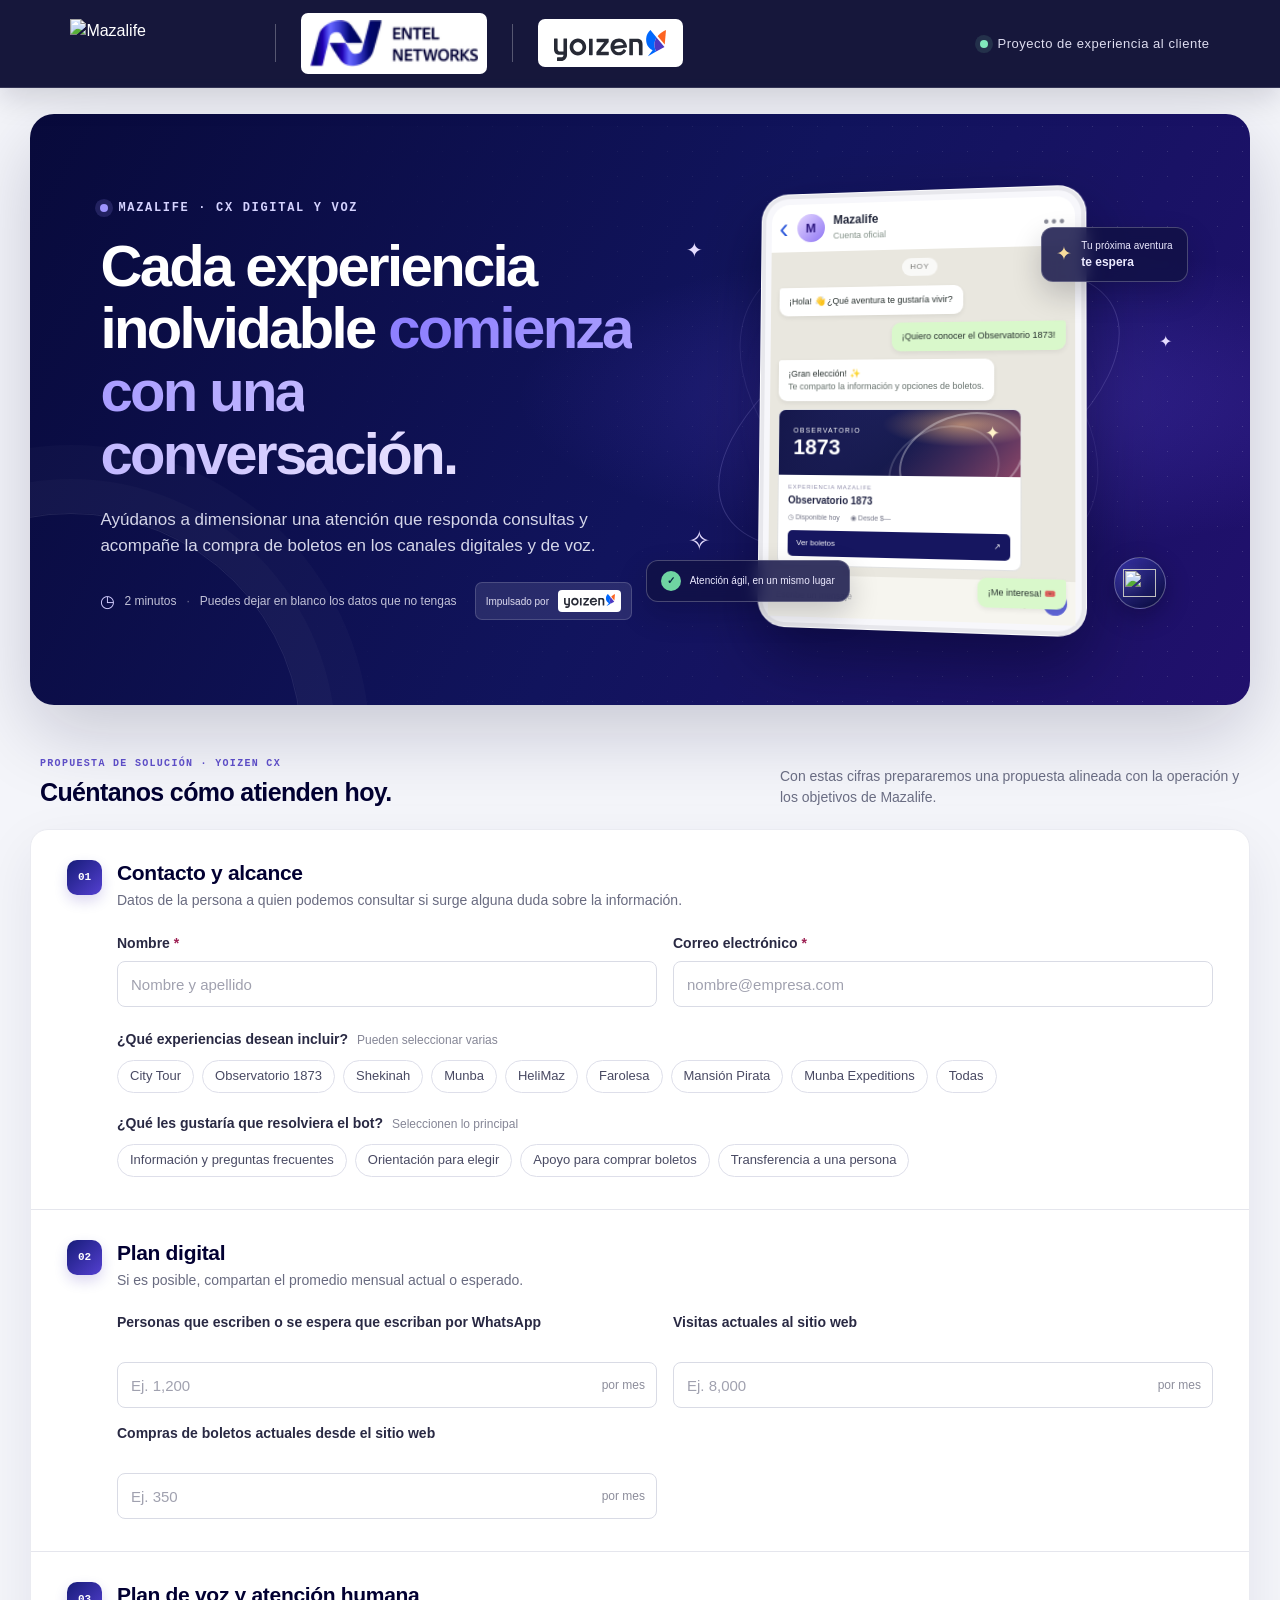
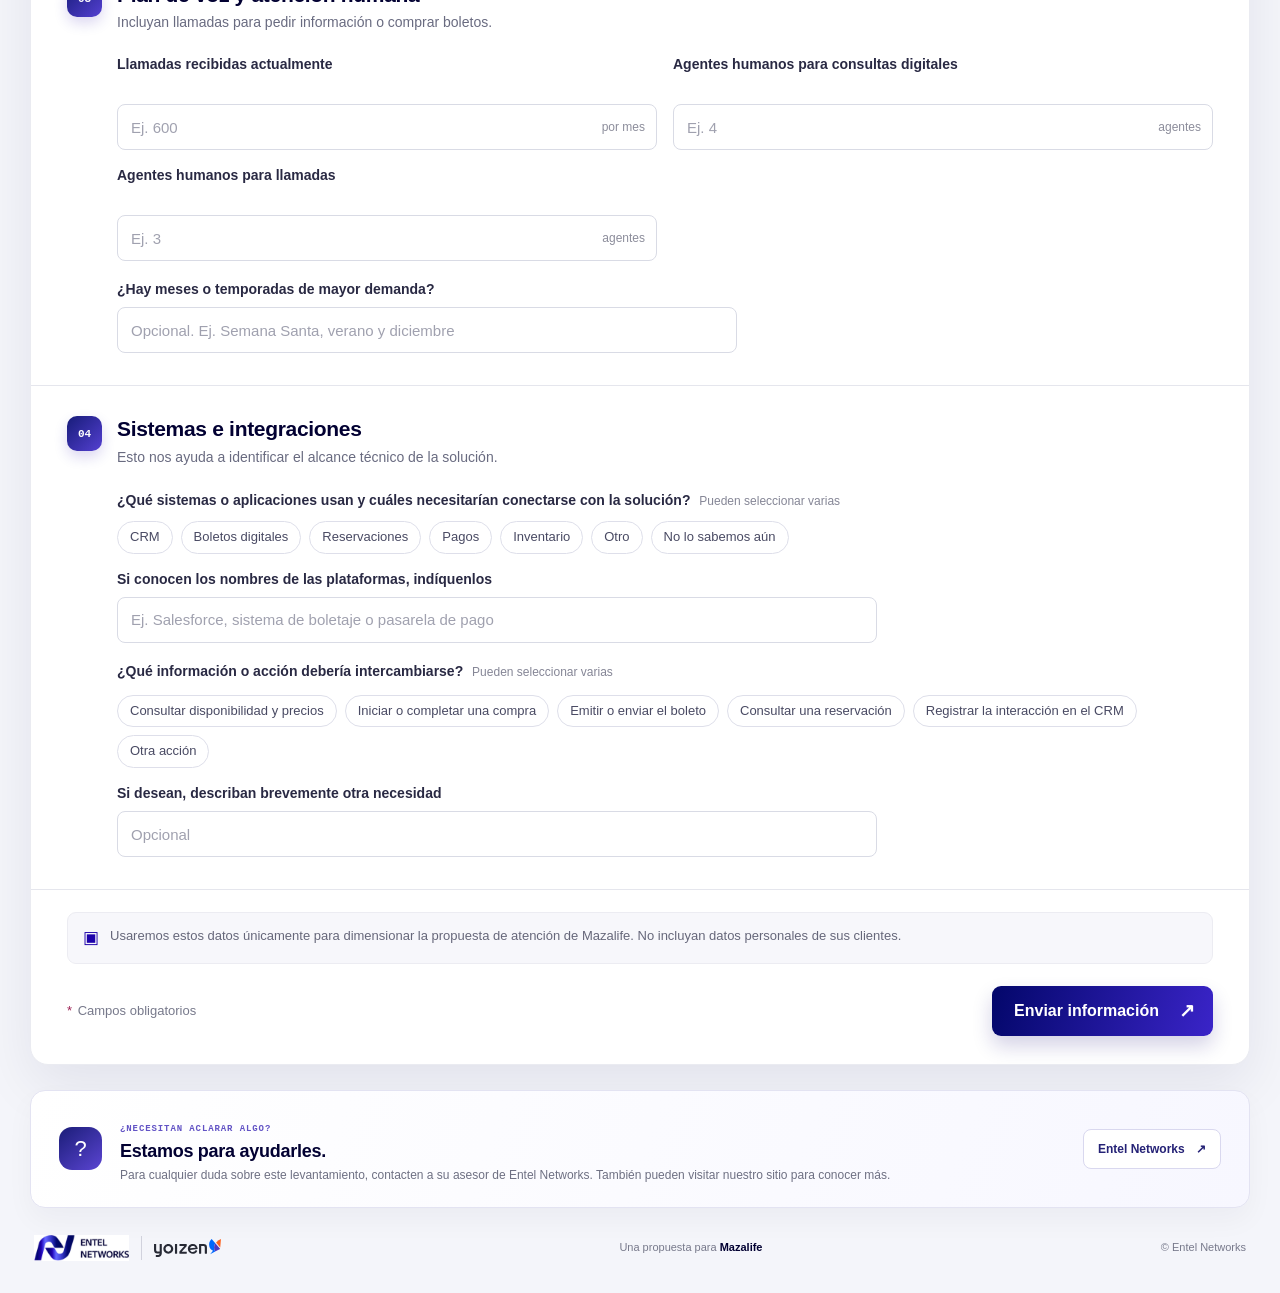
==== commit 3eb94799: "Version stylesheet for Mazalife integration layout" ====
--- a/index.html
+++ b/index.html
@@ -9,7 +9,7 @@
   <link rel="icon" href="assets/entel-networks.png" type="image/png">
   <link rel="preconnect" href="https://mazalife.com.mx">
   <link rel="preconnect" href="https://yoizen.com">
-  <link rel="stylesheet" href="styles.css">
+  <link rel="stylesheet" href="styles.css?v=20261124-3">
   <script src="config.js"></script>
   <script src="app.js" defer></script>
 </head>
--- a/styles.css
+++ b/styles.css
@@ -61,7 +61,7 @@
 .bubble-last { animation-delay: 2.35s; }
 .chat-compose { height: 42px; display: flex; align-items: center; gap: 9px; padding: 0 8px; color: #a1a2a8; background: #f6f5ef; font-size: 9px; }.chat-compose i { margin-left: auto; font-size: 18px; font-style: normal; }.chat-compose b { width: 23px; height: 23px; display: grid; place-items: center; border-radius: 50%; color: #fff; background: #5d63d5; font-size: 10px; }
 .scene-badge { position: absolute; z-index: 4; display: flex; align-items: center; gap: 9px; padding: 10px 14px; border: 1px solid rgba(255,255,255,.23); border-radius: 12px; background: rgba(17,17,70,.84); color: #eceaff; font-size: 10px; box-shadow: 0 12px 30px rgba(1,2,24,.2); backdrop-filter: blur(8px); animation: badge-float 5s ease-in-out infinite; }.badge-attraction { top: 45px; right: -8px; }.badge-icon { color: #f8dc9b; font-size: 19px; }.scene-badge strong { font-size: 12px; }.badge-secure { bottom: 35px; left: -12px; animation-delay: 1s; }.badge-secure span { display: grid; place-items: center; width: 20px; height: 20px; border-radius: 50%; background: #6fd4a2; color: #072844; font-weight: 800; }
-.spin-mark { position: absolute; z-index: 3; bottom: 28px; right: 14px; width: 44px; height: 44px; overflow: hidden; border: 1px solid rgba(255,255,255,.27); border-radius: 50%; background: #fff; box-shadow: 0 8px 24px rgba(5,4,32,.26); animation: spin-horizontal 5s ease-in-out infinite; }.spin-mark img { display: block; width: 160px; height: 44px; max-width: none; object-fit: contain; object-position: left center; }
+.spin-mark { position: absolute; z-index: 3; bottom: 28px; right: 14px; width: 52px; height: 52px; display: grid; place-items: center; border: 1px solid rgba(255,255,255,.3); border-radius: 50%; background: linear-gradient(145deg,#3530a3,#080a3b); box-shadow: 0 8px 24px rgba(5,4,32,.32); animation: spin-horizontal 5s ease-in-out infinite; transform-style: preserve-3d; }.spin-mark img { display: block; width: 33px; height: 28px; object-fit: contain; filter: drop-shadow(0 2px 5px rgba(255,255,255,.14)); }
 .scene-spark { position: absolute; color: #e5dcff; animation: spark-drift 4s ease-in-out infinite; }.spark-a { top: 53px; left: 28px; font-size: 20px; }.spark-b { bottom: 75px; left: 30px; font-size: 27px; animation-delay: 1s; }.spark-c { top: 148px; right: 8px; font-size: 16px; animation-delay: 2s; }
 .form-intro { display: flex; justify-content: space-between; align-items: end; gap: 32px; padding: 17px 10px 21px; }.form-intro-kicker { display: block; color: #6050cc; font-family: var(--utility); font-size: 10px; letter-spacing: .13em; font-weight: 700; }.form-intro h2 { margin: 6px 0 0; color: var(--entel-dark); font-size: 25px; letter-spacing: -.025em; }.form-intro p { max-width: 460px; margin: 0; color: #6b6e84; font-size: 14px; }
 .form-card { background: var(--white); border: 1px solid #eaebf1; border-radius: 18px; box-shadow: 0 20px 55px rgba(16,18,65,.08); overflow: hidden; }
@@ -72,7 +72,7 @@
 .field { display: flex; flex-direction: column; gap: 7px; min-width: 0; }.field > span, .choice-fieldset legend { font-size: 14px; color: #292943; font-weight: 650; }i { font-style: normal; color: #9d2154; }
 input:not([type=checkbox]) { min-width: 0; width: 100%; height: 46px; padding: 0 13px; border: 1px solid #d9dbe5; border-radius: 8px; color: var(--ink); background: #fff; font: inherit; font-size: 15px; outline: none; transition: border-color .15s, box-shadow .15s; }input::placeholder { color: #a0a1af; }input:focus { border-color: #5542d7; box-shadow: 0 0 0 3px rgba(29,2,170,.1); }
 .choice-fieldset { border: 0; padding: 0; margin: 22px 0 0 50px; min-width: 0; }.choice-fieldset legend { padding: 0; margin-bottom: 10px; }.choice-fieldset legend small { color: #858696; font-weight: 400; font-size: 12px; margin-left: 5px; }
-.chips { display: flex; flex-wrap: wrap; gap: 8px; }.chip { position: relative; cursor: pointer; }.chip input { position: absolute; opacity: 0; width: 1px; height: 1px; }.chip span { display: block; padding: 7px 12px; border: 1px solid #dedfea; border-radius: 999px; color: #494a63; font-size: 13px; line-height: 1.3; transition: background .15s, color .15s, border-color .15s; }.chip input:checked + span { color: var(--entel-blue); background: #f0efff; border-color: #8a7de8; }.chip input:focus-visible + span { outline: 3px solid rgba(29,2,170,.2); outline-offset: 2px; }.goals-fieldset { margin-top: 20px; }
+.chips { display: flex; flex-wrap: wrap; gap: 8px; }.chip { position: relative; cursor: pointer; }.chip input { position: absolute; opacity: 0; width: 1px; height: 1px; }.chip span { display: block; padding: 7px 12px; border: 1px solid #dedfea; border-radius: 999px; color: #494a63; font-size: 13px; line-height: 1.3; transition: background .15s, color .15s, border-color .15s; }.chip input:checked + span { color: var(--entel-blue); background: #f0efff; border-color: #8a7de8; }.chip input:focus-visible + span { outline: 3px solid rgba(29,2,170,.2); outline-offset: 2px; }.goals-fieldset { margin-top: 20px; }.integration-fieldset { margin-top: 18px; }.integration-detail { margin: 15px 0 0; max-width: 760px; }.action-fieldset { padding-top: 3px; }
 .metrics-grid { grid-template-columns: repeat(2, minmax(0, 1fr)); margin-left: 50px; }.metric-field > span { min-height: 42px; line-height: 1.35; }.input-unit { display: flex; align-items: center; position: relative; }.input-unit input { padding-right: 75px; appearance: textfield; }.input-unit input::-webkit-inner-spin-button,.input-unit input::-webkit-outer-spin-button { appearance: none; margin: 0; }.input-unit > span { position: absolute; right: 12px; color: #8c8d9b; font-size: 12px; pointer-events: none; }
 .season-field { margin: 18px 0 0 50px; max-width: 620px; }.privacy-note { margin: 22px 36px 0; padding: 13px 15px; background: #f7f7fb; border: 1px solid #ececf2; border-radius: 9px; display: flex; gap: 11px; align-items: flex-start; }.privacy-icon { color: var(--entel-vivid); font-size: 17px; line-height: 1.4; }.privacy-note p { margin: 0; color: #66677a; font-size: 13px; }
 .form-actions { display: flex; justify-content: space-between; align-items: center; gap: 16px; padding: 22px 36px 28px; }.required-note { margin: 0; color: #77798b; font-size: 13px; }.required-note i { margin-right: 2px; }.submit-button { min-height: 50px; padding: 0 18px 0 22px; border: 0; border-radius: 9px; background: linear-gradient(105deg, var(--entel-blue), #3a24c8); color: #fff; font: inherit; font-weight: 700; display: flex; gap: 20px; align-items: center; cursor: pointer; box-shadow: 0 10px 20px rgba(28,17,122,.19); transition: background .15s, transform .15s, box-shadow .15s; }.submit-button:hover { background: var(--entel-vivid); transform: translateY(-2px); box-shadow: 0 13px 24px rgba(28,17,122,.28); }.submit-button:disabled { opacity: .65; cursor: wait; transform: none; }.button-mark { font-size: 19px; }.form-message { display: none; margin: 0 36px 25px; padding: 12px 14px; border-radius: 8px; font-size: 14px; }.form-message.visible { display: block; }.form-message.success { background: #edf8f1; color: #17683b; }.form-message.error { background: #fff0f1; color: #8c1d2c; }.honeypot { position: absolute !important; left: -10000px !important; height: 1px !important; width: 1px !important; }
@@ -89,7 +89,7 @@
 @media (max-width: 720px) {
   html { scroll-padding-top: 84px; }.topbar { height: 76px; padding: 9px 15px; justify-content: center; }.brand-lockup { gap: 9px; }.mazalife-logo { width: 94px; height: 37px; }.brand-divider { height: 29px; }.entel-logo { width: 105px; padding: 5px 6px; border-radius: 5px; }.yoizen-logo-wrap { width: 82px; height: 34px; padding: 8px; border-radius: 5px; }.yoizen-logo { width: 65px; }
   .page-shell { width: min(100% - 28px, 540px); padding: 76px 0 24px; }.hero { min-height: 0; display: flex; flex-direction: column; align-items: stretch; gap: 0; margin: 14px 0 20px; padding: 30px 23px 14px; border-radius: 18px; }.hero-copy { max-width: none; }.eyebrow { font-size: 10px; margin-bottom: 13px; }.hero h1 { font-size: clamp(33px, 9vw, 45px); }.intro-copy { font-size: 14px; margin: 15px 0 16px; }.hero-bottomline { gap: 9px; align-items: flex-start; flex-direction: column; }.intro-meta { align-items: flex-start; font-size: 10px; gap: 6px; flex-wrap: wrap; }.hero-tech { padding: 5px 8px; font-size: 9px; }.hero-tech img { width: 57px; }
-  .hero-scene { min-height: 385px; margin: -3px -13px -6px; }.scene-glow { width: 290px; height: 290px; }.scene-orbit { width: 330px; height: 165px; }.orbit-two { width: 305px; height: 195px; }.chat-device { width: 300px; min-height: 380px; transform: none; animation-name: device-float-mobile; }.chat-content { height: 294px; }.chat-top { height: 45px; }.ticket-photo { height: 59px; }.ticket-details { padding: 6px 8px 7px; }.chat-compose { height: 38px; }.badge-attraction { top: 28px; right: -1px; }.badge-secure { bottom: 22px; left: 0; }.scene-badge { padding: 8px 10px; font-size: 8px; }.scene-badge strong { font-size: 10px; }.spin-mark { right: 4px; bottom: 22px; width: 37px; height: 37px; }.spin-mark img { width: 134px; height: 37px; }
+  .hero-scene { min-height: 385px; margin: -3px -13px -6px; }.scene-glow { width: 290px; height: 290px; }.scene-orbit { width: 330px; height: 165px; }.orbit-two { width: 305px; height: 195px; }.chat-device { width: 300px; min-height: 380px; transform: none; animation-name: device-float-mobile; }.chat-content { height: 294px; }.chat-top { height: 45px; }.ticket-photo { height: 59px; }.ticket-details { padding: 6px 8px 7px; }.chat-compose { height: 38px; }.badge-attraction { top: 28px; right: -1px; }.badge-secure { bottom: 22px; left: 0; }.scene-badge { padding: 8px 10px; font-size: 8px; }.scene-badge strong { font-size: 10px; }.spin-mark { right: 4px; bottom: 22px; width: 42px; height: 42px; }.spin-mark img { width: 27px; height: 23px; }
   .form-intro { display: block; padding: 10px 4px 15px; }.form-intro-kicker { font-size: 9px; }.form-intro h2 { font-size: 22px; }.form-intro p { margin-top: 5px; font-size: 12px; }.form-card { border-radius: 13px; }.form-section { padding: 22px 17px 23px; }.section-heading { gap: 11px; margin-bottom: 18px; }.section-index { width: 31px; height: 31px; flex-basis: 31px; border-radius: 9px; font-size: 10px; }.form-section h2 { font-size: 18px; }.section-heading p { font-size: 12px; }
   .contact-grid,.metrics-grid { grid-template-columns: 1fr; gap: 13px; margin-left: 0; }.contact-grid { margin-top: 4px; }.choice-fieldset,.season-field { margin-left: 0; }.choice-fieldset { margin-top: 19px; }.choice-fieldset legend { line-height: 1.4; }.choice-fieldset legend small { display: block; margin-left: 0; margin-top: 1px; }.chips { gap: 7px; }.chip span { font-size: 11px; padding: 7px 10px; }.metric-field > span { min-height: auto; }.metric-field { gap: 6px; }.input-unit input { height: 44px; }.season-field { margin-top: 15px; }
   .privacy-note { margin: 18px 17px 0; padding: 11px 12px; }.privacy-note p { font-size: 11px; }.form-actions { padding: 17px 17px 21px; align-items: flex-start; flex-direction: column; }.submit-button { width: 100%; justify-content: space-between; }.form-message { margin: 0 17px 19px; }.help-card { align-items: flex-start; flex-wrap: wrap; gap: 12px; padding: 17px; }.help-icon { width: 36px; height: 36px; flex-basis: 36px; }.help-copy { flex-basis: calc(100% - 50px); }.help-copy h2 { font-size: 16px; }.help-copy p { font-size: 11px; }.help-link { margin-left: 48px; }.page-footer { justify-content: center; font-size: 10px; flex-wrap: wrap; gap: 9px 15px; }.footer-brand { flex-basis: 100%; justify-content: center; }
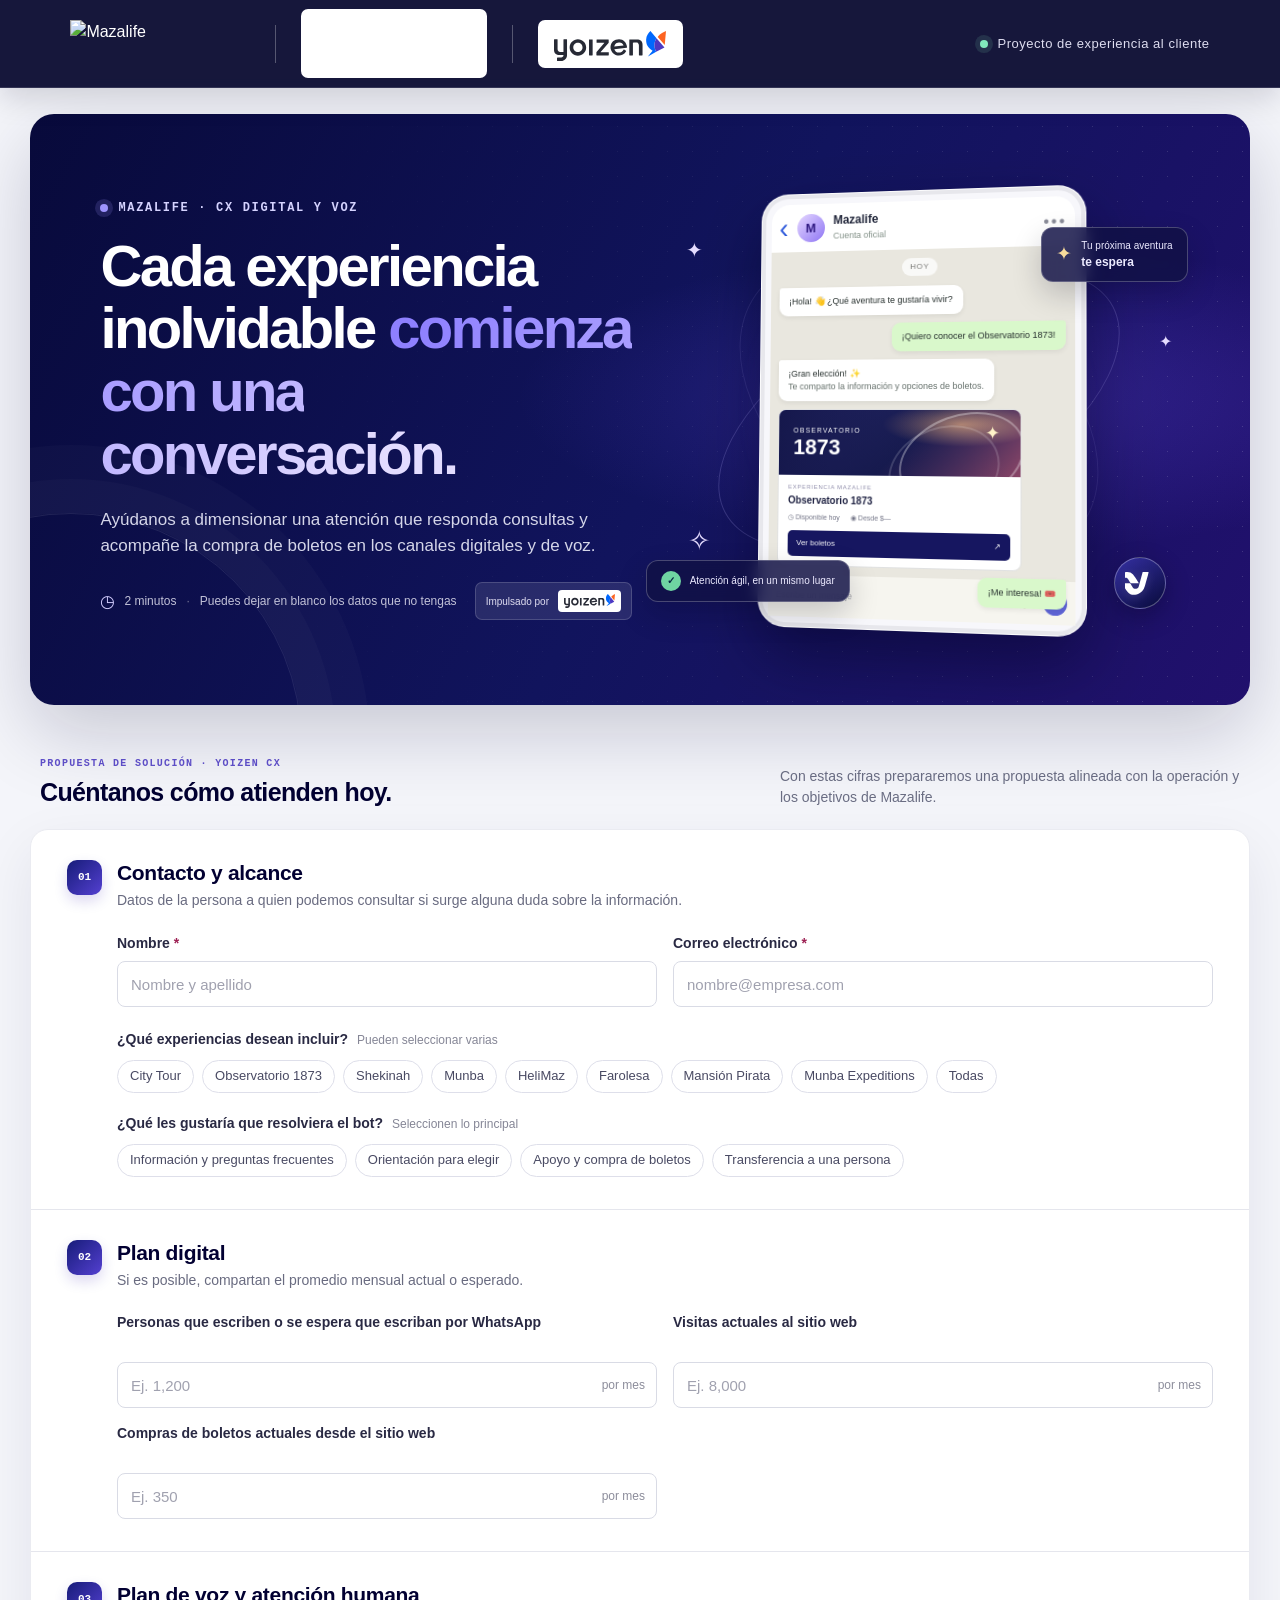
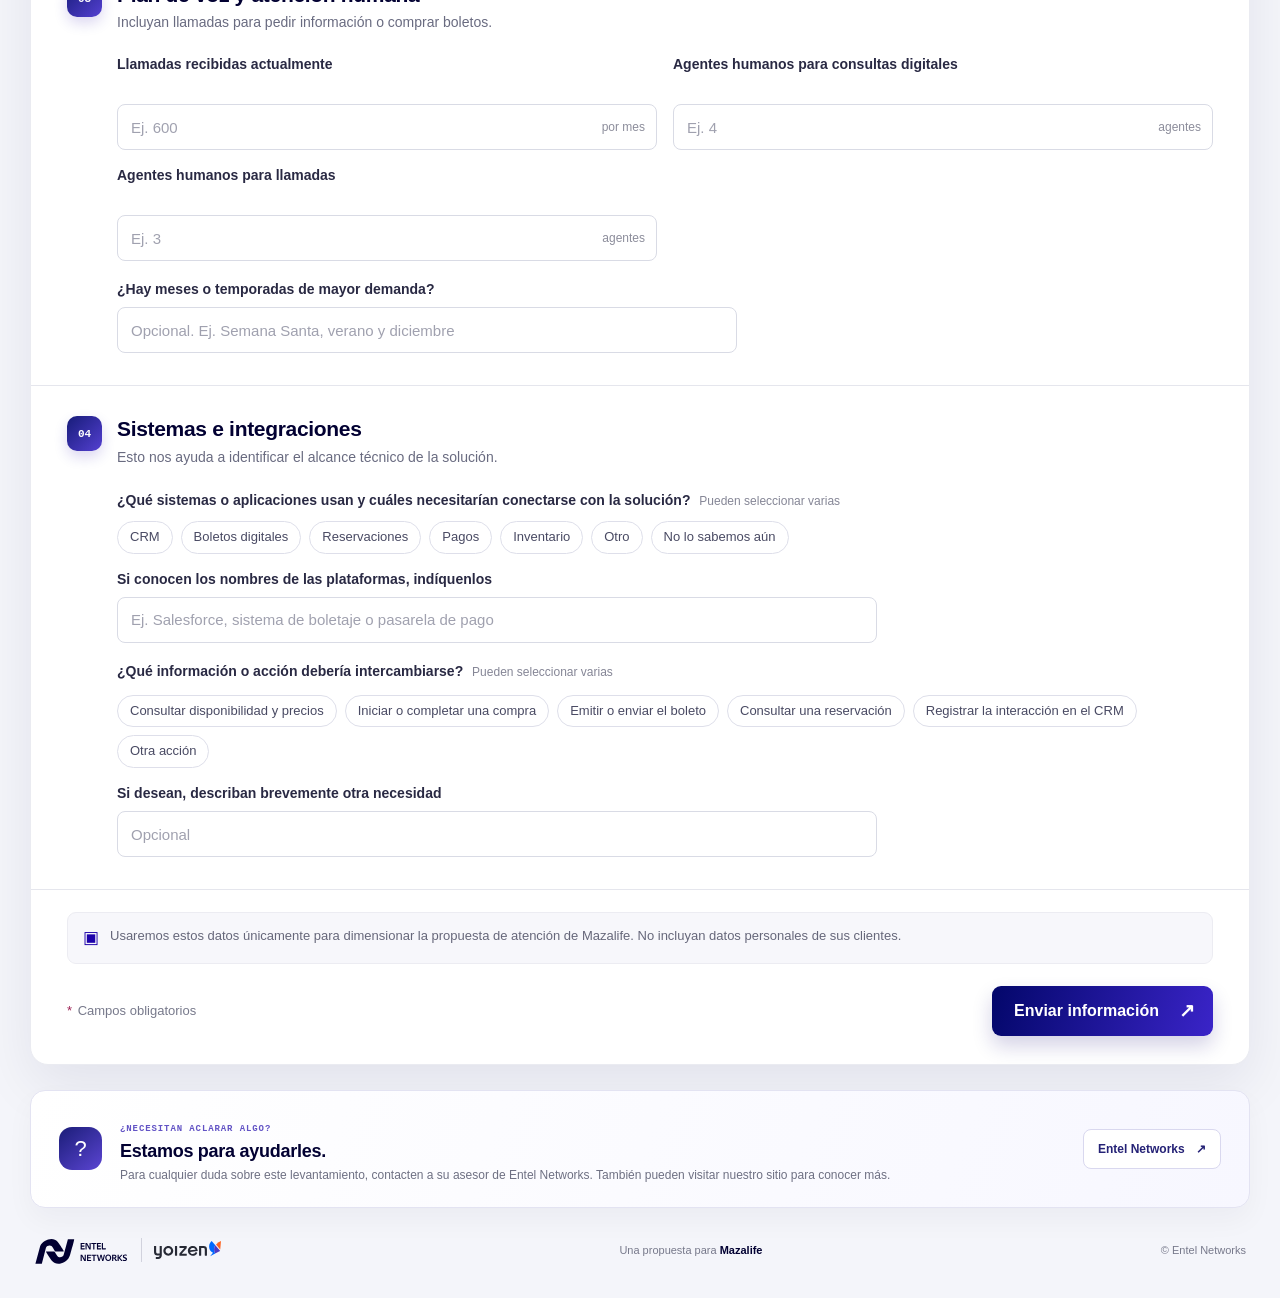
==== commit a8430974: "Use Entel SVG logos and update Mazalife form" ====
--- a/index.html
+++ b/index.html
@@ -9,7 +9,7 @@
   <link rel="icon" href="assets/entel-networks.png" type="image/png">
   <link rel="preconnect" href="https://mazalife.com.mx">
   <link rel="preconnect" href="https://yoizen.com">
-  <link rel="stylesheet" href="styles.css?v=20261124-3">
+  <link rel="stylesheet" href="styles.css?v=20261124-4">
   <script src="config.js"></script>
   <script src="app.js" defer></script>
 </head>
@@ -18,7 +18,7 @@
     <div class="brand-lockup" aria-label="Mazalife, Entel Networks y Yoizen CX">
       <img class="mazalife-logo" src="https://mazalife.com.mx/wp-content/uploads/2024/08/Logo-Mazalife-Blanco-%40300x.png" alt="Mazalife">
       <span class="brand-divider" aria-hidden="true"></span>
-      <img class="entel-logo" src="assets/entel-networks.png" alt="Entel Networks">
+      <img class="entel-logo" src="assets/entel-networks-white.svg" alt="Entel Networks">
       <span class="brand-divider brand-divider-light" aria-hidden="true"></span>
       <span class="yoizen-logo-wrap"><img class="yoizen-logo" src="assets/yoizen.svg" alt="Yoizen CX"></span>
     </div>
@@ -53,7 +53,7 @@
           <div class="chat-compose"><span>Escribe un mensaje</span><i>＋</i><b>➤</b></div>
         </div>
         <div class="scene-badge badge-secure"><span>✓</span> Atención ágil, en un mismo lugar</div>
-        <div class="spin-mark" aria-hidden="true"><img src="https://entelcloud.com.mx/entel-link-mark-white.webp" alt=""></div>
+        <div class="spin-mark" aria-hidden="true"><img src="assets/entel-isotipo-white.svg" alt=""></div>
         <div class="scene-spark spark-a">✦</div><div class="scene-spark spark-b">✧</div><div class="scene-spark spark-c">✦</div>
       </div>
     </section>
@@ -92,7 +92,7 @@
           <div class="chips">
             <label class="chip"><input type="checkbox" name="bot_goals" value="Información y preguntas frecuentes"><span>Información y preguntas frecuentes</span></label>
             <label class="chip"><input type="checkbox" name="bot_goals" value="Orientación para elegir atracciones"><span>Orientación para elegir</span></label>
-            <label class="chip"><input type="checkbox" name="bot_goals" value="Apoyo para comprar boletos"><span>Apoyo para comprar boletos</span></label>
+            <label class="chip"><input type="checkbox" name="bot_goals" value="Apoyo y compra de boletos"><span>Apoyo y compra de boletos</span></label>
             <label class="chip"><input type="checkbox" name="bot_goals" value="Transferencia a una persona"><span>Transferencia a una persona</span></label>
           </div>
         </fieldset>
@@ -171,7 +171,7 @@
     </section>
 
     <footer class="page-footer">
-      <div class="footer-brand"><img src="assets/entel-networks.png" alt="Entel Networks"><span class="footer-separator"></span><img src="assets/yoizen.svg" alt="Yoizen CX"></div>
+      <div class="footer-brand"><img src="assets/entel-networks-blue.svg" alt="Entel Networks"><span class="footer-separator"></span><img src="assets/yoizen.svg" alt="Yoizen CX"></div>
       <span>Una propuesta para <strong>Mazalife</strong></span>
       <span>© Entel Networks</span>
     </footer>
